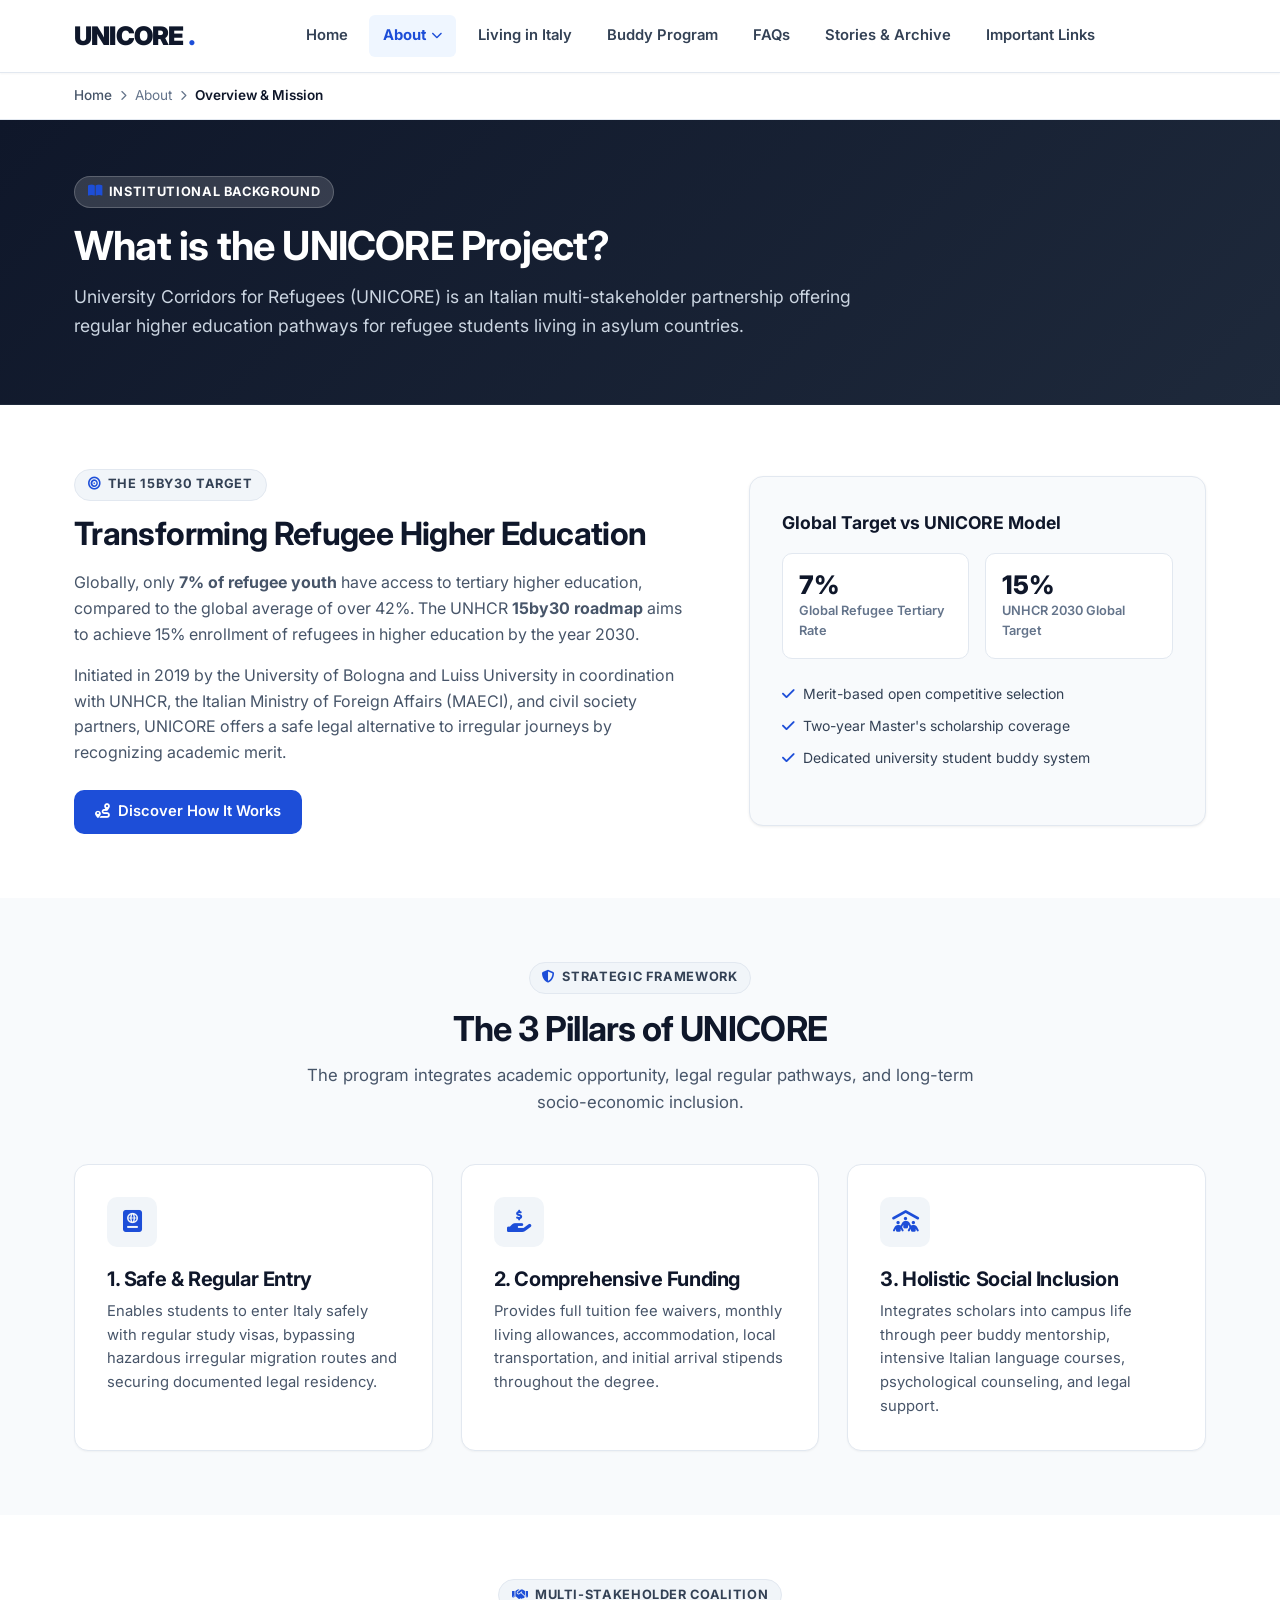
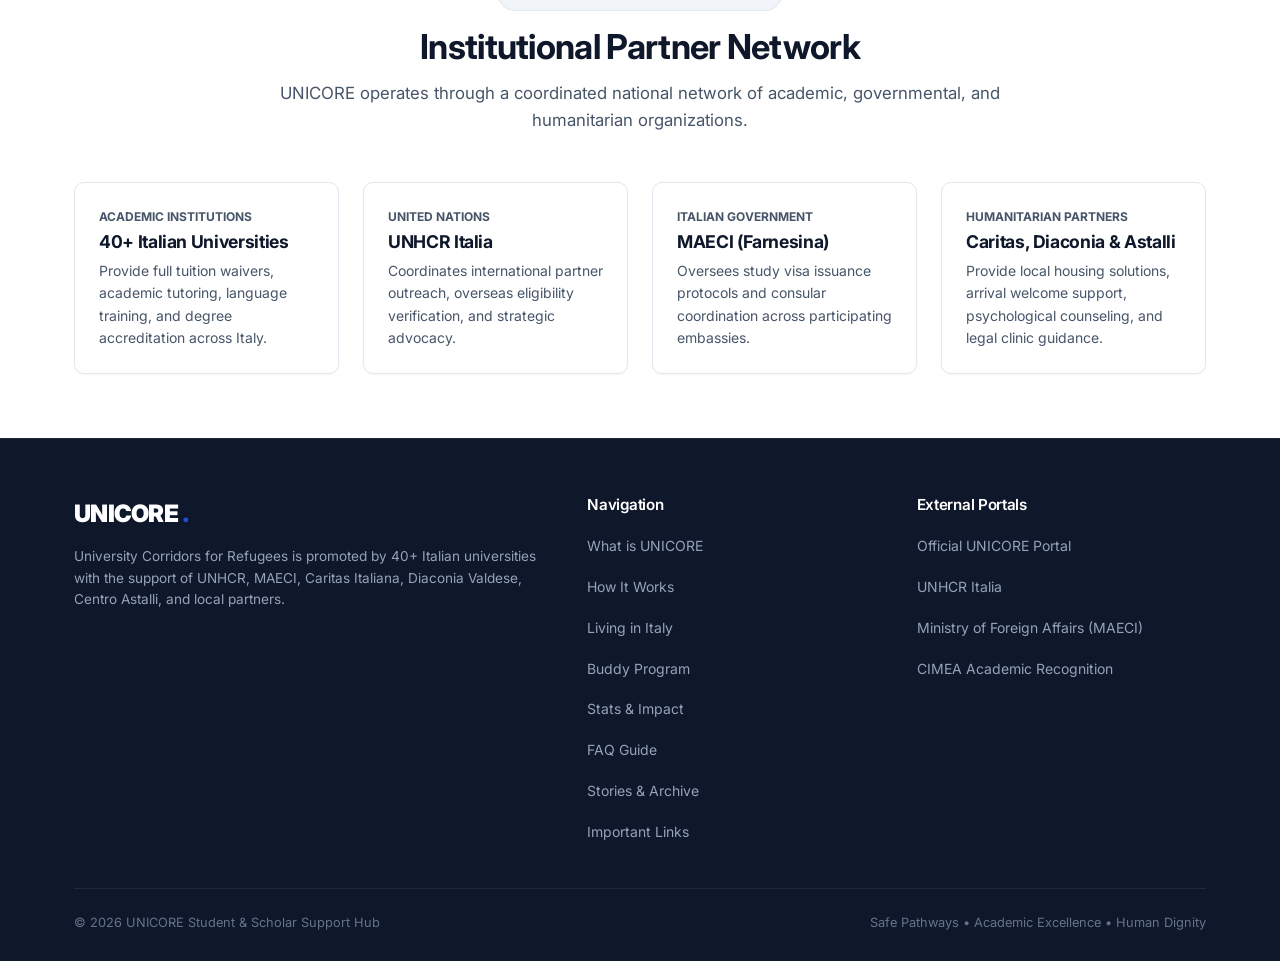
==== about.html @ e959a992 "Created dedicated Living in Italy guide (Kit Giallo steps, Permesso, Carta d'Identita, Italian words" ====
<!DOCTYPE html>
<html lang="en">
<head>
  <meta charset="UTF-8">
  <meta name="viewport" content="width=device-width, initial-scale=1.0">
  <title>What is UNICORE? | Mission, Pillars & Partner Matrix</title>
  
  <!-- Fonts & Icons -->
  <link rel="preconnect" href="https://fonts.googleapis.com">
  <link rel="preconnect" href="https://fonts.gstatic.com" crossorigin>
  <link href="https://fonts.googleapis.com/css2?family=Inter:wght@400;500;600;700;800;900&display=swap" rel="stylesheet">
  <link rel="stylesheet" href="https://cdnjs.cloudflare.com/ajax/libs/font-awesome/6.5.1/css/all.min.css">
  
  <link rel="stylesheet" href="css/styles.css">
</head>
<body>

  <!-- Navbar -->
  <header class="navbar">
    <div class="container">
      <a href="index.html" class="brand" aria-label="UNICORE">
        UNICORE<span class="brand-dot">.</span>
      </a>

      <nav class="nav-menu" id="navMenu" aria-label="Primary Navigation">
        <a href="index.html" class="nav-link">Home</a>
        
        <!-- About Dropdown -->
        <div class="nav-item nav-dropdown">
          <a href="about.html" class="nav-link dropdown-trigger active">
            About <i class="fa-solid fa-chevron-down" style="font-size: 0.7rem;"></i>
          </a>
          <div class="dropdown-menu">
            <a href="about.html" class="dropdown-link active"><i class="fa-solid fa-info-circle"></i> Overview & Mission</a>
            <a href="how-it-works.html" class="dropdown-link"><i class="fa-solid fa-route"></i> How It Works & Academics</a>
            <a href="progress-stats.html" class="dropdown-link"><i class="fa-solid fa-chart-simple"></i> Stats & Impact</a>
          </div>
        </div>

        <a href="living-in-italy.html" class="nav-link">Living in Italy</a>
        <a href="buddy-program.html" class="nav-link">Buddy Program</a>
        <a href="faq.html" class="nav-link">FAQs</a>
        <a href="stories-archive.html" class="nav-link">Stories & Archive</a>
        <a href="important-links.html" class="nav-link">Important Links</a>
      </nav>

      <div class="nav-actions">
        <button class="nav-toggle" id="navToggle" aria-label="Toggle navigation menu" aria-expanded="false">
          <i class="fa-solid fa-bars"></i>
        </button>
      </div>
    </div>
  </header>

  <!-- Breadcrumbs -->
  <div class="breadcrumbs-bar">
    <div class="container">
      <div class="breadcrumbs">
        <a href="index.html">Home</a>
        <i class="fa-solid fa-chevron-right" style="font-size: 0.65rem;"></i>
        <span>About</span>
        <i class="fa-solid fa-chevron-right" style="font-size: 0.65rem;"></i>
        <span class="current">Overview & Mission</span>
      </div>
    </div>
  </div>

  <!-- Page Hero -->
  <section class="page-hero">
    <div class="container">
      <div class="page-hero-content">
        <span class="section-badge" style="background: rgba(255,255,255,0.15); color: #fff; border-color: rgba(255,255,255,0.2);">
          <i class="fa-solid fa-book-open"></i> Institutional Background
        </span>
        <h1>What is the UNICORE Project?</h1>
        <p>
          University Corridors for Refugees (UNICORE) is an Italian multi-stakeholder partnership offering regular higher education pathways for refugee students living in asylum countries.
        </p>
      </div>
    </div>
  </section>

  <!-- Section 1: Origin & UNHCR 15by30 -->
  <section class="section bg-white">
    <div class="container">
      <div class="hero-grid">
        <div>
          <span class="section-badge"><i class="fa-solid fa-bullseye"></i> The 15by30 Target</span>
          <h2 style="font-size: 2rem; margin-bottom: 1rem;">Transforming Refugee Higher Education</h2>
          <p style="font-size: 1rem; color: var(--slate-600); margin-bottom: 1rem;">
            Globally, only <strong>7% of refugee youth</strong> have access to tertiary higher education, compared to the global average of over 42%. The UNHCR <strong>15by30 roadmap</strong> aims to achieve 15% enrollment of refugees in higher education by the year 2030.
          </p>
          <p style="font-size: 1rem; color: var(--slate-600); margin-bottom: 1.5rem;">
            Initiated in 2019 by the University of Bologna and Luiss University in coordination with UNHCR, the Italian Ministry of Foreign Affairs (MAECI), and civil society partners, UNICORE offers a safe legal alternative to irregular journeys by recognizing academic merit.
          </p>
          <a href="how-it-works.html" class="btn btn-primary">
            <i class="fa-solid fa-route"></i> Discover How It Works
          </a>
        </div>

        <div class="hero-card">
          <div class="hero-card-title" style="margin-bottom: 1rem;">Global Target vs UNICORE Model</div>
          <div class="quick-stats-grid">
            <div class="quick-stat-item">
              <div class="quick-stat-number">7%</div>
              <div class="quick-stat-label">Global Refugee Tertiary Rate</div>
            </div>
            <div class="quick-stat-item">
              <div class="quick-stat-number">15%</div>
              <div class="quick-stat-label">UNHCR 2030 Global Target</div>
            </div>
          </div>
          <ul class="hero-feature-list">
            <li><i class="fa-solid fa-check"></i> Merit-based open competitive selection</li>
            <li><i class="fa-solid fa-check"></i> Two-year Master's scholarship coverage</li>
            <li><i class="fa-solid fa-check"></i> Dedicated university student buddy system</li>
          </ul>
        </div>
      </div>
    </div>
  </section>

  <!-- Section 2: The Three Core Pillars -->
  <section class="section bg-light">
    <div class="container">
      <div class="section-header">
        <span class="section-badge"><i class="fa-solid fa-shield-halved"></i> Strategic Framework</span>
        <h2>The 3 Pillars of UNICORE</h2>
        <p>
          The program integrates academic opportunity, legal regular pathways, and long-term socio-economic inclusion.
        </p>
      </div>

      <div class="pillars-grid">
        <div class="pillar-card">
          <div class="pillar-icon"><i class="fa-solid fa-passport"></i></div>
          <h3>1. Safe & Regular Entry</h3>
          <p>
            Enables students to enter Italy safely with regular study visas, bypassing hazardous irregular migration routes and securing documented legal residency.
          </p>
        </div>

        <div class="pillar-card">
          <div class="pillar-icon"><i class="fa-solid fa-hand-holding-dollar"></i></div>
          <h3>2. Comprehensive Funding</h3>
          <p>
            Provides full tuition fee waivers, monthly living allowances, accommodation, local transportation, and initial arrival stipends throughout the degree.
          </p>
        </div>

        <div class="pillar-card">
          <div class="pillar-icon"><i class="fa-solid fa-people-roof"></i></div>
          <h3>3. Holistic Social Inclusion</h3>
          <p>
            Integrates scholars into campus life through peer buddy mentorship, intensive Italian language courses, psychological counseling, and legal support.
          </p>
        </div>
      </div>
    </div>
  </section>

  <!-- Section 3: Partners Matrix -->
  <section class="section bg-white">
    <div class="container">
      <div class="section-header">
        <span class="section-badge"><i class="fa-solid fa-handshake"></i> Multi-Stakeholder Coalition</span>
        <h2>Institutional Partner Network</h2>
        <p>
          UNICORE operates through a coordinated national network of academic, governmental, and humanitarian organizations.
        </p>
      </div>

      <div class="partners-matrix">
        <div class="partner-box">
          <div class="partner-badge">Academic Institutions</div>
          <h4>40+ Italian Universities</h4>
          <p>Provide full tuition waivers, academic tutoring, language training, and degree accreditation across Italy.</p>
        </div>

        <div class="partner-box">
          <div class="partner-badge">United Nations</div>
          <h4>UNHCR Italia</h4>
          <p>Coordinates international partner outreach, overseas eligibility verification, and strategic advocacy.</p>
        </div>

        <div class="partner-box">
          <div class="partner-badge">Italian Government</div>
          <h4>MAECI (Farnesina)</h4>
          <p>Oversees study visa issuance protocols and consular coordination across participating embassies.</p>
        </div>

        <div class="partner-box">
          <div class="partner-badge">Humanitarian Partners</div>
          <h4>Caritas, Diaconia & Astalli</h4>
          <p>Provide local housing solutions, arrival welcome support, psychological counseling, and legal clinic guidance.</p>
        </div>
      </div>
    </div>
  </section>

  <!-- Footer -->
  <footer class="footer">
    <div class="container">
      <div class="footer-grid">
        <div class="footer-brand">
          <div class="brand">UNICORE<span class="brand-dot">.</span></div>
          <p>
            University Corridors for Refugees is promoted by 40+ Italian universities with the support of UNHCR, MAECI, Caritas Italiana, Diaconia Valdese, Centro Astalli, and local partners.
          </p>
        </div>

        <div class="footer-col">
          <h4>Navigation</h4>
          <ul class="footer-links">
            <li><a href="about.html">What is UNICORE</a></li>
            <li><a href="how-it-works.html">How It Works</a></li>
            <li><a href="living-in-italy.html">Living in Italy</a></li>
            <li><a href="buddy-program.html">Buddy Program</a></li>
            <li><a href="progress-stats.html">Stats & Impact</a></li>
            <li><a href="faq.html">FAQ Guide</a></li>
            <li><a href="stories-archive.html">Stories & Archive</a></li>
            <li><a href="important-links.html">Important Links</a></li>
          </ul>
        </div>

        <div class="footer-col">
          <h4>External Portals</h4>
          <ul class="footer-links">
            <li><a href="https://universitycorridors.unhcr.it/" target="_blank" rel="noopener noreferrer">Official UNICORE Portal</a></li>
            <li><a href="https://www.unhcr.it/" target="_blank" rel="noopener noreferrer">UNHCR Italia</a></li>
            <li><a href="https://www.esteri.it/" target="_blank" rel="noopener noreferrer">Ministry of Foreign Affairs (MAECI)</a></li>
            <li><a href="https://www.cimea.it/" target="_blank" rel="noopener noreferrer">CIMEA Academic Recognition</a></li>
          </ul>
        </div>
      </div>

      <div class="footer-bottom">
        <div>&copy; 2026 UNICORE Student & Scholar Support Hub</div>
        <div>Safe Pathways &bull; Academic Excellence &bull; Human Dignity</div>
      </div>
    </div>
  </footer>

  <script src="js/app.js"></script>
</body>
</html>
---- css/styles.css ----
/* ==========================================================================
   UNICORE Scholar & Student Support Platform — Design System & Stylesheet
   Executive, Clean, Modern, Neutral & Mobile-Optimized
   ========================================================================== */

:root {
  /* Clean, Neutral & Executive Color Palette */
  --primary: #1d4ed8;            /* Executive Royal Blue (Single Focused Accent) */
  --primary-hover: #1e40af;
  --primary-light: #eff6ff;
  --primary-border: #bfdbfe;
  
  --slate-900: #0f172a;          /* Deep Headline Slate */
  --slate-800: #1e293b;          /* Dark Surface Slate */
  --slate-700: #334155;          /* Primary Body Text */
  --slate-600: #475569;          /* Secondary Text */
  --slate-500: #64748b;          /* Muted Text & Neutral Icons */
  --slate-400: #94a3b8;          /* Light Slate Accents */
  --slate-300: #cbd5e1;          /* Form Borders */
  --slate-200: #e2e8f0;          /* Clean Component Borders */
  --slate-100: #f1f5f9;          /* Neutral Surface Backgrounds */
  --slate-50: #f8fafc;           /* Light Canvas */
  --white: #ffffff;
  
  /* Neutral Functional Tokens */
  --surface-badge: #f1f5f9;
  --surface-badge-border: #e2e8f0;
  --surface-badge-text: #334155;

  /* Layout & Geometry */
  --radius-sm: 6px;
  --radius-md: 10px;
  --radius-lg: 14px;
  --radius-xl: 20px;
  --radius-full: 9999px;
  
  --shadow-xs: 0 1px 2px 0 rgba(0, 0, 0, 0.04);
  --shadow-sm: 0 1px 3px 0 rgba(0, 0, 0, 0.06), 0 1px 2px -1px rgba(0, 0, 0, 0.04);
  --shadow-md: 0 4px 12px -2px rgba(0, 0, 0, 0.06), 0 2px 6px -2px rgba(0, 0, 0, 0.04);
  --shadow-lg: 0 12px 24px -4px rgba(0, 0, 0, 0.08), 0 4px 8px -2px rgba(0, 0, 0, 0.03);
  --shadow-xl: 0 20px 30px -6px rgba(15, 23, 42, 0.1);
  
  --transition: all 0.2s cubic-bezier(0.4, 0, 0.2, 1);
  --font-main: 'Inter', -apple-system, BlinkMacSystemFont, 'Segoe UI', Roboto, Helvetica, Arial, sans-serif;
}

/* Global Reset */
* {
  box-sizing: border-box;
  margin: 0;
  padding: 0;
}

html {
  scroll-behavior: smooth;
  font-size: 16px;
  -webkit-text-size-adjust: 100%;
}

body {
  font-family: var(--font-main);
  color: var(--slate-700);
  background-color: var(--slate-50);
  line-height: 1.6;
  -webkit-font-smoothing: antialiased;
  -moz-osx-font-smoothing: grayscale;
  display: flex;
  flex-direction: column;
  min-height: 100vh;
  overflow-x: hidden;
}

img {
  max-width: 100%;
  height: auto;
  display: block;
}

a {
  color: var(--primary);
  text-decoration: none;
  transition: var(--transition);
}

a:hover {
  color: var(--primary-hover);
}

ul {
  list-style: none;
}

/* Layout Container (Desktop & Mobile Optimized) */
.container {
  max-width: 1180px;
  margin: 0 auto;
  padding: 0 1.5rem;
  width: 100%;
}

/* Typography */
h1, h2, h3, h4, h5, h6 {
  color: var(--slate-900);
  font-weight: 700;
  line-height: 1.25;
  letter-spacing: -0.02em;
}

/* Clean Neutral Section Badges (No Rainbow Clutter) */
.section-badge {
  display: inline-flex;
  align-items: center;
  gap: 0.4rem;
  font-size: 0.8rem;
  font-weight: 700;
  text-transform: uppercase;
  letter-spacing: 0.05em;
  color: var(--slate-700);
  background-color: var(--surface-badge);
  border: 1px solid var(--surface-badge-border);
  padding: 0.3rem 0.8rem;
  border-radius: var(--radius-full);
  margin-bottom: 0.85rem;
}

.section-badge i {
  color: var(--primary);
}

.section-header {
  text-align: center;
  max-width: 720px;
  margin: 0 auto 3rem auto;
}

.section-header h2 {
  font-size: 2.15rem;
  margin-bottom: 0.75rem;
}

.section-header p {
  font-size: 1.05rem;
  color: var(--slate-600);
}

/* Breadcrumbs Bar */
.breadcrumbs-bar {
  background-color: var(--white);
  border-bottom: 1px solid var(--slate-200);
  padding: 0.75rem 0;
  font-size: 0.85rem;
}

.breadcrumbs {
  display: flex;
  align-items: center;
  gap: 0.5rem;
  color: var(--slate-500);
  flex-wrap: wrap;
}

.breadcrumbs a {
  color: var(--slate-600);
  font-weight: 500;
}

.breadcrumbs a:hover {
  color: var(--primary);
}

.breadcrumbs .current {
  color: var(--slate-900);
  font-weight: 600;
}

/* Buttons (Touch-Friendly & Accessible) */
.btn {
  display: inline-flex;
  align-items: center;
  justify-content: center;
  gap: 0.5rem;
  font-size: 0.925rem;
  font-weight: 600;
  padding: 0.65rem 1.25rem;
  min-height: 44px; /* Mobile accessibility standard */
  border-radius: var(--radius-md);
  border: 1px solid transparent;
  cursor: pointer;
  transition: var(--transition);
  text-align: center;
  line-height: 1.4;
  touch-action: manipulation;
}

.btn-primary {
  background-color: var(--primary);
  color: var(--white);
}

.btn-primary:hover {
  background-color: var(--primary-hover);
  color: var(--white);
  box-shadow: var(--shadow-sm);
  transform: translateY(-1px);
}

.btn-secondary {
  background-color: var(--slate-100);
  color: var(--slate-800);
  border-color: var(--slate-300);
}

.btn-secondary:hover {
  background-color: var(--slate-200);
  color: var(--slate-900);
}

.btn-outline {
  border-color: var(--slate-300);
  color: var(--slate-700);
  background: var(--white);
}

.btn-outline:hover {
  border-color: var(--primary);
  color: var(--primary);
  background: var(--primary-light);
}

.btn-sm {
  padding: 0.45rem 0.9rem;
  font-size: 0.85rem;
  min-height: 38px;
}

/* Navbar */
.navbar {
  position: sticky;
  top: 0;
  z-index: 1000;
  background-color: var(--white);
  border-bottom: 1px solid var(--slate-200);
  box-shadow: var(--shadow-xs);
}

.navbar .container {
  display: flex;
  align-items: center;
  justify-content: space-between;
  height: 4.5rem;
}

/* Clean Text Brand */
.brand {
  display: flex;
  align-items: center;
  gap: 0.25rem;
  font-size: 1.6rem;
  font-weight: 900;
  letter-spacing: -0.03em;
  color: var(--slate-900);
  text-decoration: none;
}

.brand-dot {
  color: var(--primary);
}

/* Desktop Navigation Menu */
.nav-menu {
  display: flex;
  align-items: center;
  gap: 0.5rem;
}

.nav-item {
  position: relative;
}

.nav-link {
  display: inline-flex;
  align-items: center;
  gap: 0.35rem;
  color: var(--slate-700);
  font-weight: 600;
  font-size: 0.925rem;
  padding: 0.55rem 0.85rem;
  border-radius: var(--radius-sm);
  transition: var(--transition);
  min-height: 40px;
}

.nav-link:hover {
  color: var(--primary);
  background-color: var(--slate-100);
}

.nav-link.active {
  color: var(--primary);
  background-color: var(--primary-light);
  font-weight: 700;
}

/* Dropdown Menu */
.nav-dropdown {
  position: relative;
}

.dropdown-menu {
  position: absolute;
  top: 100%;
  left: 0;
  width: 220px;
  background-color: var(--white);
  border: 1px solid var(--slate-200);
  border-radius: var(--radius-md);
  box-shadow: var(--shadow-lg);
  padding: 0.5rem;
  display: none;
  flex-direction: column;
  gap: 0.25rem;
  z-index: 1010;
  animation: dropdownFade 0.15s ease-out forwards;
}

@keyframes dropdownFade {
  from { opacity: 0; transform: translateY(6px); }
  to { opacity: 1; transform: translateY(0); }
}

.nav-dropdown:hover .dropdown-menu,
.nav-dropdown:focus-within .dropdown-menu {
  display: flex;
}

.dropdown-link {
  display: flex;
  align-items: center;
  gap: 0.6rem;
  padding: 0.6rem 0.75rem;
  font-size: 0.875rem;
  font-weight: 500;
  color: var(--slate-700);
  border-radius: var(--radius-sm);
  transition: var(--transition);
  min-height: 40px;
}

.dropdown-link i {
  color: var(--slate-400);
  width: 16px;
  font-size: 0.85rem;
}

.dropdown-link:hover {
  background-color: var(--primary-light);
  color: var(--primary);
}

.dropdown-link:hover i {
  color: var(--primary);
}

.dropdown-link.active {
  background-color: var(--primary-light);
  color: var(--primary);
  font-weight: 700;
}

/* Nav Actions & Mobile Toggle */
.nav-actions {
  display: flex;
  align-items: center;
  gap: 0.75rem;
}

.nav-toggle {
  display: none;
  background: none;
  border: 1px solid var(--slate-300);
  border-radius: var(--radius-sm);
  padding: 0.5rem 0.75rem;
  min-width: 44px;
  min-height: 44px;
  font-size: 1.25rem;
  color: var(--slate-800);
  cursor: pointer;
  touch-action: manipulation;
}

.nav-toggle:focus {
  outline: 2px solid var(--primary);
}

/* Page Hero Banner */
.page-hero {
  background: linear-gradient(135deg, #0f172a 0%, #1e293b 100%);
  color: var(--white);
  padding: 3.5rem 0 4rem 0;
  border-bottom: 1px solid var(--slate-800);
}

.page-hero-content {
  max-width: 780px;
}

.page-hero-content h1 {
  font-size: 2.5rem;
  color: var(--white);
  margin-bottom: 0.75rem;
  letter-spacing: -0.02em;
}

.page-hero-content p {
  font-size: 1.1rem;
  color: #cbd5e1;
  line-height: 1.6;
}

/* Home Hero Section */
.home-hero {
  background-color: var(--white);
  padding: 4.5rem 0;
  border-bottom: 1px solid var(--slate-200);
}

.hero-grid {
  display: grid;
  grid-template-columns: 1.15fr 0.85fr;
  gap: 3.5rem;
  align-items: center;
}

.hero-content h1 {
  font-size: 2.75rem;
  color: var(--slate-900);
  line-height: 1.15;
  margin-bottom: 1.25rem;
}

.hero-content h1 span {
  color: var(--primary);
}

.hero-content p {
  font-size: 1.15rem;
  color: var(--slate-600);
  margin-bottom: 2rem;
  max-width: 580px;
}

.hero-cta-group {
  display: flex;
  align-items: center;
  gap: 1rem;
  flex-wrap: wrap;
}

/* Hero Info Card */
.hero-card {
  background-color: var(--slate-50);
  border: 1px solid var(--slate-200);
  border-radius: var(--radius-lg);
  padding: 2rem;
  box-shadow: var(--shadow-sm);
}

.hero-card-header {
  display: flex;
  align-items: center;
  justify-content: space-between;
  margin-bottom: 1.25rem;
  padding-bottom: 1rem;
  border-bottom: 1px solid var(--slate-200);
}

.hero-card-title {
  font-size: 1.1rem;
  font-weight: 700;
  color: var(--slate-900);
}

.quick-stats-grid {
  display: grid;
  grid-template-columns: repeat(2, 1fr);
  gap: 1rem;
  margin-bottom: 1.5rem;
}

.quick-stat-item {
  background-color: var(--white);
  padding: 1rem;
  border-radius: var(--radius-md);
  border: 1px solid var(--slate-200);
}

.quick-stat-number {
  font-size: 1.6rem;
  font-weight: 800;
  color: var(--slate-900);
  line-height: 1.2;
}

.quick-stat-label {
  font-size: 0.8rem;
  color: var(--slate-500);
  font-weight: 600;
}

.hero-feature-list {
  display: flex;
  flex-direction: column;
  gap: 0.6rem;
  font-size: 0.875rem;
  color: var(--slate-700);
  margin-bottom: 1.5rem;
}

.hero-feature-list li {
  display: flex;
  align-items: center;
  gap: 0.5rem;
}

.hero-feature-list i {
  color: var(--primary);
  font-size: 0.9rem;
}

/* Section Layouts */
.section {
  padding: 4rem 0;
}

.bg-white {
  background-color: var(--white);
}

.bg-light {
  background-color: var(--slate-50);
}

/* Portal Hub Gateway Cards (Home) */
.portal-grid {
  display: grid;
  grid-template-columns: repeat(auto-fit, minmax(320px, 1fr));
  gap: 1.5rem;
}

.portal-card {
  background-color: var(--white);
  border: 1px solid var(--slate-200);
  border-radius: var(--radius-lg);
  padding: 2rem;
  box-shadow: var(--shadow-xs);
  display: flex;
  flex-direction: column;
  transition: var(--transition);
}

.portal-card:hover {
  transform: translateY(-3px);
  border-color: var(--primary-border);
  box-shadow: var(--shadow-md);
}

.portal-card-icon {
  width: 46px;
  height: 46px;
  border-radius: var(--radius-md);
  background-color: var(--slate-100);
  color: var(--primary);
  display: flex;
  align-items: center;
  justify-content: center;
  font-size: 1.25rem;
  margin-bottom: 1.25rem;
}

.portal-card h3 {
  font-size: 1.2rem;
  margin-bottom: 0.5rem;
}

.portal-card p {
  font-size: 0.925rem;
  color: var(--slate-600);
  margin-bottom: 1.5rem;
  flex-grow: 1;
}

.portal-card-link {
  font-size: 0.9rem;
  font-weight: 700;
  color: var(--primary);
  display: inline-flex;
  align-items: center;
  gap: 0.4rem;
  margin-top: auto;
}

/* Stats Dashboard */
.stats-dashboard {
  display: grid;
  grid-template-columns: repeat(auto-fit, minmax(240px, 1fr));
  gap: 1.5rem;
  margin-bottom: 3rem;
}

.stat-card-lg {
  background-color: var(--white);
  border: 1px solid var(--slate-200);
  border-radius: var(--radius-lg);
  padding: 2rem;
  text-align: center;
  box-shadow: var(--shadow-xs);
  transition: var(--transition);
}

.stat-card-lg:hover {
  border-color: var(--primary-border);
  box-shadow: var(--shadow-sm);
}

.stat-card-icon {
  font-size: 1.75rem;
  color: var(--slate-700);
  margin-bottom: 0.75rem;
}

.stat-card-number {
  font-size: 2.5rem;
  font-weight: 800;
  color: var(--slate-900);
  line-height: 1;
  margin-bottom: 0.35rem;
}

.stat-card-title {
  font-size: 1rem;
  font-weight: 700;
  color: var(--slate-800);
  margin-bottom: 0.25rem;
}

.stat-card-desc {
  font-size: 0.85rem;
  color: var(--slate-500);
}

/* Clean Milestone Table */
.milestones-table-wrapper {
  background-color: var(--white);
  border-radius: var(--radius-lg);
  border: 1px solid var(--slate-200);
  overflow-x: auto;
  -webkit-overflow-scrolling: touch;
  box-shadow: var(--shadow-xs);
  width: 100%;
}

.milestones-table {
  width: 100%;
  border-collapse: collapse;
  text-align: left;
  font-size: 0.925rem;
  min-width: 620px;
}

.milestones-table th {
  background-color: var(--slate-100);
  color: var(--slate-900);
  font-weight: 700;
  padding: 1rem 1.25rem;
  border-bottom: 1px solid var(--slate-200);
}

.milestones-table td {
  padding: 1rem 1.25rem;
  border-bottom: 1px solid var(--slate-200);
  color: var(--slate-700);
}

.milestones-table tr:last-child td {
  border-bottom: none;
}

.milestones-table tr:hover td {
  background-color: var(--slate-50);
}

.milestones-table .active-edition {
  background-color: var(--slate-100);
  font-weight: 600;
}

/* Pillar Cards (About Page) */
.pillars-grid {
  display: grid;
  grid-template-columns: repeat(auto-fit, minmax(300px, 1fr));
  gap: 1.75rem;
}

.pillar-card {
  background-color: var(--white);
  border-radius: var(--radius-lg);
  border: 1px solid var(--slate-200);
  padding: 2rem;
  box-shadow: var(--shadow-xs);
  transition: var(--transition);
}

.pillar-card:hover {
  transform: translateY(-3px);
  border-color: var(--primary-border);
  box-shadow: var(--shadow-md);
}

.pillar-icon {
  width: 50px;
  height: 50px;
  border-radius: var(--radius-md);
  background-color: var(--slate-100);
  color: var(--primary);
  display: flex;
  align-items: center;
  justify-content: center;
  font-size: 1.35rem;
  margin-bottom: 1.25rem;
}

.pillar-card h3 {
  font-size: 1.25rem;
  margin-bottom: 0.5rem;
}

.pillar-card p {
  font-size: 0.925rem;
  color: var(--slate-600);
}

/* Partners Matrix */
.partners-matrix {
  display: grid;
  grid-template-columns: repeat(auto-fit, minmax(240px, 1fr));
  gap: 1.5rem;
}

.partner-box {
  background-color: var(--white);
  border: 1px solid var(--slate-200);
  border-radius: var(--radius-md);
  padding: 1.5rem;
  box-shadow: var(--shadow-xs);
}

.partner-badge {
  font-size: 0.75rem;
  font-weight: 700;
  text-transform: uppercase;
  color: var(--slate-600);
  margin-bottom: 0.35rem;
}

.partner-box h4 {
  font-size: 1.1rem;
  margin-bottom: 0.4rem;
}

.partner-box p {
  font-size: 0.875rem;
  color: var(--slate-600);
}

/* How It Works Journey Timeline */
.journey-timeline {
  position: relative;
  max-width: 860px;
  margin: 0 auto;
}

.journey-timeline::before {
  content: '';
  position: absolute;
  top: 0;
  bottom: 0;
  left: 28px;
  width: 2px;
  background-color: var(--slate-200);
  z-index: 1;
}

.journey-step {
  position: relative;
  display: flex;
  gap: 1.75rem;
  margin-bottom: 2.5rem;
}

.step-marker {
  width: 56px;
  height: 56px;
  background-color: var(--white);
  border: 3px solid var(--slate-800);
  color: var(--slate-900);
  border-radius: 50%;
  display: flex;
  align-items: center;
  justify-content: center;
  font-weight: 800;
  font-size: 1.25rem;
  z-index: 2;
  flex-shrink: 0;
  box-shadow: var(--shadow-sm);
  transition: var(--transition);
}

.journey-step:hover .step-marker {
  background-color: var(--slate-900);
  color: var(--white);
}

.step-card {
  background-color: var(--white);
  border: 1px solid var(--slate-200);
  border-radius: var(--radius-lg);
  padding: 1.75rem;
  flex: 1;
  box-shadow: var(--shadow-xs);
  transition: var(--transition);
}

.journey-step:hover .step-card {
  border-color: var(--primary-border);
  box-shadow: var(--shadow-md);
}

.step-meta {
  display: flex;
  justify-content: space-between;
  align-items: center;
  margin-bottom: 0.5rem;
}

.step-timeline-tag {
  font-size: 0.75rem;
  font-weight: 700;
  text-transform: uppercase;
  color: var(--slate-700);
  background-color: var(--slate-100);
  border: 1px solid var(--slate-200);
  padding: 0.2rem 0.65rem;
  border-radius: var(--radius-sm);
}

.step-card h3 {
  font-size: 1.25rem;
  margin-bottom: 0.5rem;
}

.step-card p {
  font-size: 0.925rem;
  color: var(--slate-600);
  margin-bottom: 1rem;
}

.step-checklist {
  display: grid;
  grid-template-columns: 1fr 1fr;
  gap: 0.5rem;
  font-size: 0.85rem;
  color: var(--slate-700);
  background-color: var(--slate-50);
  padding: 0.85rem 1rem;
  border-radius: var(--radius-md);
  border: 1px solid var(--slate-200);
}

.step-checklist li {
  display: flex;
  align-items: center;
  gap: 0.4rem;
}

/* FAQ Hub Section */
.faq-search-wrapper {
  max-width: 680px;
  margin: 0 auto 2rem auto;
  position: relative;
}

.faq-search-input {
  width: 100%;
  padding: 0.95rem 1.25rem 0.95rem 3rem;
  font-size: 1rem;
  border: 1px solid var(--slate-300);
  border-radius: var(--radius-full);
  outline: none;
  transition: var(--transition);
  background-color: var(--white);
  box-shadow: var(--shadow-xs);
  min-height: 48px;
}

.faq-search-input:focus {
  border-color: var(--primary);
  box-shadow: 0 0 0 3px rgba(29, 78, 216, 0.12);
}

.faq-search-icon {
  position: absolute;
  left: 1.15rem;
  top: 50%;
  transform: translateY(-50%);
  color: var(--slate-400);
  font-size: 1.1rem;
}

.faq-tabs {
  display: flex;
  justify-content: center;
  flex-wrap: wrap;
  gap: 0.5rem;
  margin-bottom: 2rem;
}

.faq-tab-btn {
  background-color: var(--white);
  color: var(--slate-700);
  border: 1px solid var(--slate-200);
  padding: 0.55rem 1.15rem;
  min-height: 44px;
  border-radius: var(--radius-full);
  font-weight: 600;
  font-size: 0.875rem;
  cursor: pointer;
  transition: var(--transition);
  display: flex;
  align-items: center;
  gap: 0.4rem;
  touch-action: manipulation;
}

.faq-tab-btn:hover {
  background-color: var(--slate-100);
  color: var(--slate-900);
}

.faq-tab-btn.active {
  background-color: var(--slate-900);
  color: var(--white);
  border-color: var(--slate-900);
  box-shadow: var(--shadow-xs);
}

.faq-accordion-list {
  max-width: 860px;
  margin: 0 auto;
  display: flex;
  flex-direction: column;
  gap: 0.85rem;
}

.faq-item {
  background-color: var(--white);
  border: 1px solid var(--slate-200);
  border-radius: var(--radius-md);
  overflow: hidden;
  transition: var(--transition);
}

.faq-item.active {
  border-color: var(--slate-400);
  box-shadow: var(--shadow-xs);
}

.faq-question {
  width: 100%;
  display: flex;
  justify-content: space-between;
  align-items: center;
  padding: 1.15rem 1.5rem;
  min-height: 52px;
  background: none;
  border: none;
  text-align: left;
  font-size: 1rem;
  font-weight: 700;
  color: var(--slate-900);
  cursor: pointer;
  transition: var(--transition);
  touch-action: manipulation;
}

.faq-question:hover {
  color: var(--primary);
}

.faq-icon {
  width: 28px;
  height: 28px;
  background-color: var(--slate-100);
  color: var(--slate-600);
  border-radius: 50%;
  display: flex;
  align-items: center;
  justify-content: center;
  flex-shrink: 0;
  font-size: 0.8rem;
  transition: var(--transition);
}

.faq-item.active .faq-icon {
  background-color: var(--slate-900);
  color: var(--white);
  transform: rotate(180deg);
}

.faq-answer {
  max-height: 0;
  overflow: hidden;
  transition: max-height 0.25s ease-out;
  padding: 0 1.5rem;
  color: var(--slate-600);
  font-size: 0.925rem;
  line-height: 1.6;
}

.faq-item.active .faq-answer {
  padding: 0 1.5rem 1.25rem 1.5rem;
}

/* Neutral Clean Support Directory Cards */
.support-filter-bar {
  display: flex;
  justify-content: center;
  flex-wrap: wrap;
  gap: 0.5rem;
  margin-bottom: 2.5rem;
}

.support-filter-btn {
  background-color: var(--white);
  color: var(--slate-700);
  border: 1px solid var(--slate-200);
  padding: 0.55rem 1.15rem;
  min-height: 44px;
  border-radius: var(--radius-full);
  font-weight: 600;
  font-size: 0.875rem;
  cursor: pointer;
  transition: var(--transition);
  display: flex;
  align-items: center;
  gap: 0.4rem;
  touch-action: manipulation;
}

.support-filter-btn:hover {
  background-color: var(--slate-100);
  color: var(--slate-900);
}

.support-filter-btn.active {
  background-color: var(--slate-900);
  color: var(--white);
  border-color: var(--slate-900);
}

.support-grid {
  display: grid;
  grid-template-columns: repeat(auto-fit, minmax(320px, 1fr));
  gap: 1.75rem;
}

.support-card {
  background-color: var(--white);
  border: 1px solid var(--slate-200);
  border-radius: var(--radius-lg);
  padding: 1.75rem;
  box-shadow: var(--shadow-xs);
  display: flex;
  flex-direction: column;
  transition: var(--transition);
}

.support-card:hover {
  transform: translateY(-3px);
  border-color: var(--primary-border);
  box-shadow: var(--shadow-md);
}

.support-card-header {
  display: flex;
  align-items: center;
  justify-content: space-between;
  margin-bottom: 1rem;
}

.support-icon-wrap {
  width: 44px;
  height: 44px;
  border-radius: var(--radius-md);
  background-color: var(--slate-100);
  color: var(--slate-800);
  display: flex;
  align-items: center;
  justify-content: center;
  font-size: 1.25rem;
}

.support-tag {
  font-size: 0.75rem;
  font-weight: 700;
  text-transform: uppercase;
  color: var(--slate-600);
  background-color: var(--slate-100);
  border: 1px solid var(--slate-200);
  padding: 0.2rem 0.55rem;
  border-radius: var(--radius-sm);
}

.support-card h3 {
  font-size: 1.2rem;
  margin-bottom: 0.5rem;
}

.support-card p {
  font-size: 0.9rem;
  color: var(--slate-600);
  margin-bottom: 1.25rem;
  flex-grow: 1;
}

.support-services-list {
  margin-bottom: 1.25rem;
  display: flex;
  flex-direction: column;
  gap: 0.35rem;
  font-size: 0.85rem;
  color: var(--slate-700);
}

.support-services-list li {
  display: flex;
  align-items: center;
  gap: 0.4rem;
}

.support-services-list i {
  color: var(--primary);
  font-size: 0.8rem;
}

.support-contacts {
  padding-top: 1rem;
  border-top: 1px solid var(--slate-100);
  font-size: 0.85rem;
  display: flex;
  flex-direction: column;
  gap: 0.4rem;
  color: var(--slate-600);
}

.support-contacts a {
  color: var(--slate-800);
  font-weight: 600;
}

.support-contacts a:hover {
  color: var(--primary);
}

/* Video Preview Cards */
.video-preview-grid {
  display: grid;
  grid-template-columns: repeat(auto-fit, minmax(320px, 1fr));
  gap: 1.75rem;
}

.video-card {
  background-color: var(--white);
  border: 1px solid var(--slate-200);
  border-radius: var(--radius-lg);
  overflow: hidden;
  box-shadow: var(--shadow-xs);
  display: flex;
  flex-direction: column;
  transition: var(--transition);
}

.video-card:hover {
  transform: translateY(-3px);
  box-shadow: var(--shadow-md);
  border-color: var(--primary-border);
}

.video-thumb-container {
  position: relative;
  width: 100%;
  padding-top: 56.25%; /* 16:9 Aspect Ratio */
  background-color: #0f172a;
  overflow: hidden;
  display: block;
}

.video-thumb-img {
  position: absolute;
  top: 0;
  left: 0;
  width: 100%;
  height: 100%;
  object-fit: cover;
  transition: transform 0.3s ease;
}

.video-play-btn {
  position: absolute;
  top: 50%;
  left: 50%;
  transform: translate(-50%, -50%);
  width: 52px;
  height: 52px;
  border-radius: 50%;
  background: rgba(15, 23, 42, 0.85);
  color: var(--white);
  border: 2px solid rgba(255, 255, 255, 0.4);
  display: flex;
  align-items: center;
  justify-content: center;
  font-size: 1.15rem;
  box-shadow: 0 4px 15px rgba(0, 0, 0, 0.35);
  transition: transform 0.2s ease, background 0.2s ease;
  z-index: 2;
}

.video-thumb-container:hover .video-play-btn {
  transform: translate(-50%, -50%) scale(1.12);
  background: var(--slate-900);
  border-color: var(--white);
}

.video-thumb-container:hover .video-thumb-img {
  transform: scale(1.05);
}

.video-duration-badge {
  position: absolute;
  bottom: 10px;
  right: 10px;
  background: rgba(15, 23, 42, 0.85);
  color: var(--white);
  font-size: 0.75rem;
  font-weight: 700;
  padding: 0.2rem 0.5rem;
  border-radius: var(--radius-sm);
  z-index: 2;
}

.video-card-body {
  padding: 1.5rem;
  display: flex;
  flex-direction: column;
  flex-grow: 1;
}

.video-card-body h3 {
  font-size: 1.15rem;
  color: var(--slate-900);
  margin-bottom: 0.5rem;
}

.video-card-body p {
  font-size: 0.9rem;
  color: var(--slate-600);
  margin-bottom: 1.25rem;
  flex-grow: 1;
}

/* Media & Press Cards */
.media-press-grid {
  display: grid;
  grid-template-columns: repeat(auto-fit, minmax(320px, 1fr));
  gap: 1.75rem;
}

.media-press-card {
  background-color: var(--white);
  border: 1px solid var(--slate-200);
  border-radius: var(--radius-lg);
  padding: 1.75rem;
  box-shadow: var(--shadow-xs);
  display: flex;
  flex-direction: column;
  transition: var(--transition);
}

.media-press-card:hover {
  transform: translateY(-3px);
  box-shadow: var(--shadow-md);
  border-color: var(--primary-border);
}

.media-source-header {
  display: flex;
  align-items: center;
  justify-content: space-between;
  margin-bottom: 0.85rem;
  padding-bottom: 0.65rem;
  border-bottom: 1px solid var(--slate-100);
}

.media-outlet-tag {
  display: inline-flex;
  align-items: center;
  gap: 0.35rem;
  font-size: 0.75rem;
  font-weight: 700;
  color: var(--slate-800);
  background-color: var(--slate-100);
  border: 1px solid var(--slate-200);
  padding: 0.2rem 0.55rem;
  border-radius: var(--radius-sm);
  text-transform: uppercase;
}

.media-lang-badge {
  font-size: 0.75rem;
  font-weight: 600;
  color: var(--slate-600);
  background-color: var(--slate-100);
  border: 1px solid var(--slate-200);
  padding: 0.15rem 0.45rem;
  border-radius: var(--radius-full);
}

.media-press-card h3 {
  font-size: 1.15rem;
  color: var(--slate-900);
  margin-bottom: 0.5rem;
}

.media-press-card p {
  font-size: 0.9rem;
  color: var(--slate-600);
  margin-bottom: 1rem;
  flex-grow: 1;
}

.media-highlights-box {
  background-color: var(--slate-50);
  border-left: 3px solid var(--slate-700);
  padding: 0.75rem 0.85rem;
  border-radius: 0 var(--radius-md) var(--radius-md) 0;
  font-size: 0.825rem;
  color: var(--slate-700);
  margin-bottom: 1rem;
}

.media-highlights-box ul {
  display: flex;
  flex-direction: column;
  gap: 0.25rem;
  margin-top: 0.35rem;
}

.media-highlights-box li {
  display: flex;
  align-items: flex-start;
  gap: 0.35rem;
}

/* Important Links & Resources Cards */
.links-grid {
  display: grid;
  grid-template-columns: repeat(auto-fit, minmax(340px, 1fr));
  gap: 1.75rem;
}

.link-card {
  background-color: var(--white);
  border: 1px solid var(--slate-200);
  border-radius: var(--radius-lg);
  padding: 1.75rem;
  box-shadow: var(--shadow-xs);
  display: flex;
  flex-direction: column;
  transition: var(--transition);
}

.link-card:hover {
  transform: translateY(-3px);
  border-color: var(--primary-border);
  box-shadow: var(--shadow-md);
}

.link-card-header {
  display: flex;
  align-items: center;
  justify-content: space-between;
  margin-bottom: 1rem;
}

.link-icon-wrap {
  width: 44px;
  height: 44px;
  border-radius: var(--radius-md);
  background-color: var(--slate-100);
  color: var(--slate-800);
  display: flex;
  align-items: center;
  justify-content: center;
  font-size: 1.25rem;
}

.link-badge {
  font-size: 0.75rem;
  font-weight: 700;
  text-transform: uppercase;
  color: var(--slate-700);
  background-color: var(--slate-100);
  border: 1px solid var(--slate-200);
  padding: 0.2rem 0.55rem;
  border-radius: var(--radius-sm);
}

.link-card h3 {
  font-size: 1.2rem;
  margin-bottom: 0.5rem;
  color: var(--slate-900);
}

.link-card p {
  font-size: 0.9rem;
  color: var(--slate-600);
  margin-bottom: 1.25rem;
  flex-grow: 1;
}

.link-features-list {
  margin-bottom: 1.25rem;
  display: flex;
  flex-direction: column;
  gap: 0.35rem;
  font-size: 0.85rem;
  color: var(--slate-700);
}

.link-features-list li {
  display: flex;
  align-items: flex-start;
  gap: 0.4rem;
}

.link-features-list i {
  color: var(--primary);
  font-size: 0.8rem;
  margin-top: 0.2rem;
}

.link-contacts {
  padding-top: 1rem;
  border-top: 1px solid var(--slate-100);
  font-size: 0.85rem;
  display: flex;
  flex-direction: column;
  gap: 0.4rem;
  color: var(--slate-600);
  margin-bottom: 1.25rem;
}

.link-contacts a {
  color: var(--slate-800);
  font-weight: 600;
}

.link-contacts a:hover {
  color: var(--primary);
}

/* Interactive Checklist Tool Styles */
.interactive-tool-card {
  background-color: var(--white);
  border: 1px solid var(--slate-200);
  border-radius: var(--radius-lg);
  padding: 2rem;
  box-shadow: var(--shadow-sm);
  margin-bottom: 2.5rem;
}

.tool-header {
  display: flex;
  justify-content: space-between;
  align-items: center;
  flex-wrap: wrap;
  gap: 1rem;
  margin-bottom: 1.5rem;
  padding-bottom: 1rem;
  border-bottom: 1px solid var(--slate-100);
}

.tool-header h3 {
  font-size: 1.3rem;
  color: var(--slate-900);
  display: flex;
  align-items: center;
  gap: 0.5rem;
}

.progress-container {
  width: 100%;
  margin-bottom: 1.5rem;
}

.progress-label-wrap {
  display: flex;
  justify-content: space-between;
  font-size: 0.85rem;
  font-weight: 700;
  color: var(--slate-700);
  margin-bottom: 0.5rem;
}

.progress-track {
  width: 100%;
  height: 10px;
  background-color: var(--slate-100);
  border-radius: var(--radius-full);
  overflow: hidden;
  border: 1px solid var(--slate-200);
}

.progress-fill {
  height: 100%;
  background: var(--primary);
  width: 0%;
  transition: width 0.3s ease;
}

.checklist-items-grid {
  display: grid;
  grid-template-columns: repeat(auto-fit, minmax(300px, 1fr));
  gap: 1rem;
}

.checklist-item {
  display: flex;
  align-items: flex-start;
  gap: 0.85rem;
  padding: 1rem;
  background-color: var(--slate-50);
  border: 1px solid var(--slate-200);
  border-radius: var(--radius-md);
  cursor: pointer;
  transition: var(--transition);
  user-select: none;
}

.checklist-item:hover {
  background-color: var(--white);
  border-color: var(--primary-border);
}

.checklist-item.checked {
  background-color: #f0fdf4;
  border-color: #bbf7d0;
}

.checklist-checkbox {
  width: 20px;
  height: 20px;
  border-radius: 4px;
  margin-top: 2px;
  flex-shrink: 0;
  accent-color: var(--primary);
  cursor: pointer;
}

.checklist-text h5 {
  font-size: 0.95rem;
  color: var(--slate-900);
  margin-bottom: 0.25rem;
}

.checklist-text p {
  font-size: 0.8rem;
  color: var(--slate-600);
  margin: 0;
}

/* Italian Academic Survival Guide & Glossary Cards */
.survival-grid {
  display: grid;
  grid-template-columns: repeat(auto-fit, minmax(320px, 1fr));
  gap: 1.5rem;
  margin-bottom: 2.5rem;
}

.survival-card {
  background-color: var(--white);
  border: 1px solid var(--slate-200);
  border-radius: var(--radius-lg);
  padding: 1.75rem;
  display: flex;
  flex-direction: column;
}

.survival-card-header {
  display: flex;
  align-items: center;
  gap: 0.75rem;
  margin-bottom: 1rem;
}

.survival-card-icon {
  width: 42px;
  height: 42px;
  border-radius: var(--radius-md);
  background-color: var(--slate-100);
  color: var(--slate-800);
  display: flex;
  align-items: center;
  justify-content: center;
  font-size: 1.2rem;
}

.glossary-grid {
  display: grid;
  grid-template-columns: repeat(auto-fit, minmax(260px, 1fr));
  gap: 1.25rem;
}

.glossary-card {
  background-color: var(--white);
  border: 1px solid var(--slate-200);
  border-radius: var(--radius-md);
  padding: 1.25rem;
  transition: var(--transition);
}

.glossary-card:hover {
  border-color: var(--primary-border);
  box-shadow: var(--shadow-sm);
}

.glossary-term {
  font-size: 1.1rem;
  font-weight: 700;
  color: var(--slate-900);
  margin-bottom: 0.25rem;
  display: flex;
  align-items: center;
  justify-content: space-between;
}

.glossary-category-badge {
  font-size: 0.7rem;
  font-weight: 700;
  color: var(--slate-600);
  background-color: var(--slate-100);
  padding: 0.15rem 0.4rem;
  border-radius: var(--radius-sm);
}

.glossary-meaning {
  font-size: 0.85rem;
  color: var(--slate-600);
  line-height: 1.5;
}

/* Digital Archive Styles */
.archive-timeline-list {
  display: flex;
  flex-direction: column;
  gap: 1rem;
}

.archive-item-card {
  background-color: var(--white);
  border: 1px solid var(--slate-200);
  border-radius: var(--radius-md);
  padding: 1.25rem 1.5rem;
  display: flex;
  align-items: center;
  justify-content: space-between;
  gap: 1.5rem;
  transition: var(--transition);
}

.archive-item-card:hover {
  border-color: var(--primary-border);
  box-shadow: var(--shadow-sm);
  transform: translateX(3px);
}

.archive-date-col {
  min-width: 110px;
  font-size: 0.85rem;
  font-weight: 700;
  color: var(--slate-500);
  display: flex;
  flex-direction: column;
  gap: 0.25rem;
}

.archive-edition-tag {
  display: inline-block;
  font-size: 0.75rem;
  font-weight: 700;
  color: var(--slate-700);
  background-color: var(--slate-100);
  border: 1px solid var(--slate-200);
  padding: 0.15rem 0.45rem;
  border-radius: var(--radius-sm);
  width: fit-content;
}

.archive-content-col {
  flex: 1;
}

.archive-content-col h4 {
  font-size: 1.05rem;
  color: var(--slate-900);
  margin-bottom: 0.25rem;
}

.archive-content-col p {
  font-size: 0.85rem;
  color: var(--slate-600);
}

.archive-action-col {
  flex-shrink: 0;
}

/* Social & LinkedIn Stream Cards */
.social-feed-grid {
  display: grid;
  grid-template-columns: repeat(auto-fit, minmax(300px, 1fr));
  gap: 1.5rem;
}

.social-post-card {
  background-color: var(--white);
  border: 1px solid var(--slate-200);
  border-radius: var(--radius-lg);
  padding: 1.5rem;
  box-shadow: var(--shadow-xs);
  display: flex;
  flex-direction: column;
  transition: var(--transition);
}

.social-post-card:hover {
  transform: translateY(-3px);
  box-shadow: var(--shadow-md);
  border-color: var(--primary-border);
}

.social-card-header {
  display: flex;
  align-items: center;
  justify-content: space-between;
  margin-bottom: 1rem;
  padding-bottom: 0.65rem;
  border-bottom: 1px solid var(--slate-100);
}

.social-author-meta {
  display: flex;
  align-items: center;
  gap: 0.65rem;
}

.author-avatar {
  width: 38px;
  height: 38px;
  border-radius: 50%;
  background: var(--slate-800);
  color: var(--white);
  display: flex;
  align-items: center;
  justify-content: center;
  font-weight: 700;
  font-size: 0.9rem;
  flex-shrink: 0;
}

.author-name-tag {
  font-size: 0.9rem;
  font-weight: 700;
  color: var(--slate-900);
  line-height: 1.2;
}

.author-role-tag {
  font-size: 0.75rem;
  color: var(--slate-500);
}

.social-network-badge {
  font-size: 1.15rem;
  color: var(--slate-600);
}

.social-post-text {
  font-size: 0.9rem;
  color: var(--slate-700);
  line-height: 1.55;
  margin-bottom: 1rem;
  flex-grow: 1;
}

.social-hashtags {
  display: flex;
  flex-wrap: wrap;
  gap: 0.35rem;
  margin-bottom: 1rem;
}

.hashtag {
  font-size: 0.75rem;
  color: var(--slate-600);
  background-color: var(--slate-100);
  border: 1px solid var(--slate-200);
  padding: 0.15rem 0.45rem;
  border-radius: var(--radius-sm);
  font-weight: 600;
}

/* Official Reference Callout Box */
.official-reference-box {
  background-color: var(--slate-100);
  border: 1px solid var(--slate-200);
  border-radius: var(--radius-md);
  padding: 1.5rem;
  display: flex;
  align-items: center;
  justify-content: space-between;
  gap: 1.5rem;
  flex-wrap: wrap;
  margin: 3rem 0 1rem 0;
}

.official-reference-text h4 {
  font-size: 1rem;
  margin-bottom: 0.25rem;
}

.official-reference-text p {
  font-size: 0.875rem;
  color: var(--slate-600);
}

/* Footer */
.footer {
  background-color: var(--slate-900);
  color: var(--slate-400);
  padding: 3.5rem 0 1.75rem 0;
  font-size: 0.875rem;
  margin-top: auto;
  border-top: 1px solid var(--slate-800);
}

.footer-grid {
  display: grid;
  grid-template-columns: 1.8fr 1.1fr 1.1fr;
  gap: 2.5rem;
  margin-bottom: 2.5rem;
}

.footer-brand .brand {
  color: var(--white);
  font-size: 1.5rem;
  margin-bottom: 0.75rem;
}

.footer-brand p {
  font-size: 0.85rem;
  line-height: 1.6;
  color: var(--slate-400);
}

.footer-col h4 {
  color: var(--white);
  font-size: 0.95rem;
  margin-bottom: 1rem;
  font-weight: 600;
}

.footer-links {
  display: flex;
  flex-direction: column;
  gap: 0.55rem;
}

.footer-links a {
  color: var(--slate-400);
  transition: var(--transition);
  min-height: 32px;
  display: inline-flex;
  align-items: center;
}

.footer-links a:hover {
  color: var(--white);
}

.footer-bottom {
  border-top: 1px solid var(--slate-800);
  padding-top: 1.5rem;
  display: flex;
  justify-content: space-between;
  align-items: center;
  flex-wrap: wrap;
  gap: 1rem;
  font-size: 0.8rem;
  color: var(--slate-500);
}

/* ==========================================================================
   ADVANCED MOBILE & RESPONSIVE DESIGN (All Screen Sizes)
   ========================================================================== */

@media (max-width: 1024px) {
  .hero-grid {
    grid-template-columns: 1fr;
    gap: 2.5rem;
  }
  .footer-grid {
    grid-template-columns: 1fr 1fr;
    gap: 2rem;
  }
}

@media (max-width: 820px) {
  /* Mobile Navigation Drawer */
  .navbar .container {
    height: 4rem;
  }
  
  .nav-menu {
    display: none;
    position: absolute;
    top: 4rem;
    left: 0;
    width: 100%;
    background-color: var(--white);
    flex-direction: column;
    padding: 1rem 1.25rem;
    box-shadow: var(--shadow-xl);
    border-bottom: 2px solid var(--slate-200);
    z-index: 1050;
    max-height: calc(100vh - 4rem);
    overflow-y: auto;
    -webkit-overflow-scrolling: touch;
  }
  
  .nav-menu.open {
    display: flex;
  }
  
  .nav-link {
    width: 100%;
    padding: 0.75rem 1rem;
    border-bottom: 1px solid var(--slate-100);
    border-radius: var(--radius-sm);
    justify-content: space-between;
    font-size: 1rem;
    min-height: 48px;
  }
  
  .nav-toggle {
    display: flex;
    align-items: center;
    justify-content: center;
  }
  
  .nav-dropdown {
    width: 100%;
  }

  .dropdown-menu {
    position: static;
    box-shadow: none;
    border: 1px solid var(--slate-200);
    background-color: var(--slate-50);
    border-radius: var(--radius-md);
    margin: 0.25rem 0 0.5rem 0;
    padding: 0.5rem;
    width: 100%;
    display: none;
  }

  .nav-dropdown.mobile-open .dropdown-menu {
    display: flex;
  }
  
  .dropdown-link {
    padding: 0.75rem 1rem;
    font-size: 0.95rem;
    min-height: 44px;
  }

  /* Typography on Tablets/Mobiles */
  .home-hero h1 {
    font-size: 2.25rem;
  }
  
  .page-hero h1 {
    font-size: 2rem;
  }

  .section-header h2 {
    font-size: 1.85rem;
  }

  /* Journey Timeline on Mobile */
  .journey-timeline::before {
    left: 20px;
  }
  
  .step-marker {
    width: 42px;
    height: 42px;
    font-size: 1.05rem;
  }
  
  .journey-step {
    gap: 1rem;
  }
  
  .step-card {
    padding: 1.25rem;
  }
  
  .step-checklist {
    grid-template-columns: 1fr;
  }

  /* Filter Bars on Mobile */
  .faq-tabs, .filter-bar {
    justify-content: flex-start;
    flex-wrap: nowrap;
    overflow-x: auto;
    -webkit-overflow-scrolling: touch;
    padding-bottom: 0.5rem;
    margin-bottom: 1.5rem;
    gap: 0.4rem;
  }

  .faq-tab-btn, .filter-btn {
    white-space: nowrap;
    flex-shrink: 0;
  }
}

@media (max-width: 640px) {
  .container {
    padding: 0 1rem;
  }

  .section {
    padding: 2.75rem 0;
  }

  .home-hero {
    padding: 2.5rem 0;
  }

  .page-hero {
    padding: 2.25rem 0 2.75rem 0;
  }

  .home-hero h1 {
    font-size: 1.85rem;
  }

  .page-hero h1 {
    font-size: 1.75rem;
  }

  .section-header {
    margin-bottom: 2rem;
  }

  .section-header h2 {
    font-size: 1.6rem;
  }

  .quick-stats-grid {
    grid-template-columns: 1fr 1fr;
    gap: 0.75rem;
  }

  .quick-stat-number {
    font-size: 1.35rem;
  }

  .portal-grid,
  .stats-dashboard,
  .pillars-grid,
  .partners-matrix,
  .video-preview-grid,
  .media-press-grid,
  .social-feed-grid,
  .links-grid {
    grid-template-columns: 1fr;
    gap: 1.25rem;
  }

  .portal-card,
  .pillar-card,
  .link-card,
  .media-press-card,
  .social-post-card,
  .video-card-body {
    padding: 1.25rem;
  }

  .stat-card-lg {
    padding: 1.5rem 1rem;
  }

  .stat-card-number {
    font-size: 2rem;
  }

  /* Stack Archive Items Vertically on Small Mobile */
  .archive-item-card {
    flex-direction: column;
    align-items: flex-start;
    gap: 0.85rem;
    padding: 1.15rem;
  }

  .archive-action-col {
    width: 100%;
  }

  .archive-action-col .btn {
    width: 100%;
  }

  .official-reference-box {
    flex-direction: column;
    align-items: flex-start;
    padding: 1.25rem;
    gap: 1rem;
  }

  .official-reference-box .btn {
    width: 100%;
  }

  .hero-cta-group .btn {
    width: 100%;
  }

  .footer-grid {
    grid-template-columns: 1fr;
    gap: 1.75rem;
  }

  .footer-bottom {
    flex-direction: column;
    text-align: center;
    gap: 0.75rem;
  }
}
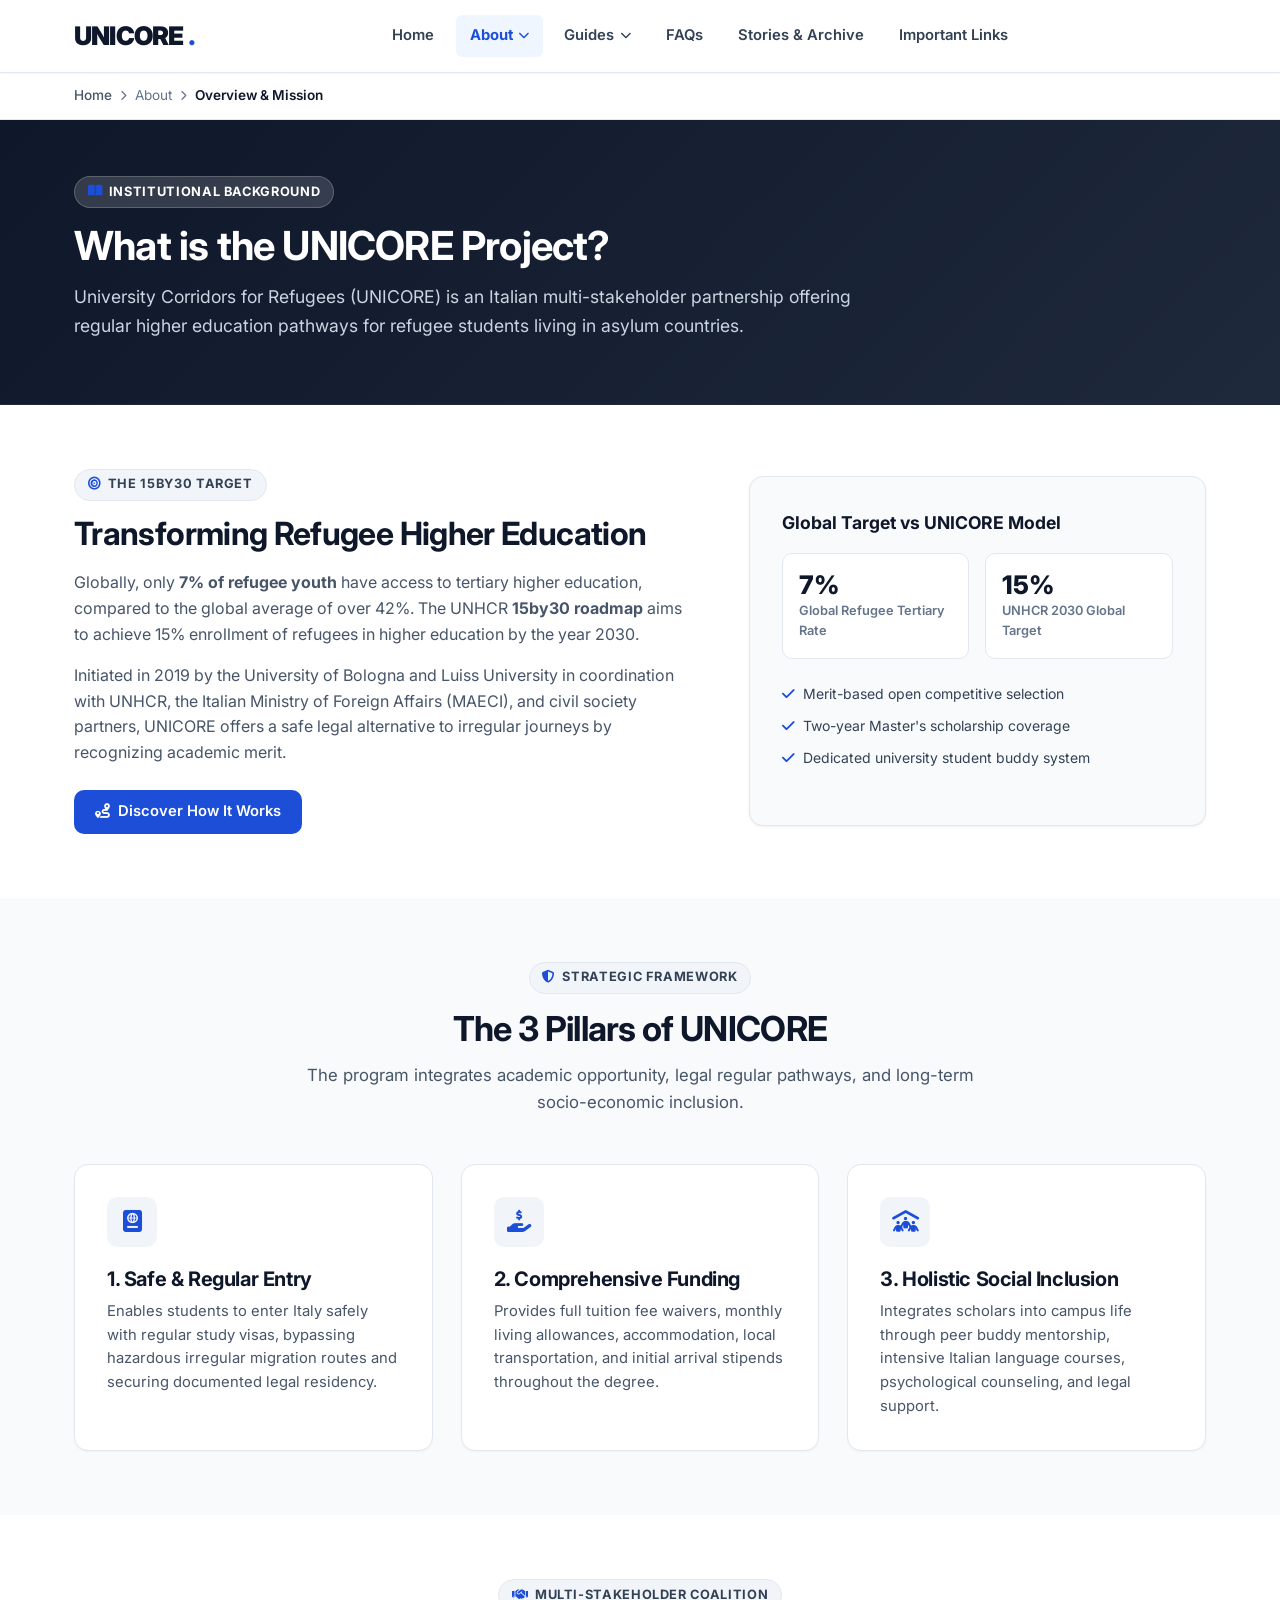
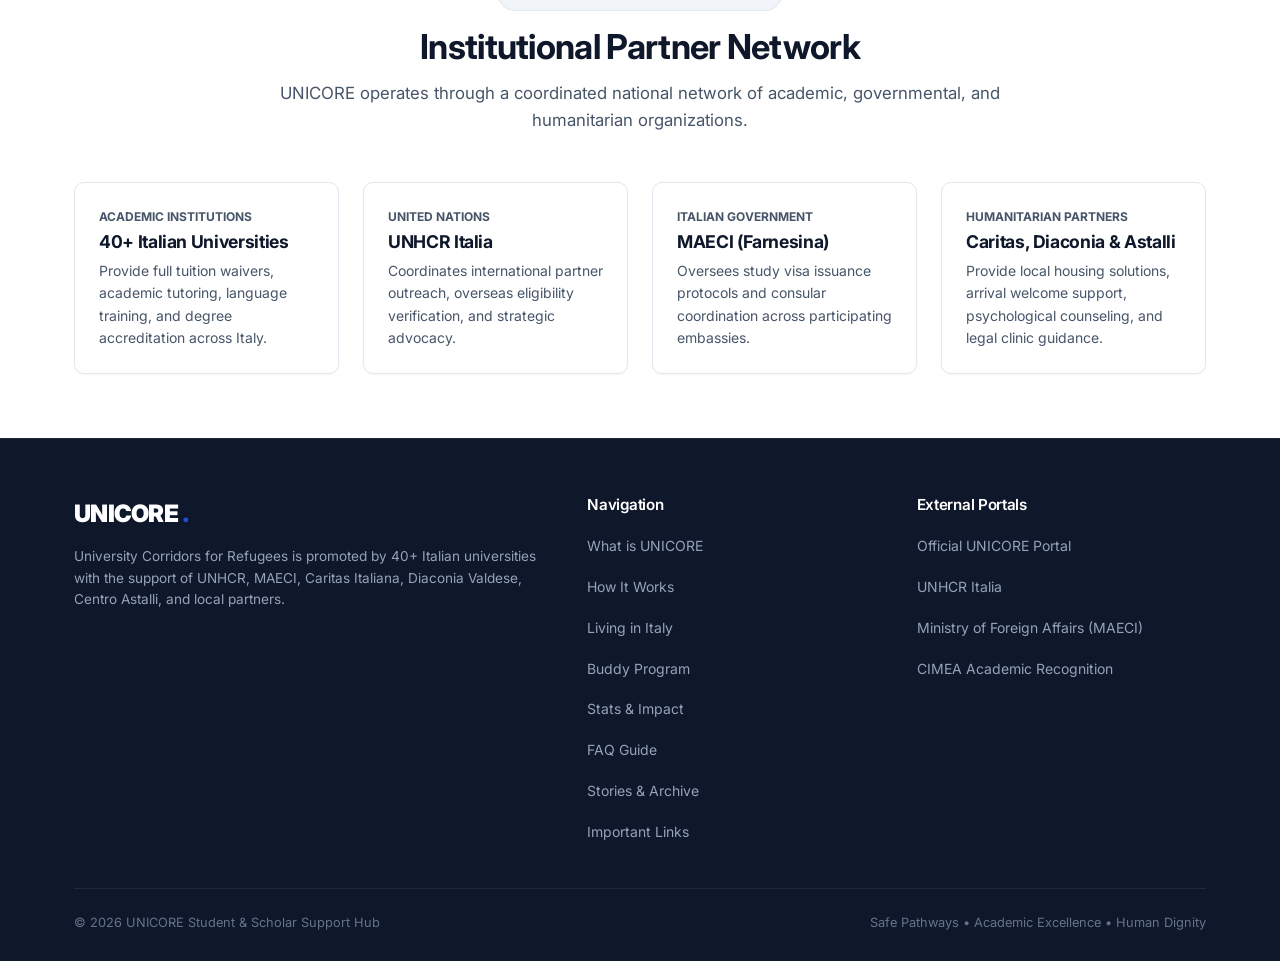
==== commit d210ee72: "Optimized navigation menu with Guides dropdown submenu and added Pratichiamo Legge Modulo 1 box-by-b" ====
--- a/about.html
+++ b/about.html
@@ -37,8 +37,17 @@
           </div>
         </div>
 
-        <a href="living-in-italy.html" class="nav-link">Living in Italy</a>
-        <a href="buddy-program.html" class="nav-link">Buddy Program</a>
+        <!-- Guides Dropdown -->
+        <div class="nav-item nav-dropdown">
+          <a href="living-in-italy.html" class="nav-link dropdown-trigger">
+            Guides <i class="fa-solid fa-chevron-down" style="font-size: 0.7rem;"></i>
+          </a>
+          <div class="dropdown-menu">
+            <a href="living-in-italy.html" class="dropdown-link"><i class="fa-solid fa-passport"></i> Living in Italy & Documents</a>
+            <a href="buddy-program.html" class="dropdown-link"><i class="fa-solid fa-people-arrows"></i> Buddy Mentorship Program</a>
+          </div>
+        </div>
+
         <a href="faq.html" class="nav-link">FAQs</a>
         <a href="stories-archive.html" class="nav-link">Stories & Archive</a>
         <a href="important-links.html" class="nav-link">Important Links</a>
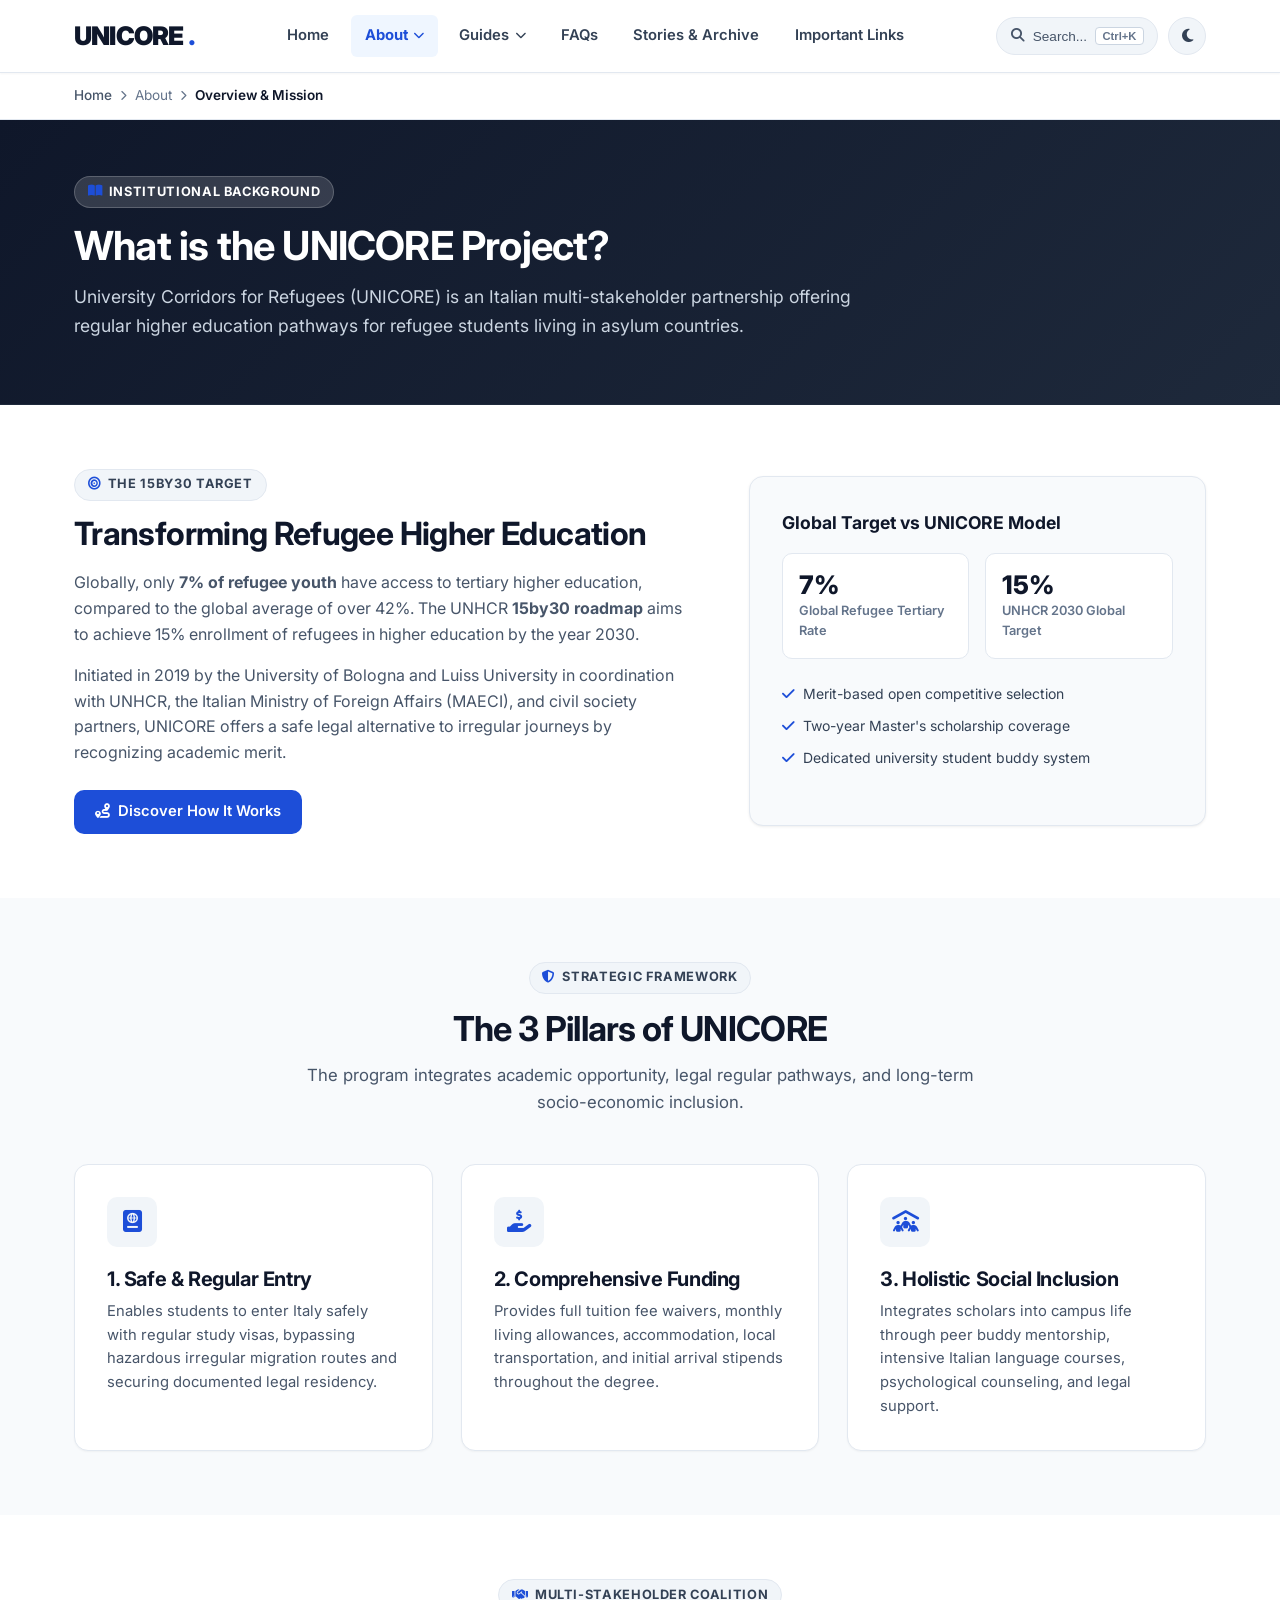
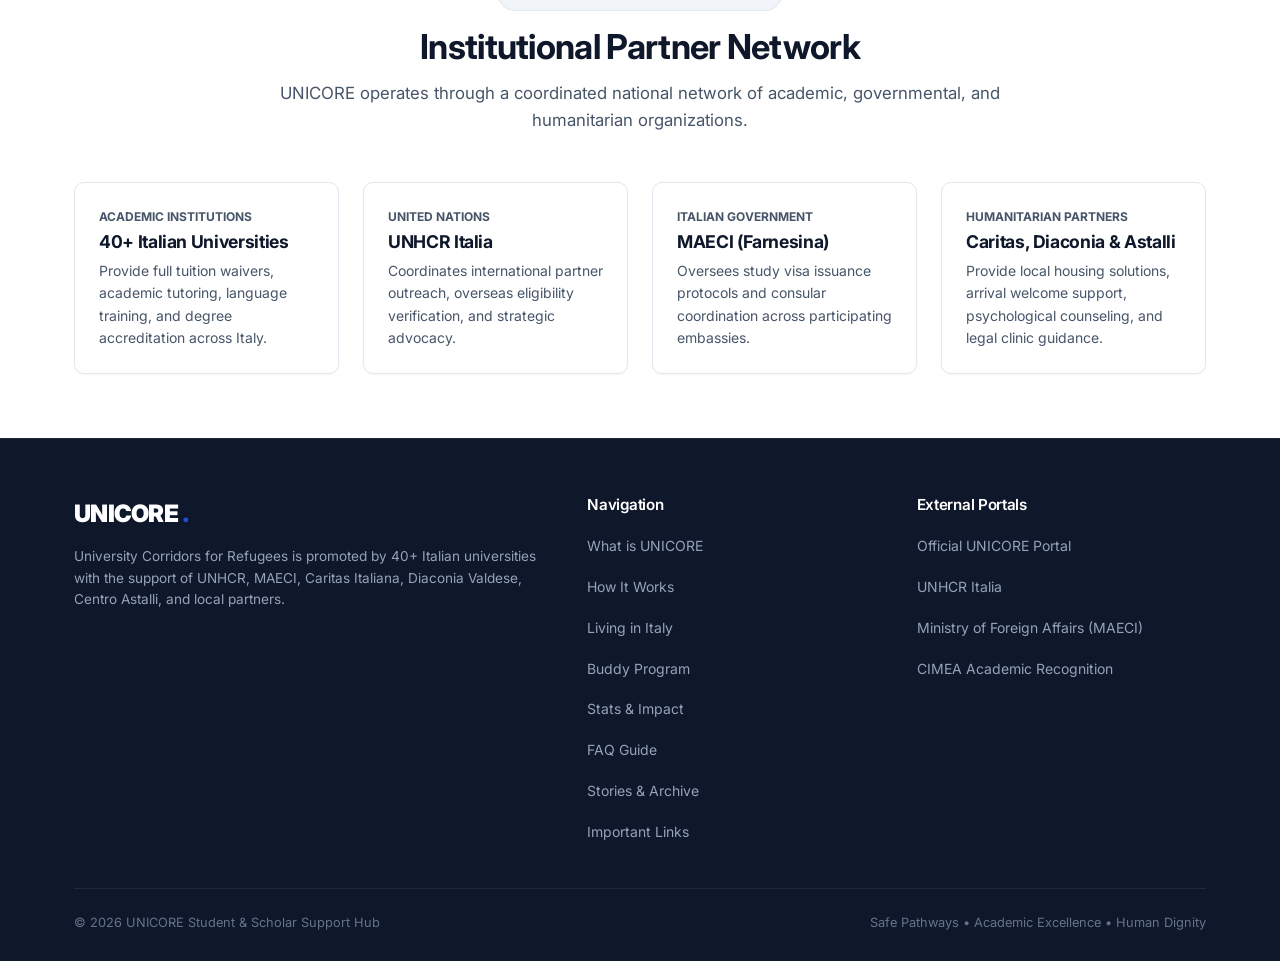
==== commit 1b237496: "Implemented High-Contrast / Dark Mode theme switcher and Universal Ctrl+K Global Instant Search acro" ====
--- a/about.html
+++ b/about.html
@@ -53,7 +53,17 @@
         <a href="important-links.html" class="nav-link">Important Links</a>
       </nav>
 
-      <div class="nav-actions">
+            <div class="nav-actions">
+        <button class="search-trigger-btn" aria-label="Open global search">
+          <i class="fa-solid fa-magnifying-glass"></i>
+          <span>Search...</span>
+          <span class="search-kbd-shortcut">Ctrl+K</span>
+        </button>
+
+        <button class="theme-toggle-btn" aria-label="Switch between light and dark mode">
+          <i class="fa-solid fa-moon"></i>
+        </button>
+
         <button class="nav-toggle" id="navToggle" aria-label="Toggle navigation menu" aria-expanded="false">
           <i class="fa-solid fa-bars"></i>
         </button>
@@ -250,6 +260,27 @@
     </div>
   </footer>
 
+    <!-- Universal Global Search Modal -->
+  <div class="search-modal-backdrop" id="globalSearchModal" role="dialog" aria-modal="true" aria-label="Search site resources">
+    <div class="search-modal-card">
+      <div class="search-modal-header">
+        <i class="fa-solid fa-magnifying-glass"></i>
+        <input type="text" id="globalSearchInput" class="search-modal-input" placeholder="Search guides, Permesso, CFU, universities, FAQs..." autocomplete="off">
+        <button class="search-modal-close-btn" aria-label="Close search">ESC</button>
+      </div>
+      <div class="search-results-list" id="globalSearchResults">
+        <!-- Live dynamic search items will be populated here -->
+      </div>
+      <div class="search-modal-footer">
+        <span>Press <kbd>ESC</kbd> to close</span>
+        <div class="search-footer-shortcuts">
+          <span>Navigate <kbd>&uarr;</kbd> <kbd>&darr;</kbd></span>
+          <span>Select <kbd>&crarr;</kbd></span>
+        </div>
+      </div>
+    </div>
+  </div>
+
   <script src="js/app.js"></script>
 </body>
 </html>
--- a/css/styles.css
+++ b/css/styles.css
@@ -44,6 +44,36 @@
   --font-main: 'Inter', -apple-system, BlinkMacSystemFont, 'Segoe UI', Roboto, Helvetica, Arial, sans-serif;
 }
 
+/* High-Contrast / Dark Mode Theme Variables */
+[data-theme="dark"] {
+  --primary: #38bdf8;            /* Sky Blue Accent */
+  --primary-hover: #7dd3fc;
+  --primary-light: #082f49;
+  --primary-border: #0284c7;
+  
+  --slate-900: #f8fafc;          /* Pure Light for Headings */
+  --slate-800: #f1f5f9;          /* High contrast text */
+  --slate-700: #e2e8f0;          /* Main body text */
+  --slate-600: #cbd5e1;          /* Secondary text */
+  --slate-500: #94a3b8;          /* Muted labels & icons */
+  --slate-400: #64748b;
+  --slate-300: #475569;          /* Form inputs & borders */
+  --slate-200: #334155;          /* Card borders */
+  --slate-100: #1e293b;          /* Secondary surface */
+  --slate-50: #0b1120;           /* Main dark canvas */
+  --white: #131d33;              /* Base card backgrounds */
+  
+  --surface-badge: #1e293b;
+  --surface-badge-border: #334155;
+  --surface-badge-text: #e2e8f0;
+
+  --shadow-xs: 0 1px 2px 0 rgba(0, 0, 0, 0.4);
+  --shadow-sm: 0 1px 3px 0 rgba(0, 0, 0, 0.5);
+  --shadow-md: 0 4px 12px -2px rgba(0, 0, 0, 0.6);
+  --shadow-lg: 0 12px 24px -4px rgba(0, 0, 0, 0.7);
+  --shadow-xl: 0 20px 30px -6px rgba(0, 0, 0, 0.8);
+}
+
 /* Global Reset */
 * {
   box-sizing: border-box;
@@ -367,11 +397,64 @@
   font-weight: 700;
 }
 
-/* Nav Actions & Mobile Toggle */
+/* Nav Actions & Quick Controls */
 .nav-actions {
   display: flex;
   align-items: center;
-  gap: 0.75rem;
+  gap: 0.6rem;
+}
+
+.search-trigger-btn {
+  display: inline-flex;
+  align-items: center;
+  gap: 0.5rem;
+  background-color: var(--slate-100);
+  border: 1px solid var(--slate-200);
+  border-radius: var(--radius-full);
+  padding: 0.4rem 0.85rem;
+  font-size: 0.85rem;
+  font-weight: 500;
+  color: var(--slate-600);
+  cursor: pointer;
+  transition: var(--transition);
+  min-height: 38px;
+}
+
+.search-trigger-btn:hover {
+  background-color: var(--slate-200);
+  color: var(--slate-900);
+  border-color: var(--primary-border);
+}
+
+.search-kbd-shortcut {
+  font-size: 0.7rem;
+  font-weight: 700;
+  background-color: var(--white);
+  border: 1px solid var(--slate-300);
+  padding: 0.15rem 0.4rem;
+  border-radius: 4px;
+  color: var(--slate-500);
+}
+
+.theme-toggle-btn {
+  background: var(--slate-100);
+  border: 1px solid var(--slate-200);
+  border-radius: var(--radius-full);
+  width: 38px;
+  height: 38px;
+  display: inline-flex;
+  align-items: center;
+  justify-content: center;
+  color: var(--slate-700);
+  cursor: pointer;
+  transition: var(--transition);
+  font-size: 0.95rem;
+}
+
+.theme-toggle-btn:hover {
+  background-color: var(--slate-200);
+  color: var(--primary);
+  border-color: var(--primary-border);
 }
 
 .nav-toggle {
@@ -392,6 +475,187 @@
   outline: 2px solid var(--primary);
 }
 
+/* Global Search Modal */
+.search-modal-backdrop {
+  position: fixed;
+  top: 0;
+  left: 0;
+  width: 100vw;
+  height: 100vh;
+  background-color: rgba(15, 23, 42, 0.65);
+  backdrop-filter: blur(6px);
+  -webkit-backdrop-filter: blur(6px);
+  z-index: 2000;
+  display: none;
+  align-items: flex-start;
+  justify-content: center;
+  padding: 4rem 1.5rem 2rem 1.5rem;
+  animation: fadeIn 0.2s ease-out;
+}
+
+.search-modal-backdrop.open {
+  display: flex;
+}
+
+.search-modal-card {
+  background-color: var(--white);
+  border: 1px solid var(--slate-200);
+  border-radius: var(--radius-xl);
+  box-shadow: var(--shadow-xl);
+  width: 100%;
+  max-width: 640px;
+  overflow: hidden;
+  display: flex;
+  flex-direction: column;
+  max-height: 80vh;
+  animation: modalSlide 0.2s cubic-bezier(0.16, 1, 0.3, 1);
+}
+
+@keyframes modalSlide {
+  from { opacity: 0; transform: translateY(-16px) scale(0.98); }
+  to { opacity: 1; transform: translateY(0) scale(1); }
+}
+
+.search-modal-header {
+  display: flex;
+  align-items: center;
+  gap: 0.85rem;
+  padding: 1.15rem 1.5rem;
+  border-bottom: 1px solid var(--slate-200);
+  background-color: var(--white);
+}
+
+.search-modal-header i {
+  color: var(--slate-400);
+  font-size: 1.15rem;
+}
+
+.search-modal-input {
+  flex: 1;
+  border: none;
+  background: transparent;
+  font-family: inherit;
+  font-size: 1.1rem;
+  font-weight: 500;
+  color: var(--slate-900);
+  outline: none;
+}
+
+.search-modal-input::placeholder {
+  color: var(--slate-400);
+}
+
+.search-modal-close-btn {
+  background: var(--slate-100);
+  border: 1px solid var(--slate-200);
+  border-radius: var(--radius-sm);
+  padding: 0.25rem 0.55rem;
+  font-size: 0.75rem;
+  font-weight: 700;
+  color: var(--slate-500);
+  cursor: pointer;
+}
+
+.search-modal-close-btn:hover {
+  background-color: var(--slate-200);
+  color: var(--slate-800);
+}
+
+.search-results-list {
+  overflow-y: auto;
+  padding: 0.75rem;
+  display: flex;
+  flex-direction: column;
+  gap: 0.35rem;
+}
+
+.search-result-item {
+  display: flex;
+  align-items: center;
+  justify-content: space-between;
+  gap: 1rem;
+  padding: 0.85rem 1rem;
+  border-radius: var(--radius-md);
+  text-decoration: none;
+  transition: var(--transition);
+  border: 1px solid transparent;
+}
+
+.search-result-item:hover,
+.search-result-item.selected {
+  background-color: var(--primary-light);
+  border-color: var(--primary-border);
+}
+
+.search-result-item:hover .search-result-title,
+.search-result-item.selected .search-result-title {
+  color: var(--primary);
+}
+
+.search-result-info {
+  display: flex;
+  flex-direction: column;
+  gap: 0.2rem;
+}
+
+.search-result-title {
+  font-size: 0.95rem;
+  font-weight: 700;
+  color: var(--slate-900);
+  display: flex;
+  align-items: center;
+  gap: 0.5rem;
+}
+
+.search-result-desc {
+  font-size: 0.8rem;
+  color: var(--slate-600);
+}
+
+.search-result-tag {
+  font-size: 0.7rem;
+  font-weight: 700;
+  text-transform: uppercase;
+  background-color: var(--slate-100);
+  border: 1px solid var(--slate-200);
+  color: var(--slate-600);
+  padding: 0.15rem 0.45rem;
+  border-radius: 4px;
+}
+
+.search-modal-footer {
+  padding: 0.75rem 1.25rem;
+  background-color: var(--slate-50);
+  border-top: 1px solid var(--slate-200);
+  display: flex;
+  align-items: center;
+  justify-content: space-between;
+  font-size: 0.75rem;
+  color: var(--slate-500);
+}
+
+.search-footer-shortcuts {
+  display: flex;
+  gap: 0.85rem;
+}
+
+.search-footer-shortcuts kbd {
+  background: var(--white);
+  border: 1px solid var(--slate-300);
+  border-radius: 3px;
+  padding: 0.1rem 0.35rem;
+  font-family: inherit;
+  font-size: 0.7rem;
+  color: var(--slate-600);
+}
+
+.search-empty-state {
+  padding: 2.5rem 1.5rem;
+  text-align: center;
+  color: var(--slate-500);
+  font-size: 0.9rem;
+}
+
 /* Page Hero Banner */
 .page-hero {
   background: linear-gradient(135deg, #0f172a 0%, #1e293b 100%);
@@ -1641,6 +1905,158 @@
 .glossary-card:hover {
   border-color: var(--primary-border);
   box-shadow: var(--shadow-sm);
+}
+
+/* Official University PDF Guide Reference Card */
+.pdf-ref-banner {
+  background: linear-gradient(135deg, #0f172a 0%, #1e293b 100%);
+  color: var(--white);
+  border-radius: var(--radius-lg);
+  padding: 1.75rem 2rem;
+  display: flex;
+  align-items: center;
+  justify-content: space-between;
+  gap: 1.5rem;
+  margin-bottom: 2rem;
+  box-shadow: var(--shadow-md);
+  border: 1px solid rgba(255, 255, 255, 0.1);
+  flex-wrap: wrap;
+}
+
+.pdf-ref-info {
+  display: flex;
+  align-items: center;
+  gap: 1.25rem;
+}
+
+.pdf-icon-badge {
+  width: 52px;
+  height: 52px;
+  border-radius: var(--radius-md);
+  background-color: #ef4444;
+  color: #ffffff;
+  display: flex;
+  align-items: center;
+  justify-content: center;
+  font-size: 1.6rem;
+  flex-shrink: 0;
+}
+
+.pdf-ref-text h4 {
+  font-size: 1.2rem;
+  color: #ffffff;
+  margin-bottom: 0.35rem;
+}
+
+.pdf-ref-text p {
+  font-size: 0.875rem;
+  color: #cbd5e1;
+  margin: 0;
+  line-height: 1.4;
+}
+
+.pdf-ref-actions {
+  display: flex;
+  gap: 0.75rem;
+  flex-shrink: 0;
+}
+
+/* Form Page Tabs & Simulator */
+.form-tab-nav {
+  display: flex;
+  gap: 0.5rem;
+  margin-bottom: 1.5rem;
+  border-bottom: 2px solid var(--slate-200);
+  padding-bottom: 0.5rem;
+  overflow-x: auto;
+}
+
+.form-tab-btn {
+  padding: 0.6rem 1.2rem;
+  font-size: 0.9rem;
+  font-weight: 700;
+  color: var(--slate-600);
+  background: var(--slate-100);
+  border: 1px solid var(--slate-200);
+  border-radius: var(--radius-md);
+  cursor: pointer;
+  transition: var(--transition);
+  display: inline-flex;
+  align-items: center;
+  gap: 0.5rem;
+  white-space: nowrap;
+}
+
+.form-tab-btn:hover {
+  color: var(--slate-900);
+  background: var(--slate-200);
+}
+
+.form-tab-btn.active {
+  color: #ffffff;
+  background: var(--slate-900);
+  border-color: var(--slate-900);
+}
+
+.form-tab-pane {
+  display: none;
+  animation: fadeIn 0.25s ease-in-out;
+}
+
+.form-tab-pane.active {
+  display: block;
+}
+
+.field-callout-grid {
+  display: grid;
+  grid-template-columns: repeat(auto-fit, minmax(300px, 1fr));
+  gap: 1.25rem;
+}
+
+.field-callout-card {
+  background: var(--white);
+  border: 1px solid var(--slate-200);
+  border-left: 4px solid var(--primary);
+  border-radius: var(--radius-md);
+  padding: 1.25rem;
+  transition: var(--transition);
+}
+
+.field-callout-card:hover {
+  box-shadow: var(--shadow-sm);
+  border-color: var(--primary-border);
+  border-left-color: var(--primary);
+}
+
+.field-label-tag {
+  font-size: 0.75rem;
+  font-weight: 800;
+  text-transform: uppercase;
+  color: var(--slate-500);
+  letter-spacing: 0.05em;
+  margin-bottom: 0.35rem;
+  display: block;
+}
+
+.field-title {
+  font-size: 1rem;
+  font-weight: 700;
+  color: var(--slate-900);
+  margin-bottom: 0.5rem;
+  display: flex;
+  align-items: center;
+  justify-content: space-between;
+}
+
+.code-chip {
+  font-family: monospace;
+  font-size: 0.8rem;
+  font-weight: 700;
+  background: var(--slate-100);
+  color: var(--slate-800);
+  padding: 0.15rem 0.45rem;
+  border-radius: 4px;
+  border: 1px solid var(--slate-200);
 }
 
 .glossary-term {
@@ -2105,7 +2521,11 @@
   .video-preview-grid,
   .media-press-grid,
   .social-feed-grid,
-  .links-grid {
+  .links-grid,
+  .survival-grid,
+  .glossary-grid,
+  .field-callout-grid,
+  .checklist-items-grid {
     grid-template-columns: 1fr;
     gap: 1.25rem;
   }
@@ -2115,8 +2535,28 @@
   .link-card,
   .media-press-card,
   .social-post-card,
-  .video-card-body {
+  .video-card-body,
+  .survival-card,
+  .glossary-card,
+  .field-callout-card,
+  .interactive-tool-card {
     padding: 1.25rem;
+  }
+
+  .pdf-ref-banner {
+    flex-direction: column;
+    align-items: flex-start;
+    padding: 1.25rem;
+    gap: 1rem;
+  }
+
+  .pdf-ref-actions {
+    width: 100%;
+    flex-direction: column;
+  }
+
+  .pdf-ref-actions .btn {
+    width: 100%;
   }
 
   .stat-card-lg {
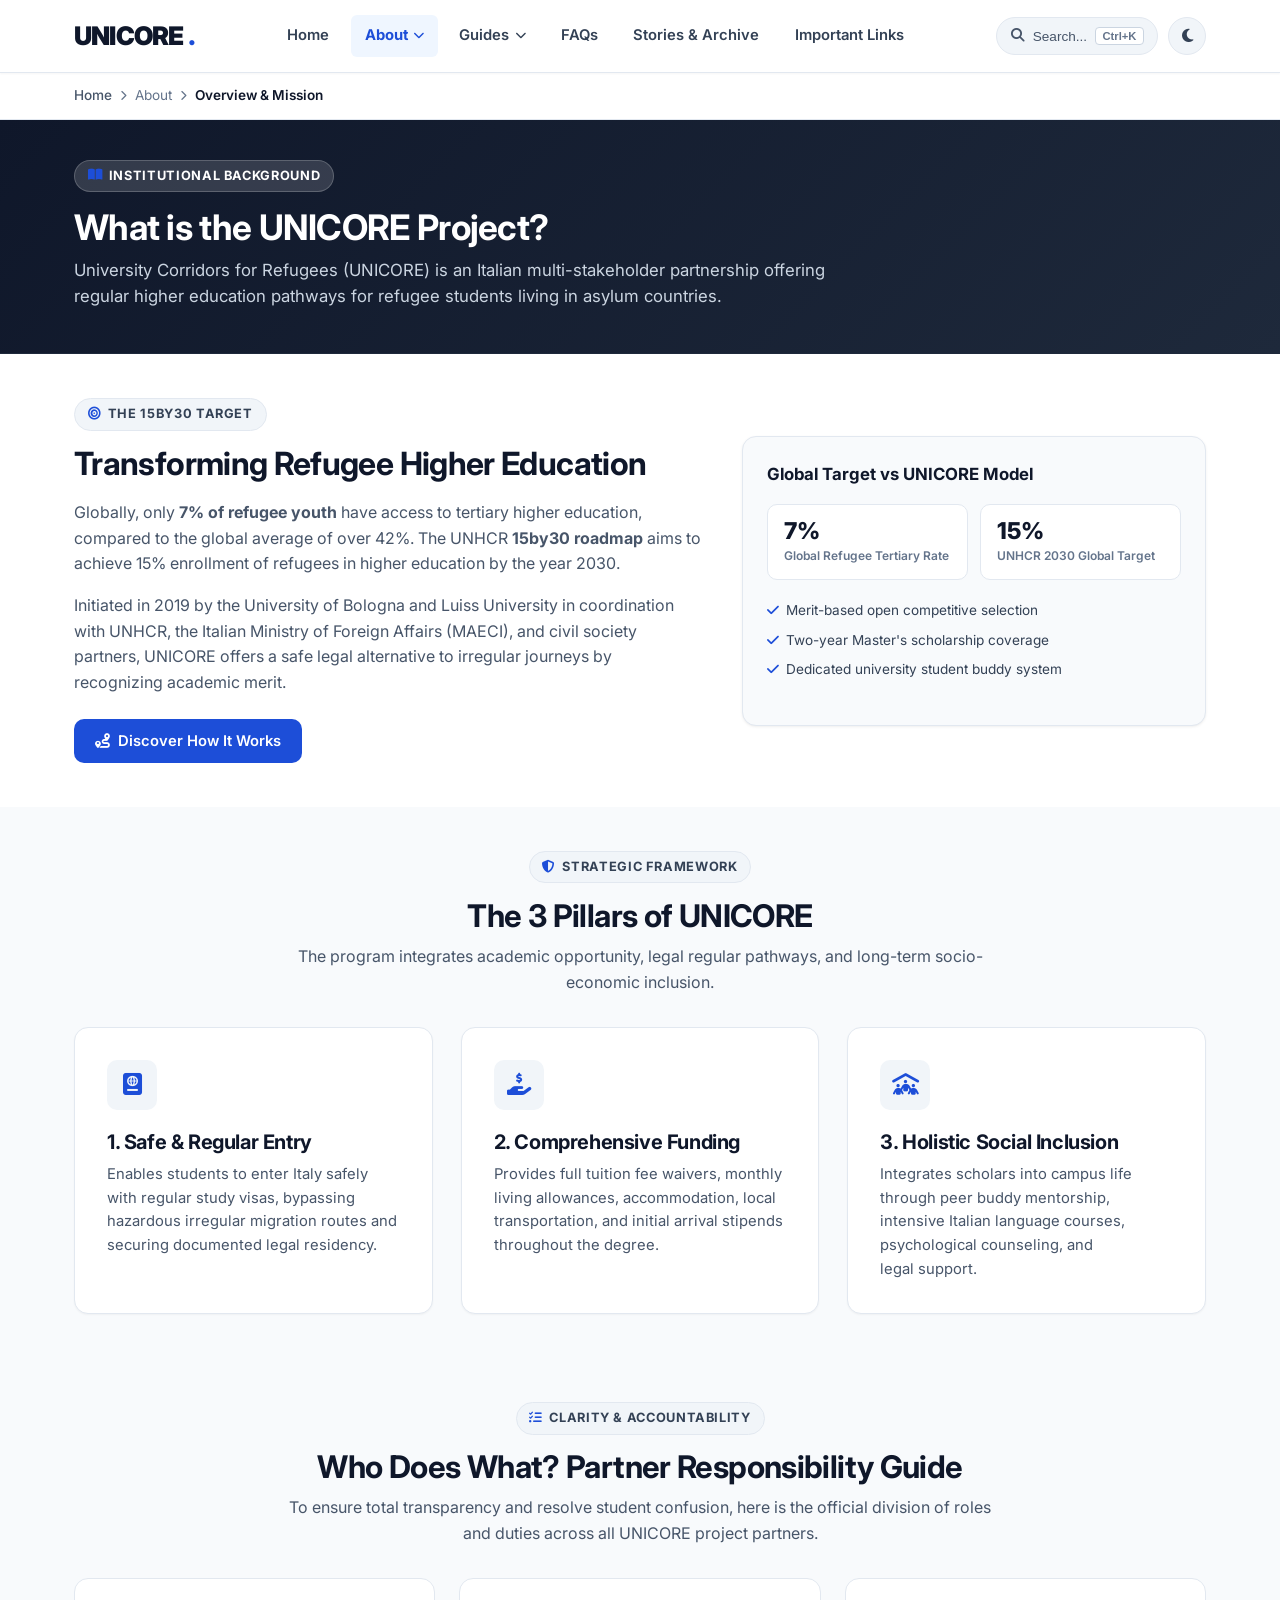
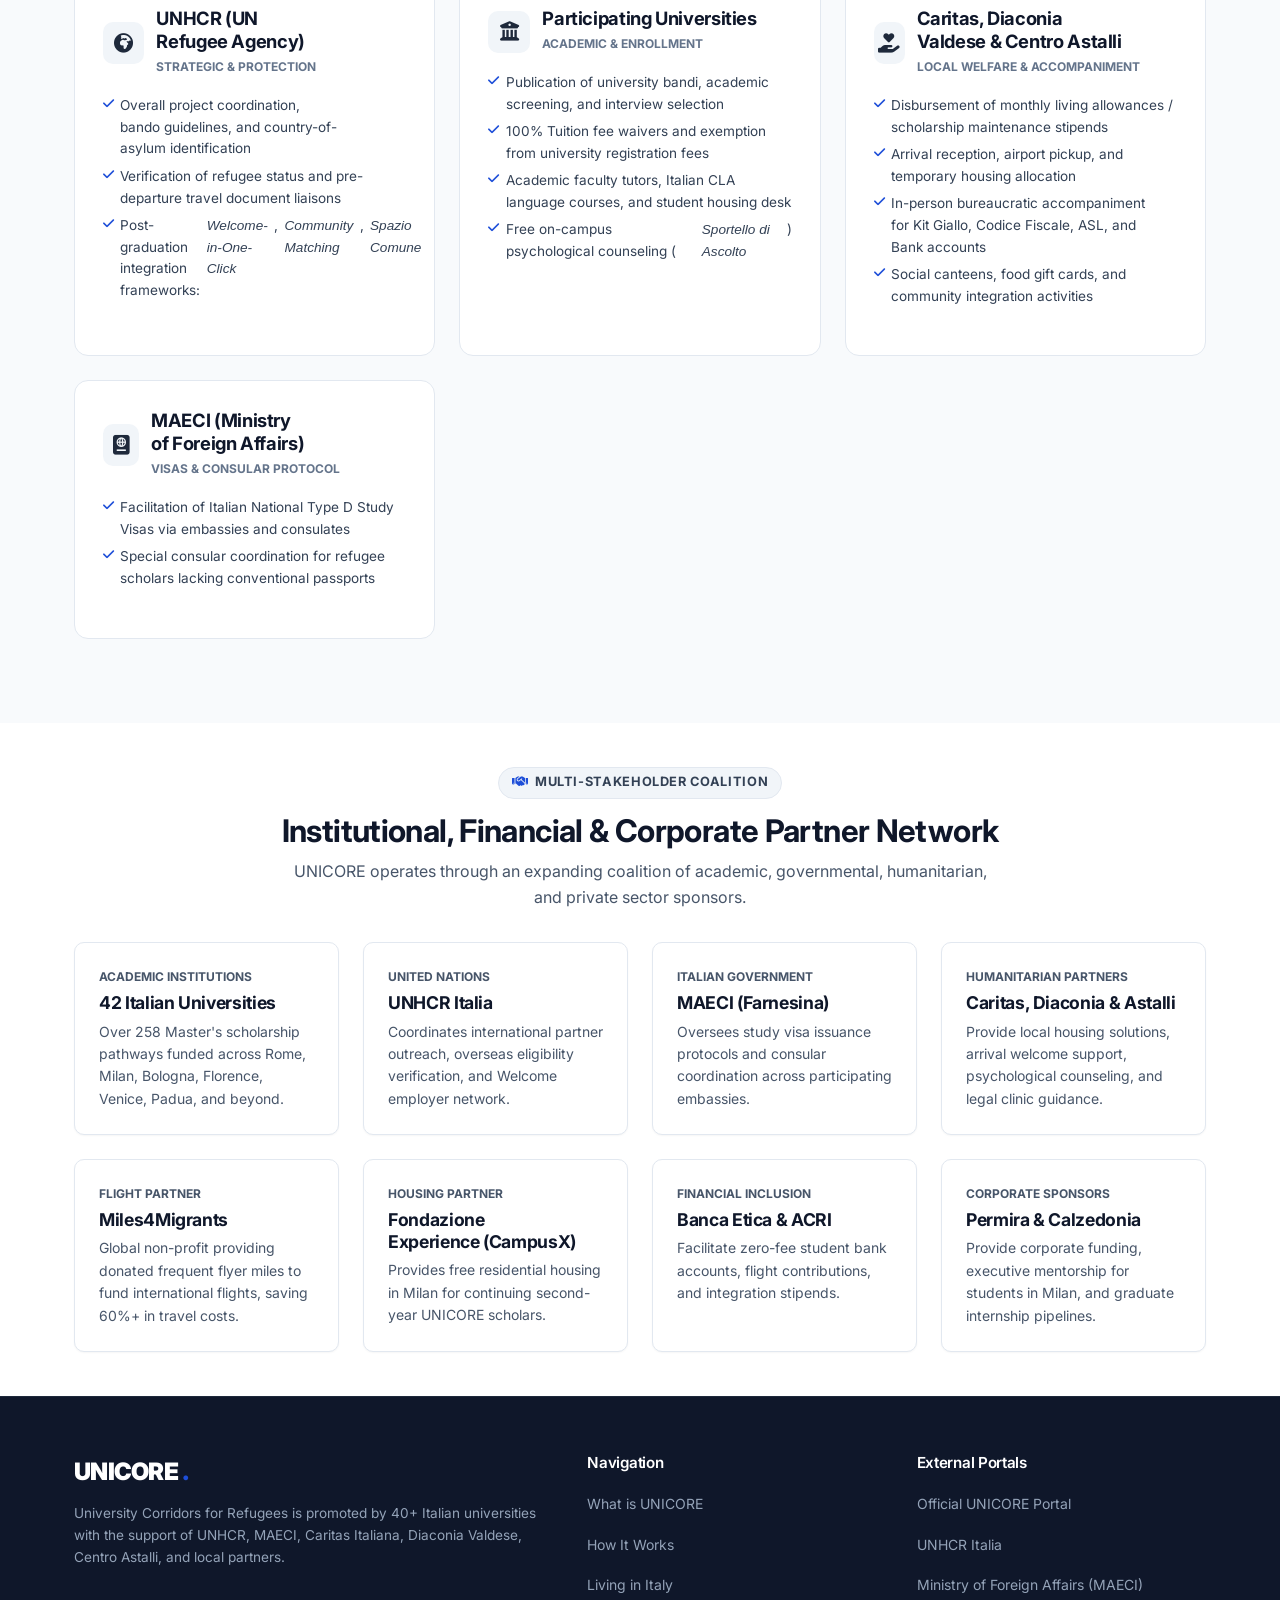
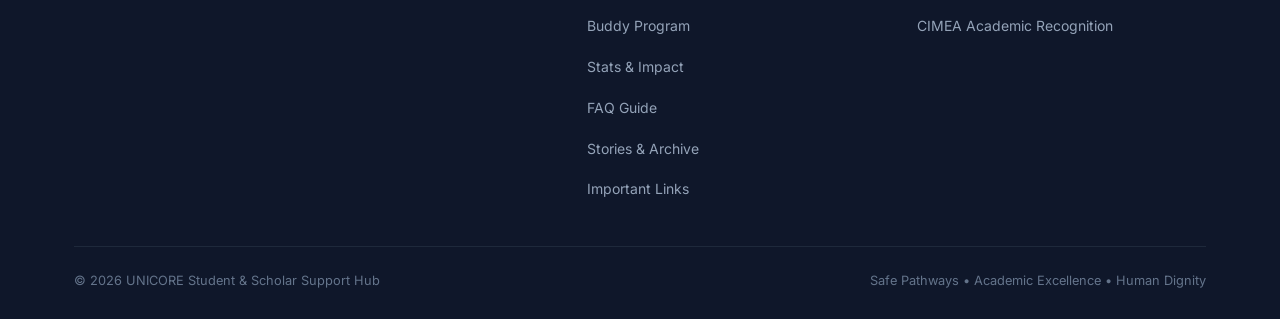
==== commit dc1072e4: "feat: implement survey data improvements, student stories, and UX optimizations - Added financial su" ====
--- a/about.html
+++ b/about.html
@@ -178,28 +178,108 @@
     </div>
   </section>
 
-  <!-- Section 3: Partners Matrix -->
+  <!-- Section 3: Partner Accountability & Responsibility Matrix ("Who Does What?") -->
+  <section class="section bg-light" id="responsibilities">
+    <div class="container">
+      <div class="section-header">
+        <span class="section-badge"><i class="fa-solid fa-list-check"></i> Clarity & Accountability</span>
+        <h2>Who Does What? Partner Responsibility Guide</h2>
+        <p>
+          To ensure total transparency and resolve student confusion, here is the official division of roles and duties across all UNICORE project partners.
+        </p>
+      </div>
+
+      <div class="survival-grid">
+        <!-- UNHCR -->
+        <div class="survival-card">
+          <div class="survival-card-header">
+            <div class="survival-card-icon"><i class="fa-solid fa-earth-africa"></i></div>
+            <div>
+              <h4 style="margin: 0; font-size: 1.15rem;">UNHCR (UN Refugee Agency)</h4>
+              <span style="font-size: 0.75rem; color: var(--slate-500); font-weight: 700;">STRATEGIC & PROTECTION</span>
+            </div>
+          </div>
+          <ul class="link-features-list">
+            <li><i class="fa-solid fa-check"></i> Overall project coordination, bando guidelines, and country-of-asylum identification</li>
+            <li><i class="fa-solid fa-check"></i> Verification of refugee status and pre-departure travel document liaisons</li>
+            <li><i class="fa-solid fa-check"></i> Post-graduation integration frameworks: <em>Welcome-in-One-Click</em>, <em>Community Matching</em>, <em>Spazio Comune</em></li>
+          </ul>
+        </div>
+
+        <!-- Universities -->
+        <div class="survival-card">
+          <div class="survival-card-header">
+            <div class="survival-card-icon"><i class="fa-solid fa-building-columns"></i></div>
+            <div>
+              <h4 style="margin: 0; font-size: 1.15rem;">Participating Universities</h4>
+              <span style="font-size: 0.75rem; color: var(--slate-500); font-weight: 700;">ACADEMIC & ENROLLMENT</span>
+            </div>
+          </div>
+          <ul class="link-features-list">
+            <li><i class="fa-solid fa-check"></i> Publication of university bandi, academic screening, and interview selection</li>
+            <li><i class="fa-solid fa-check"></i> 100% Tuition fee waivers and exemption from university registration fees</li>
+            <li><i class="fa-solid fa-check"></i> Academic faculty tutors, Italian CLA language courses, and student housing desk</li>
+            <li><i class="fa-solid fa-check"></i> Free on-campus psychological counseling (<em>Sportello di Ascolto</em>)</li>
+          </ul>
+        </div>
+
+        <!-- Humanitarian Partners -->
+        <div class="survival-card">
+          <div class="survival-card-header">
+            <div class="survival-card-icon"><i class="fa-solid fa-hand-holding-heart"></i></div>
+            <div>
+              <h4 style="margin: 0; font-size: 1.15rem;">Caritas, Diaconia Valdese & Centro Astalli</h4>
+              <span style="font-size: 0.75rem; color: var(--slate-500); font-weight: 700;">LOCAL WELFARE & ACCOMPANIMENT</span>
+            </div>
+          </div>
+          <ul class="link-features-list">
+            <li><i class="fa-solid fa-check"></i> Disbursement of monthly living allowances / scholarship maintenance stipends</li>
+            <li><i class="fa-solid fa-check"></i> Arrival reception, airport pickup, and temporary housing allocation</li>
+            <li><i class="fa-solid fa-check"></i> In-person bureaucratic accompaniment for Kit Giallo, Codice Fiscale, ASL, and Bank accounts</li>
+            <li><i class="fa-solid fa-check"></i> Social canteens, food gift cards, and community integration activities</li>
+          </ul>
+        </div>
+
+        <!-- MAECI & Consulates -->
+        <div class="survival-card">
+          <div class="survival-card-header">
+            <div class="survival-card-icon"><i class="fa-solid fa-passport"></i></div>
+            <div>
+              <h4 style="margin: 0; font-size: 1.15rem;">MAECI (Ministry of Foreign Affairs)</h4>
+              <span style="font-size: 0.75rem; color: var(--slate-500); font-weight: 700;">VISAS & CONSULAR PROTOCOL</span>
+            </div>
+          </div>
+          <ul class="link-features-list">
+            <li><i class="fa-solid fa-check"></i> Facilitation of Italian National Type D Study Visas via embassies and consulates</li>
+            <li><i class="fa-solid fa-check"></i> Special consular coordination for refugee scholars lacking conventional passports</li>
+          </ul>
+        </div>
+      </div>
+    </div>
+  </section>
+
+  <!-- Section 4: Partners Matrix -->
   <section class="section bg-white">
     <div class="container">
       <div class="section-header">
         <span class="section-badge"><i class="fa-solid fa-handshake"></i> Multi-Stakeholder Coalition</span>
-        <h2>Institutional Partner Network</h2>
+        <h2>Institutional, Financial & Corporate Partner Network</h2>
         <p>
-          UNICORE operates through a coordinated national network of academic, governmental, and humanitarian organizations.
+          UNICORE operates through an expanding coalition of academic, governmental, humanitarian, and private sector sponsors.
         </p>
       </div>
 
       <div class="partners-matrix">
         <div class="partner-box">
           <div class="partner-badge">Academic Institutions</div>
-          <h4>40+ Italian Universities</h4>
-          <p>Provide full tuition waivers, academic tutoring, language training, and degree accreditation across Italy.</p>
+          <h4>42 Italian Universities</h4>
+          <p>Over 258 Master's scholarship pathways funded across Rome, Milan, Bologna, Florence, Venice, Padua, and beyond.</p>
         </div>
 
         <div class="partner-box">
           <div class="partner-badge">United Nations</div>
           <h4>UNHCR Italia</h4>
-          <p>Coordinates international partner outreach, overseas eligibility verification, and strategic advocacy.</p>
+          <p>Coordinates international partner outreach, overseas eligibility verification, and Welcome employer network.</p>
         </div>
 
         <div class="partner-box">
@@ -212,6 +292,30 @@
           <div class="partner-badge">Humanitarian Partners</div>
           <h4>Caritas, Diaconia & Astalli</h4>
           <p>Provide local housing solutions, arrival welcome support, psychological counseling, and legal clinic guidance.</p>
+        </div>
+
+        <div class="partner-box">
+          <div class="partner-badge">Flight Partner</div>
+          <h4>Miles4Migrants</h4>
+          <p>Global non-profit providing donated frequent flyer miles to fund international flights, saving 60%+ in travel costs.</p>
+        </div>
+
+        <div class="partner-box">
+          <div class="partner-badge">Housing Partner</div>
+          <h4>Fondazione Experience (CampusX)</h4>
+          <p>Provides free residential housing in Milan for continuing second-year UNICORE scholars.</p>
+        </div>
+
+        <div class="partner-box">
+          <div class="partner-badge">Financial Inclusion</div>
+          <h4>Banca Etica & ACRI</h4>
+          <p>Facilitate zero-fee student bank accounts, flight contributions, and integration stipends.</p>
+        </div>
+
+        <div class="partner-box">
+          <div class="partner-badge">Corporate Sponsors</div>
+          <h4>Permira & Calzedonia</h4>
+          <p>Provide corporate funding, executive mentorship for students in Milan, and graduate internship pipelines.</p>
         </div>
       </div>
     </div>
--- a/css/styles.css
+++ b/css/styles.css
@@ -160,16 +160,16 @@
 .section-header {
   text-align: center;
   max-width: 720px;
-  margin: 0 auto 3rem auto;
+  margin: 0 auto 2rem auto;
 }
 
 .section-header h2 {
-  font-size: 2.15rem;
-  margin-bottom: 0.75rem;
+  font-size: 1.95rem;
+  margin-bottom: 0.5rem;
 }
 
 .section-header p {
-  font-size: 1.05rem;
+  font-size: 1rem;
   color: var(--slate-600);
 }
 
@@ -660,7 +660,7 @@
 .page-hero {
   background: linear-gradient(135deg, #0f172a 0%, #1e293b 100%);
   color: var(--white);
-  padding: 3.5rem 0 4rem 0;
+  padding: 2.5rem 0 2.75rem 0;
   border-bottom: 1px solid var(--slate-800);
 }
 
@@ -669,37 +669,37 @@
 }
 
 .page-hero-content h1 {
-  font-size: 2.5rem;
+  font-size: 2.2rem;
   color: var(--white);
-  margin-bottom: 0.75rem;
+  margin-bottom: 0.5rem;
   letter-spacing: -0.02em;
 }
 
 .page-hero-content p {
-  font-size: 1.1rem;
+  font-size: 1.05rem;
   color: #cbd5e1;
-  line-height: 1.6;
+  line-height: 1.55;
 }
 
 /* Home Hero Section */
 .home-hero {
   background-color: var(--white);
-  padding: 4.5rem 0;
+  padding: 3rem 0;
   border-bottom: 1px solid var(--slate-200);
 }
 
 .hero-grid {
   display: grid;
   grid-template-columns: 1.15fr 0.85fr;
-  gap: 3.5rem;
+  gap: 2.5rem;
   align-items: center;
 }
 
 .hero-content h1 {
-  font-size: 2.75rem;
+  font-size: 2.5rem;
   color: var(--slate-900);
   line-height: 1.15;
-  margin-bottom: 1.25rem;
+  margin-bottom: 1rem;
 }
 
 .hero-content h1 span {
@@ -707,16 +707,16 @@
 }
 
 .hero-content p {
-  font-size: 1.15rem;
+  font-size: 1.05rem;
   color: var(--slate-600);
-  margin-bottom: 2rem;
+  margin-bottom: 1.5rem;
   max-width: 580px;
 }
 
 .hero-cta-group {
   display: flex;
   align-items: center;
-  gap: 1rem;
+  gap: 0.85rem;
   flex-wrap: wrap;
 }
 
@@ -725,7 +725,7 @@
   background-color: var(--slate-50);
   border: 1px solid var(--slate-200);
   border-radius: var(--radius-lg);
-  padding: 2rem;
+  padding: 1.5rem;
   box-shadow: var(--shadow-sm);
 }
 
@@ -733,13 +733,13 @@
   display: flex;
   align-items: center;
   justify-content: space-between;
-  margin-bottom: 1.25rem;
-  padding-bottom: 1rem;
+  margin-bottom: 1rem;
+  padding-bottom: 0.75rem;
   border-bottom: 1px solid var(--slate-200);
 }
 
 .hero-card-title {
-  font-size: 1.1rem;
+  font-size: 1.05rem;
   font-weight: 700;
   color: var(--slate-900);
 }
@@ -747,26 +747,26 @@
 .quick-stats-grid {
   display: grid;
   grid-template-columns: repeat(2, 1fr);
-  gap: 1rem;
-  margin-bottom: 1.5rem;
+  gap: 0.75rem;
+  margin-bottom: 1.25rem;
 }
 
 .quick-stat-item {
   background-color: var(--white);
-  padding: 1rem;
+  padding: 0.85rem 1rem;
   border-radius: var(--radius-md);
   border: 1px solid var(--slate-200);
 }
 
 .quick-stat-number {
-  font-size: 1.6rem;
+  font-size: 1.45rem;
   font-weight: 800;
   color: var(--slate-900);
   line-height: 1.2;
 }
 
 .quick-stat-label {
-  font-size: 0.8rem;
+  font-size: 0.75rem;
   color: var(--slate-500);
   font-weight: 600;
 }
@@ -774,26 +774,26 @@
 .hero-feature-list {
   display: flex;
   flex-direction: column;
-  gap: 0.6rem;
-  font-size: 0.875rem;
+  gap: 0.5rem;
+  font-size: 0.85rem;
   color: var(--slate-700);
-  margin-bottom: 1.5rem;
+  margin-bottom: 1.25rem;
 }
 
 .hero-feature-list li {
   display: flex;
   align-items: center;
-  gap: 0.5rem;
+  gap: 0.45rem;
 }
 
 .hero-feature-list i {
   color: var(--primary);
-  font-size: 0.9rem;
+  font-size: 0.85rem;
 }
 
 /* Section Layouts */
 .section {
-  padding: 4rem 0;
+  padding: 2.75rem 0;
 }
 
 .bg-white {
@@ -807,15 +807,15 @@
 /* Portal Hub Gateway Cards (Home) */
 .portal-grid {
   display: grid;
-  grid-template-columns: repeat(auto-fit, minmax(320px, 1fr));
-  gap: 1.5rem;
+  grid-template-columns: repeat(auto-fit, minmax(300px, 1fr));
+  gap: 1.25rem;
 }
 
 .portal-card {
   background-color: var(--white);
   border: 1px solid var(--slate-200);
   border-radius: var(--radius-lg);
-  padding: 2rem;
+  padding: 1.5rem;
   box-shadow: var(--shadow-xs);
   display: flex;
   flex-direction: column;
@@ -829,28 +829,29 @@
 }
 
 .portal-card-icon {
-  width: 46px;
-  height: 46px;
+  width: 42px;
+  height: 42px;
   border-radius: var(--radius-md);
   background-color: var(--slate-100);
   color: var(--primary);
   display: flex;
   align-items: center;
   justify-content: center;
-  font-size: 1.25rem;
+  font-size: 1.15rem;
+  margin-bottom: 1rem;
+}
+
+.portal-card h3 {
+  font-size: 1.15rem;
+  margin-bottom: 0.4rem;
+}
+
+.portal-card p {
+  font-size: 0.9rem;
+  color: var(--slate-600);
   margin-bottom: 1.25rem;
-}
-
-.portal-card h3 {
-  font-size: 1.2rem;
-  margin-bottom: 0.5rem;
-}
-
-.portal-card p {
-  font-size: 0.925rem;
-  color: var(--slate-600);
-  margin-bottom: 1.5rem;
   flex-grow: 1;
+  line-height: 1.5;
 }
 
 .portal-card-link {
@@ -1794,10 +1795,840 @@
   border: 1px solid var(--slate-200);
 }
 
-.progress-fill {
+/* Quick Jump Subnav */
+.quick-jump-nav {
+  display: flex;
+  gap: 0.5rem;
+  flex-wrap: wrap;
+  align-items: center;
+  justify-content: space-between;
+  background-color: var(--white);
+  border: 1px solid var(--slate-200);
+  border-radius: var(--radius-lg);
+  padding: 0.75rem 1.25rem;
+  margin-bottom: 2rem;
+  box-shadow: var(--shadow-xs);
+}
+
+.quick-jump-links {
+  display: flex;
+  gap: 0.4rem;
+  flex-wrap: wrap;
+}
+
+.quick-jump-pill {
+  font-size: 0.85rem;
+  font-weight: 600;
+  color: var(--slate-700);
+  background-color: var(--slate-100);
+  border: 1px solid var(--slate-200);
+  padding: 0.35rem 0.75rem;
+  border-radius: var(--radius-full);
+  transition: var(--transition);
+  display: inline-flex;
+  align-items: center;
+  gap: 0.4rem;
+  text-decoration: none;
+}
+
+/* Tractable Description Accordion with Plus/Minus (+ / -) */
+.doc-accordion-list {
+  display: flex;
+  flex-direction: column;
+  gap: 1.25rem;
+  margin-bottom: 2.5rem;
+}
+
+.doc-accordion-item {
+  background-color: var(--white);
+  border: 1px solid var(--slate-200);
+  border-radius: var(--radius-lg);
+  overflow: hidden;
+  box-shadow: var(--shadow-xs);
+  transition: var(--transition);
+}
+
+.doc-accordion-item:hover {
+  border-color: var(--primary-border);
+  box-shadow: var(--shadow-sm);
+}
+
+.doc-accordion-item.active {
+  border-color: var(--primary);
+  box-shadow: var(--shadow-md);
+}
+
+.doc-accordion-header {
+  width: 100%;
+  display: flex;
+  justify-content: space-between;
+  align-items: center;
+  padding: 1.25rem 1.75rem;
+  background: none;
+  border: none;
+  text-align: left;
+  cursor: pointer;
+  touch-action: manipulation;
+  gap: 1rem;
+}
+
+.doc-header-left {
+  display: flex;
+  align-items: center;
+  gap: 1rem;
+}
+
+.doc-header-icon {
+  width: 44px;
+  height: 44px;
+  border-radius: var(--radius-md);
+  background-color: var(--slate-100);
+  color: var(--slate-800);
+  display: flex;
+  align-items: center;
+  justify-content: center;
+  font-size: 1.25rem;
+  flex-shrink: 0;
+}
+
+.doc-accordion-item.active .doc-header-icon {
+  background-color: var(--primary);
+  color: #ffffff;
+}
+
+.doc-header-titles h3 {
+  font-size: 1.2rem;
+  color: var(--slate-900);
+  margin-bottom: 0.15rem;
+}
+
+.doc-header-subtitle {
+  font-size: 0.8rem;
+  color: var(--slate-500);
+  font-weight: 600;
+  text-transform: uppercase;
+  letter-spacing: 0.04em;
+}
+
+.doc-toggle-btn {
+  width: 32px;
+  height: 32px;
+  border-radius: 50%;
+  background-color: var(--slate-100);
+  color: var(--slate-700);
+  display: flex;
+  align-items: center;
+  justify-content: center;
+  font-size: 1rem;
+  font-weight: 800;
+  flex-shrink: 0;
+  transition: var(--transition);
+}
+
+.doc-accordion-item.active .doc-toggle-btn {
+  background-color: var(--slate-900);
+  color: #ffffff;
+}
+
+.doc-accordion-header {
+  width: 100%;
+  display: flex;
+  justify-content: space-between;
+  align-items: center;
+  padding: 1rem 1.35rem;
+  background: none;
+  border: none;
+  text-align: left;
+  cursor: pointer;
+  touch-action: manipulation;
+  gap: 0.85rem;
+}
+
+.doc-header-left {
+  display: flex;
+  align-items: center;
+  gap: 0.85rem;
+}
+
+.doc-header-icon {
+  width: 38px;
+  height: 38px;
+  border-radius: var(--radius-md);
+  background-color: var(--slate-100);
+  color: var(--slate-800);
+  display: flex;
+  align-items: center;
+  justify-content: center;
+  font-size: 1.15rem;
+  flex-shrink: 0;
+}
+
+.doc-accordion-item.active .doc-header-icon {
+  background-color: var(--primary);
+  color: #ffffff;
+}
+
+.doc-header-titles h3 {
+  font-size: 1.1rem;
+  color: var(--slate-900);
+  margin-bottom: 0.15rem;
+}
+
+.doc-header-subtitle {
+  font-size: 0.75rem;
+  color: var(--slate-500);
+  font-weight: 600;
+  text-transform: uppercase;
+  letter-spacing: 0.04em;
+}
+
+.doc-toggle-btn {
+  width: 28px;
+  height: 28px;
+  border-radius: 50%;
+  background-color: var(--slate-100);
+  color: var(--slate-700);
+  display: flex;
+  align-items: center;
+  justify-content: center;
+  font-size: 0.85rem;
+  font-weight: 800;
+  flex-shrink: 0;
+  transition: var(--transition);
+}
+
+.doc-accordion-item.active .doc-toggle-btn {
+  background-color: var(--slate-900);
+  color: #ffffff;
+}
+
+.doc-accordion-body {
+  max-height: 0;
+  overflow: hidden;
+  transition: max-height 0.3s ease-out;
+  padding: 0 1.35rem;
+  background-color: var(--slate-50);
+  border-top: 1px solid transparent;
+}
+
+.doc-accordion-item.active .doc-accordion-body {
+  border-top-color: var(--slate-200);
+  padding: 1.25rem 1.35rem 1.35rem 1.35rem;
+}
+
+/* Futuristic Horizontal Adjustable Boxes Template */
+.doc-futuristic-stack {
+  display: flex;
+  flex-direction: column;
+  gap: 1.15rem;
+}
+
+/* Row 1: Dual Horizontal Overview Cards */
+.doc-dual-row {
+  display: grid;
+  grid-template-columns: 1fr 1fr;
+  gap: 1.15rem;
+}
+
+.doc-horizontal-card {
+  background: var(--white);
+  border: 1px solid var(--slate-200);
+  border-radius: var(--radius-lg);
+  padding: 1.35rem 1.5rem;
+  position: relative;
+  overflow: hidden;
+  transition: var(--transition);
+  box-shadow: var(--shadow-xs);
+  display: flex;
+  flex-direction: column;
+  justify-content: flex-start;
+}
+
+.doc-horizontal-card::before {
+  content: '';
+  position: absolute;
+  top: 0;
+  left: 0;
+  width: 4px;
   height: 100%;
-  background: var(--primary);
-  width: 0%;
+  background: linear-gradient(180deg, var(--primary) 0%, #38bdf8 100%);
+  border-radius: 4px 0 0 4px;
+}
+
+.doc-horizontal-card.accent-purple::before {
+  background: linear-gradient(180deg, #8b5cf6 0%, #d946ef 100%);
+}
+
+.doc-horizontal-card.accent-amber::before {
+  background: linear-gradient(180deg, #f59e0b 0%, #ef4444 100%);
+}
+
+.doc-horizontal-card.accent-emerald::before {
+  background: linear-gradient(180deg, #10b981 0%, #06b6d4 100%);
+}
+
+.doc-horizontal-card:hover {
+  transform: translateY(-2px);
+  border-color: var(--primary-border);
+  box-shadow: var(--shadow-md);
+}
+
+.doc-card-header-tag {
+  display: inline-flex;
+  align-items: center;
+  gap: 0.45rem;
+  font-size: 0.75rem;
+  font-weight: 800;
+  text-transform: uppercase;
+  letter-spacing: 0.05em;
+  color: var(--primary);
+  background: var(--primary-light);
+  border: 1px solid var(--primary-border);
+  padding: 0.25rem 0.65rem;
+  border-radius: var(--radius-full);
+  margin-bottom: 0.65rem;
+  width: fit-content;
+}
+
+.doc-horizontal-card h5 {
+  font-size: 1.05rem;
+  font-weight: 800;
+  color: var(--slate-900);
+  margin-bottom: 0.45rem;
+  display: flex;
+  align-items: center;
+  gap: 0.5rem;
+}
+
+.doc-horizontal-card p {
+  font-size: 0.885rem;
+  color: var(--slate-600);
+  line-height: 1.6;
+  margin: 0;
+}
+
+/* Row 2: Full-Width Horizontal Feature Grid for "What the Student Must Know" */
+.doc-must-know-panel {
+  background: var(--white);
+  border: 1px solid var(--slate-200);
+  border-radius: var(--radius-lg);
+  padding: 1.35rem 1.5rem;
+  box-shadow: var(--shadow-xs);
+  position: relative;
+  overflow: hidden;
+}
+
+.doc-must-know-panel::before {
+  content: '';
+  position: absolute;
+  top: 0;
+  left: 0;
+  width: 4px;
+  height: 100%;
+  background: linear-gradient(180deg, #0284c7 0%, #38bdf8 100%);
+}
+
+.doc-must-know-header {
+  display: flex;
+  align-items: center;
+  justify-content: space-between;
+  margin-bottom: 1rem;
+  flex-wrap: wrap;
+  gap: 0.5rem;
+}
+
+.doc-must-know-header h5 {
+  font-size: 1.05rem;
+  font-weight: 800;
+  color: var(--slate-900);
+  margin: 0;
+  display: flex;
+  align-items: center;
+  gap: 0.5rem;
+}
+
+.must-know-chips-grid {
+  display: grid;
+  grid-template-columns: repeat(auto-fit, minmax(240px, 1fr));
+  gap: 0.85rem;
+}
+
+.must-know-item {
+  background: var(--slate-50);
+  border: 1px solid var(--slate-200);
+  border-radius: var(--radius-md);
+  padding: 0.85rem 1rem;
+  display: flex;
+  flex-direction: column;
+  gap: 0.35rem;
+  transition: var(--transition);
+}
+
+.must-know-item:hover {
+  background: var(--white);
+  border-color: var(--primary-border);
+  box-shadow: var(--shadow-xs);
+  transform: translateY(-1px);
+}
+
+.must-know-tag {
+  font-size: 0.75rem;
+  font-weight: 800;
+  text-transform: uppercase;
+  letter-spacing: 0.04em;
+  color: var(--primary);
+  display: flex;
+  align-items: center;
+  gap: 0.35rem;
+}
+
+.must-know-item p {
+  font-size: 0.825rem;
+  color: var(--slate-600);
+  line-height: 1.5;
+  margin: 0;
+}
+
+/* Row 3: Futuristic HUD Bar for Costs & Application Office */
+.doc-hud-bar {
+  background: var(--white);
+  border: 1px solid var(--slate-200);
+  border-radius: var(--radius-lg);
+  padding: 1rem 1.35rem;
+  display: flex;
+  align-items: center;
+  justify-content: space-between;
+  flex-wrap: wrap;
+  gap: 1rem;
+  box-shadow: var(--shadow-xs);
+}
+
+.doc-hud-items {
+  display: flex;
+  align-items: center;
+  gap: 1.5rem;
+  flex-wrap: wrap;
+}
+
+.doc-hud-chip {
+  display: flex;
+  align-items: center;
+  gap: 0.65rem;
+}
+
+.hud-chip-icon {
+  width: 34px;
+  height: 34px;
+  border-radius: var(--radius-sm);
+  background: var(--slate-100);
+  color: var(--primary);
+  display: flex;
+  align-items: center;
+  justify-content: center;
+  font-size: 0.95rem;
+  flex-shrink: 0;
+}
+
+.hud-chip-meta {
+  display: flex;
+  flex-direction: column;
+}
+
+.hud-chip-label {
+  font-size: 0.7rem;
+  font-weight: 700;
+  text-transform: uppercase;
+  color: var(--slate-500);
+  letter-spacing: 0.04em;
+}
+
+.hud-chip-value {
+  font-size: 0.875rem;
+  font-weight: 700;
+  color: var(--slate-900);
+}
+
+/* Step-by-Step Guide & Embedded PDF Preview Styles */
+.step-instructions-container {
+  display: flex;
+  flex-direction: column;
+  gap: 1rem;
+  margin-bottom: 1.5rem;
+}
+
+.step-instruction-box {
+  background-color: var(--white);
+  border: 1px solid var(--slate-200);
+  border-radius: var(--radius-md);
+  padding: 1.25rem;
+  display: flex;
+  gap: 1rem;
+  align-items: flex-start;
+  transition: var(--transition);
+}
+
+.step-instruction-box:hover {
+  border-color: var(--primary-border);
+  box-shadow: var(--shadow-xs);
+}
+
+.step-number-badge {
+  width: 32px;
+  height: 32px;
+  border-radius: 50%;
+  background-color: var(--slate-900);
+  color: #ffffff;
+  font-weight: 800;
+  font-size: 0.95rem;
+  display: flex;
+  align-items: center;
+  justify-content: center;
+  flex-shrink: 0;
+}
+
+.step-instruction-content {
+  flex: 1;
+}
+
+.step-instruction-content h4 {
+  font-size: 1.05rem;
+  color: var(--slate-900);
+  margin-bottom: 0.4rem;
+  display: flex;
+  align-items: center;
+  gap: 0.45rem;
+  flex-wrap: wrap;
+}
+
+.step-instruction-content p {
+  font-size: 0.875rem;
+  color: var(--slate-600);
+  line-height: 1.55;
+  margin-bottom: 0.6rem;
+}
+
+.step-instruction-content ul {
+  display: flex;
+  flex-direction: column;
+  gap: 0.35rem;
+  font-size: 0.85rem;
+  color: var(--slate-700);
+}
+
+.step-instruction-content li {
+  display: flex;
+  align-items: flex-start;
+  gap: 0.4rem;
+}
+
+.step-instruction-content li i {
+  color: var(--primary);
+  margin-top: 0.2rem;
+  font-size: 0.75rem;
+}
+
+.pdf-preview-container {
+  background-color: var(--white);
+  border: 1px solid var(--slate-200);
+  border-radius: var(--radius-lg);
+  padding: 1.25rem;
+  margin-top: 1.25rem;
+  box-shadow: var(--shadow-xs);
+}
+
+.pdf-preview-header {
+  display: flex;
+  justify-content: space-between;
+  align-items: center;
+  flex-wrap: wrap;
+  gap: 0.85rem;
+  margin-bottom: 0.85rem;
+  padding-bottom: 0.75rem;
+  border-bottom: 1px solid var(--slate-200);
+}
+
+.pdf-preview-header h4 {
+  font-size: 1.05rem;
+  color: var(--slate-900);
+  display: flex;
+  align-items: center;
+  gap: 0.5rem;
+  margin: 0;
+}
+
+.pdf-viewer-frame {
+  width: 100%;
+  height: 520px;
+  border: 1px solid var(--slate-300);
+  border-radius: var(--radius-md);
+  background-color: var(--slate-100);
+}
+
+/* Organization Cards & Logos within Accordions */
+.org-grid {
+  display: grid;
+  grid-template-columns: repeat(auto-fit, minmax(320px, 1fr));
+  gap: 1.5rem;
+}
+
+.org-card {
+  background-color: var(--white);
+  border: 1px solid var(--slate-200);
+  border-radius: var(--radius-lg);
+  padding: 1.75rem;
+  box-shadow: var(--shadow-xs);
+  display: flex;
+  flex-direction: column;
+  justify-content: space-between;
+  transition: var(--transition);
+}
+
+.org-card:hover {
+  transform: translateY(-3px);
+  border-color: var(--primary-border);
+  box-shadow: var(--shadow-md);
+}
+
+.org-card-header {
+  display: flex;
+  align-items: center;
+  justify-content: space-between;
+  margin-bottom: 1.25rem;
+  gap: 1rem;
+}
+
+.org-logo-wrap {
+  display: flex;
+  align-items: center;
+  gap: 0.85rem;
+}
+
+.org-logo-avatar {
+  width: 48px;
+  height: 48px;
+  border-radius: var(--radius-md);
+  display: flex;
+  align-items: center;
+  justify-content: center;
+  font-size: 1.35rem;
+  font-weight: 800;
+  flex-shrink: 0;
+  box-shadow: var(--shadow-xs);
+}
+
+/* Specific Institutional Logo Palettes */
+.logo-unhcr { background-color: #0072bc; color: #ffffff; }
+.logo-caritas { background-color: #e11d48; color: #ffffff; }
+.logo-astalli { background-color: #b45309; color: #ffffff; }
+.logo-diaconia { background-color: #0284c7; color: #ffffff; }
+.logo-arci { background-color: #dc2626; color: #ffffff; }
+.logo-samifo { background-color: #0d9488; color: #ffffff; }
+.logo-cimea { background-color: #1e3a8a; color: #ffffff; }
+.logo-esn { background-color: #7c3aed; color: #ffffff; }
+.logo-cpia { background-color: #059669; color: #ffffff; }
+.logo-jumamap { background-color: #ea580c; color: #ffffff; }
+.logo-jobiri { background-color: #2563eb; color: #ffffff; }
+.logo-emergency { background-color: #ef4444; color: #ffffff; }
+
+.org-logo-meta h4 {
+  font-size: 1.05rem;
+  color: var(--slate-900);
+  margin-bottom: 0.15rem;
+  line-height: 1.25;
+}
+
+.org-logo-meta span {
+  font-size: 0.75rem;
+  color: var(--slate-500);
+  font-weight: 600;
+  text-transform: uppercase;
+}
+
+.org-card-body {
+  flex-grow: 1;
+  display: flex;
+  flex-direction: column;
+}
+
+.org-desc {
+  font-size: 0.875rem;
+  color: var(--slate-600);
+  line-height: 1.55;
+  margin-bottom: 1.25rem;
+}
+
+.org-services-list {
+  display: flex;
+  flex-direction: column;
+  gap: 0.4rem;
+  font-size: 0.85rem;
+  color: var(--slate-700);
+  margin-bottom: 1.25rem;
+}
+
+.org-services-list li {
+  display: flex;
+  align-items: flex-start;
+  gap: 0.45rem;
+}
+
+.org-services-list li i {
+  color: var(--primary);
+  margin-top: 0.2rem;
+  font-size: 0.8rem;
+}
+
+.org-contact-box {
+  background-color: var(--slate-50);
+  border: 1px solid var(--slate-200);
+  border-radius: var(--radius-md);
+  padding: 0.85rem 1rem;
+  margin-bottom: 1.25rem;
+  font-size: 0.825rem;
+  display: flex;
+  flex-direction: column;
+  gap: 0.35rem;
+  color: var(--slate-600);
+}
+
+.org-contact-box strong {
+  color: var(--slate-900);
+}
+
+.org-contact-box a {
+  color: var(--primary);
+  font-weight: 600;
+}
+
+.org-card-footer {
+  margin-top: auto;
+}
+.phrases-grid {
+  display: grid;
+  grid-template-columns: repeat(auto-fit, minmax(320px, 1fr));
+  gap: 1.25rem;
+  margin-bottom: 2rem;
+}
+
+.phrase-card {
+  background-color: var(--white);
+  border: 1px solid var(--slate-200);
+  border-radius: var(--radius-md);
+  padding: 1.25rem;
+  display: flex;
+  flex-direction: column;
+  justify-content: space-between;
+  transition: var(--transition);
+}
+
+.phrase-card:hover {
+  border-color: var(--primary-border);
+  box-shadow: var(--shadow-sm);
+}
+
+.phrase-italian {
+  font-size: 1.05rem;
+  font-weight: 700;
+  color: var(--slate-900);
+  margin-bottom: 0.35rem;
+  line-height: 1.4;
+}
+
+.phrase-phonetic {
+  font-size: 0.8rem;
+  font-style: italic;
+  color: var(--slate-500);
+  margin-bottom: 0.5rem;
+}
+
+.phrase-english {
+  font-size: 0.85rem;
+  color: var(--slate-600);
+  margin-bottom: 1rem;
+}
+
+.phrase-actions {
+  display: flex;
+  justify-content: space-between;
+  align-items: center;
+  border-top: 1px solid var(--slate-100);
+  padding-top: 0.75rem;
+}
+
+.copy-phrase-btn {
+  background: var(--slate-100);
+  border: 1px solid var(--slate-200);
+  color: var(--slate-700);
+  border-radius: var(--radius-sm);
+  padding: 0.3rem 0.65rem;
+  font-size: 0.8rem;
+  font-weight: 600;
+  cursor: pointer;
+  display: inline-flex;
+  align-items: center;
+  gap: 0.35rem;
+  transition: var(--transition);
+}
+
+.copy-phrase-btn:hover {
+  background-color: var(--primary-light);
+  color: var(--primary);
+  border-color: var(--primary-border);
+}
+
+.copy-phrase-btn.copied {
+  background-color: #dcfce7;
+  color: #15803d;
+  border-color: #86efac;
+}
+
+/* Warnings & Trap Cards */
+.warning-box {
+  background-color: #fffbeb;
+  border: 1px solid #fef3c7;
+  border-left: 4px solid #f59e0b;
+  border-radius: var(--radius-md);
+  padding: 1.25rem;
+  margin-bottom: 1.5rem;
+}
+
+.warning-box h4 {
+  color: #92400e;
+  font-size: 1rem;
+  margin-bottom: 0.35rem;
+  display: flex;
+  align-items: center;
+  gap: 0.5rem;
+}
+
+.warning-box p {
+  color: #78350f;
+  font-size: 0.875rem;
+  margin: 0;
+  line-height: 1.5;
+}
+
+/* Print Stylesheet for Offline Pocket Guide */
+@media print {
+  .navbar, .footer, .breadcrumbs-bar, .search-trigger-btn, .theme-toggle-btn, .quick-jump-nav, .pdf-ref-actions, .copy-phrase-btn {
+    display: none !important;
+  }
+  body {
+    background: #fff !important;
+    color: #000 !important;
+    font-size: 12pt !important;
+  }
+  .container {
+    max-width: 100% !important;
+    padding: 0 !important;
+  }
+  .interactive-tool-card, .survival-card, .phrase-card, .field-callout-card {
+    border: 1px solid #ccc !important;
+    box-shadow: none !important;
+    page-break-inside: avoid;
+    margin-bottom: 1rem !important;
+  }
+}
   transition: width 0.3s ease;
 }
 
@@ -2474,44 +3305,48 @@
 
 @media (max-width: 640px) {
   .container {
-    padding: 0 1rem;
+    padding: 0 0.85rem;
   }
 
   .section {
-    padding: 2.75rem 0;
+    padding: 2rem 0;
   }
 
   .home-hero {
-    padding: 2.5rem 0;
+    padding: 2rem 0;
   }
 
   .page-hero {
-    padding: 2.25rem 0 2.75rem 0;
+    padding: 1.75rem 0 2rem 0;
   }
 
   .home-hero h1 {
-    font-size: 1.85rem;
+    font-size: 1.75rem;
   }
 
   .page-hero h1 {
-    font-size: 1.75rem;
+    font-size: 1.6rem;
+  }
+
+  .page-hero p {
+    font-size: 0.95rem;
   }
 
   .section-header {
-    margin-bottom: 2rem;
+    margin-bottom: 1.5rem;
   }
 
   .section-header h2 {
-    font-size: 1.6rem;
+    font-size: 1.5rem;
   }
 
   .quick-stats-grid {
     grid-template-columns: 1fr 1fr;
-    gap: 0.75rem;
+    gap: 0.5rem;
   }
 
   .quick-stat-number {
-    font-size: 1.35rem;
+    font-size: 1.25rem;
   }
 
   .portal-grid,
@@ -2525,9 +3360,11 @@
   .survival-grid,
   .glossary-grid,
   .field-callout-grid,
-  .checklist-items-grid {
+  .checklist-items-grid,
+  .org-grid,
+  .phrases-grid {
     grid-template-columns: 1fr;
-    gap: 1.25rem;
+    gap: 1rem;
   }
 
   .portal-card,
@@ -2539,15 +3376,68 @@
   .survival-card,
   .glossary-card,
   .field-callout-card,
-  .interactive-tool-card {
-    padding: 1.25rem;
+  .interactive-tool-card,
+  .org-card,
+  .phrase-card {
+    padding: 1rem;
+  }
+
+  .doc-accordion-header {
+    padding: 0.85rem 1rem;
+    gap: 0.5rem;
+  }
+
+  .doc-accordion-item.active .doc-accordion-body {
+    padding: 1rem;
+  }
+
+  .doc-dual-row {
+    grid-template-columns: 1fr;
+    gap: 0.85rem;
+  }
+
+  .must-know-chips-grid {
+    grid-template-columns: 1fr;
+    gap: 0.65rem;
+  }
+
+  .doc-hud-bar {
+    flex-direction: column;
+    align-items: flex-start;
+    padding: 1rem;
+    gap: 0.75rem;
+  }
+
+  .doc-hud-items {
+    flex-direction: column;
+    align-items: flex-start;
+    gap: 0.6rem;
+    width: 100%;
+  }
+
+  .doc-horizontal-card,
+  .doc-must-know-panel {
+    padding: 1.15rem;
+  }
+
+  .step-instruction-box {
+    padding: 1rem;
+    gap: 0.75rem;
+  }
+
+  .pdf-viewer-frame {
+    height: 380px;
+  }
+
+  .pdf-preview-container {
+    padding: 1rem;
   }
 
   .pdf-ref-banner {
     flex-direction: column;
     align-items: flex-start;
-    padding: 1.25rem;
-    gap: 1rem;
+    padding: 1rem;
+    gap: 0.75rem;
   }
 
   .pdf-ref-actions {
@@ -2560,19 +3450,19 @@
   }
 
   .stat-card-lg {
-    padding: 1.5rem 1rem;
+    padding: 1.25rem 0.85rem;
   }
 
   .stat-card-number {
-    font-size: 2rem;
+    font-size: 1.75rem;
   }
 
   /* Stack Archive Items Vertically on Small Mobile */
   .archive-item-card {
     flex-direction: column;
     align-items: flex-start;
-    gap: 0.85rem;
-    padding: 1.15rem;
+    gap: 0.75rem;
+    padding: 1rem;
   }
 
   .archive-action-col {
@@ -2586,8 +3476,8 @@
   .official-reference-box {
     flex-direction: column;
     align-items: flex-start;
-    padding: 1.25rem;
-    gap: 1rem;
+    padding: 1rem;
+    gap: 0.75rem;
   }
 
   .official-reference-box .btn {
@@ -2600,12 +3490,166 @@
 
   .footer-grid {
     grid-template-columns: 1fr;
-    gap: 1.75rem;
+    gap: 1.5rem;
   }
 
   .footer-bottom {
     flex-direction: column;
     text-align: center;
-    gap: 0.75rem;
-  }
-}
+    gap: 0.6rem;
+  }
+}
+
+/* ==========================================================================
+   Spotlight Stories Showcase & Advanced Media UX Design System
+   ========================================================================== */
+.spotlight-story-card {
+  grid-column: 1 / -1;
+  background: var(--white);
+  border: 1px solid var(--slate-200);
+  border-radius: var(--radius-lg);
+  overflow: hidden;
+  box-shadow: 0 4px 20px -2px rgba(15, 23, 42, 0.08);
+  margin-bottom: 2rem;
+  transition: transform 0.25s ease, box-shadow 0.25s ease, border-color 0.25s ease;
+}
+
+.spotlight-story-card:hover {
+  transform: translateY(-3px);
+  box-shadow: 0 12px 30px -4px rgba(15, 23, 42, 0.12);
+  border-color: var(--primary-border);
+}
+
+.spotlight-story-grid {
+  display: grid;
+  grid-template-columns: minmax(320px, 45%) 1fr;
+  gap: 0;
+  align-items: stretch;
+}
+
+@media (max-width: 900px) {
+  .spotlight-story-grid {
+    grid-template-columns: 1fr;
+  }
+}
+
+.spotlight-media-gallery {
+  display: grid;
+  grid-template-columns: 1fr 1fr;
+  gap: 6px;
+  background: #0f172a;
+  padding: 6px;
+  min-height: 280px;
+}
+
+.spotlight-media-single {
+  display: block;
+  background: #0f172a;
+  padding: 6px;
+  min-height: 280px;
+}
+
+.spotlight-media-quad {
+  display: grid;
+  grid-template-columns: 1fr 1fr;
+  gap: 6px;
+  background: #0f172a;
+  padding: 6px;
+  min-height: 280px;
+}
+
+.spotlight-media-link {
+  display: block;
+  position: relative;
+  overflow: hidden;
+  border-radius: var(--radius-sm);
+  height: 100%;
+  min-height: 135px;
+}
+
+.spotlight-media-link img {
+  width: 100%;
+  height: 100%;
+  object-fit: cover;
+  transition: transform 0.35s cubic-bezier(0.4, 0, 0.2, 1);
+}
+
+.spotlight-media-link:hover img {
+  transform: scale(1.05);
+}
+
+.spotlight-content-body {
+  padding: 1.85rem;
+  display: flex;
+  flex-direction: column;
+  justify-content: space-between;
+  text-align: left;
+}
+
+.spotlight-quote {
+  border-left: 3px solid var(--primary);
+  background: var(--slate-50);
+  border-radius: 0 var(--radius-sm) var(--radius-sm) 0;
+  padding: 0.85rem 1.15rem;
+  margin: 0.85rem 0 1rem 0;
+  font-size: 0.9rem;
+  color: var(--slate-700);
+  font-style: italic;
+  line-height: 1.65;
+  text-wrap: pretty;
+}
+
+[data-theme="dark"] .spotlight-quote {
+  background: rgba(15, 23, 42, 0.6);
+  border-left-color: var(--primary);
+  color: var(--slate-300);
+}
+
+.spotlight-footer-actions {
+  display: flex;
+  gap: 0.75rem;
+  flex-wrap: wrap;
+  align-items: center;
+  border-top: 1px solid var(--slate-100);
+  padding-top: 1.15rem;
+  margin-top: 0.5rem;
+}
+
+[data-theme="dark"] .spotlight-footer-actions {
+  border-top-color: var(--slate-200);
+}
+
+/* ==========================================================================
+   Global Typography Alignment & UX Ergonomics
+   ========================================================================== */
+h1, h2, h3, h4, h5, h6 {
+  text-wrap: balance;
+  overflow-wrap: break-word;
+}
+
+p, li, blockquote {
+  text-wrap: pretty;
+  overflow-wrap: break-word;
+}
+
+/* Smooth Interactive Focus Rings */
+a:focus-visible, button:focus-visible, input:focus-visible {
+  outline: 2px solid var(--primary);
+  outline-offset: 2px;
+}
+
+/* Enhanced Mobile Table Swiping */
+.milestones-table-wrapper {
+  overflow-x: auto;
+  -webkit-overflow-scrolling: touch;
+  border-radius: var(--radius-md);
+  box-shadow: 0 1px 3px rgba(0,0,0,0.05);
+}
+
+.milestones-table th,
+.milestones-table td {
+  text-align: left;
+  vertical-align: top;
+  line-height: 1.55;
+}
+
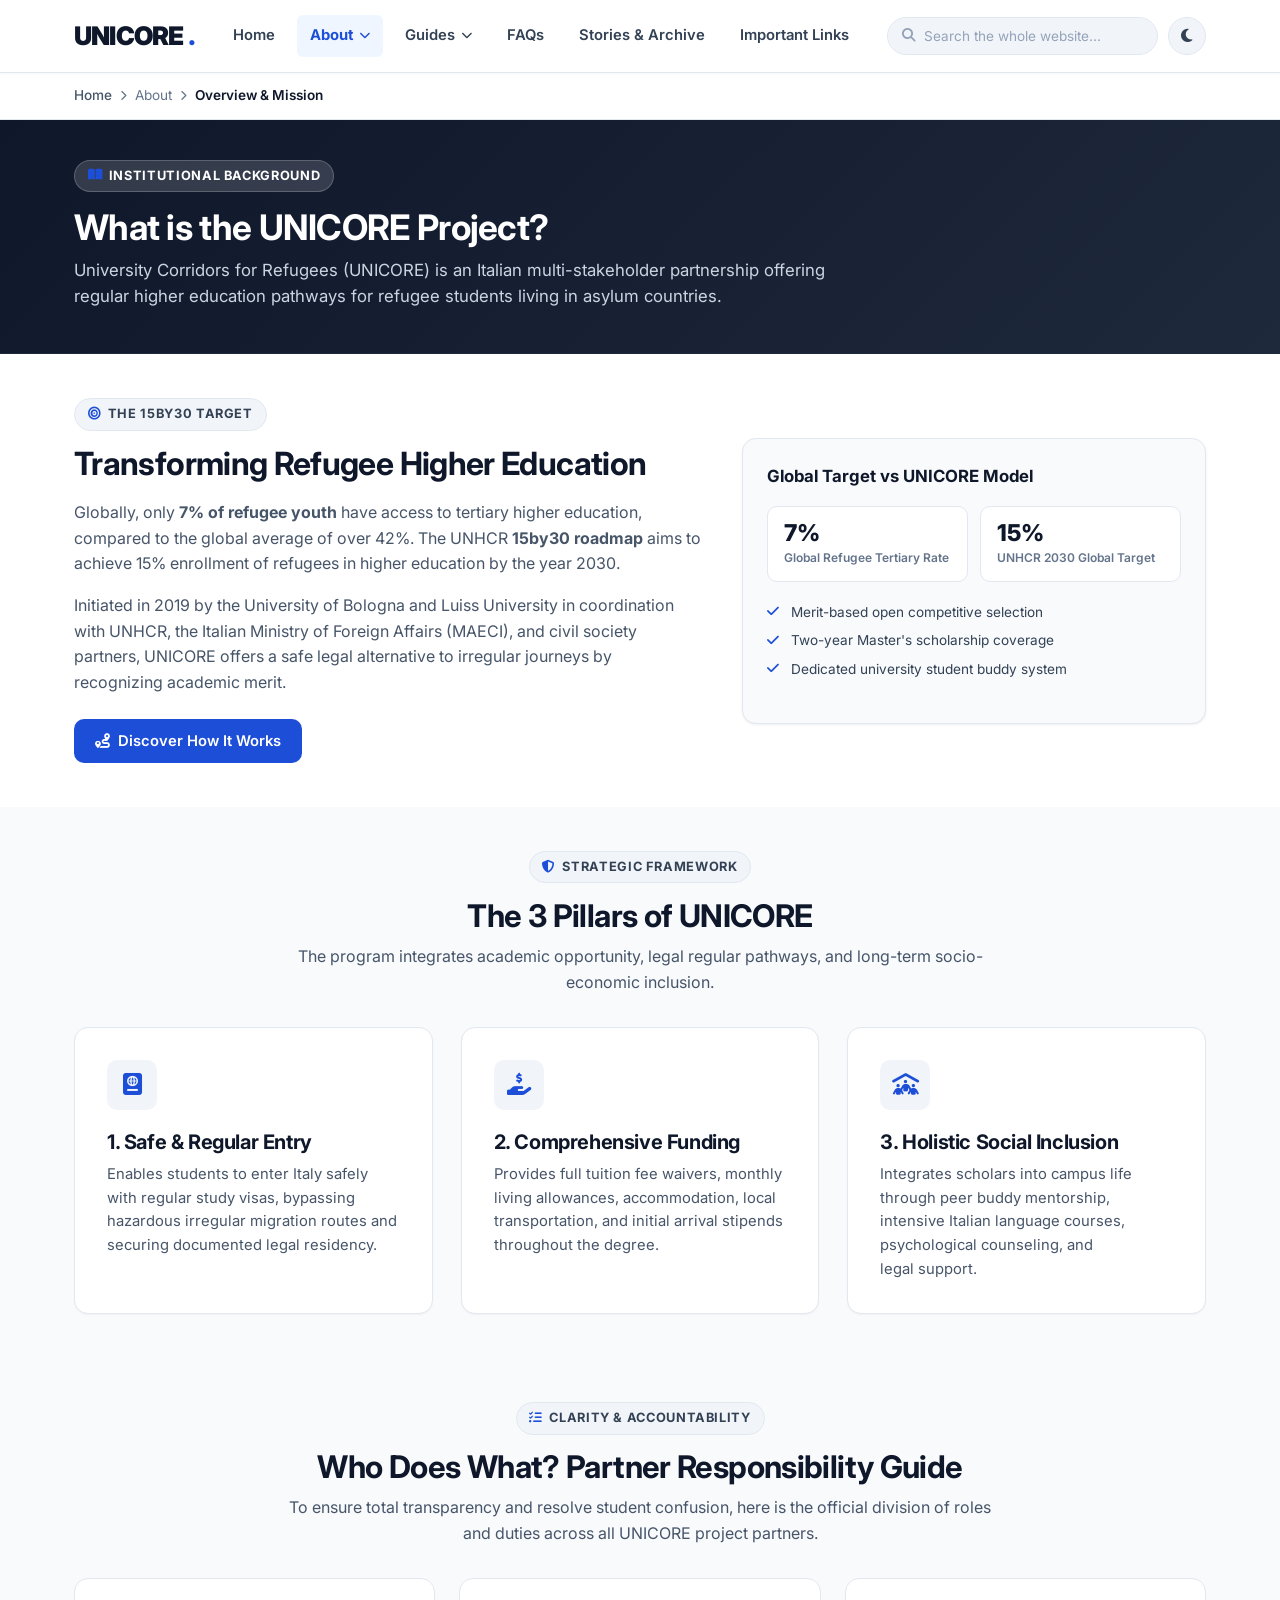
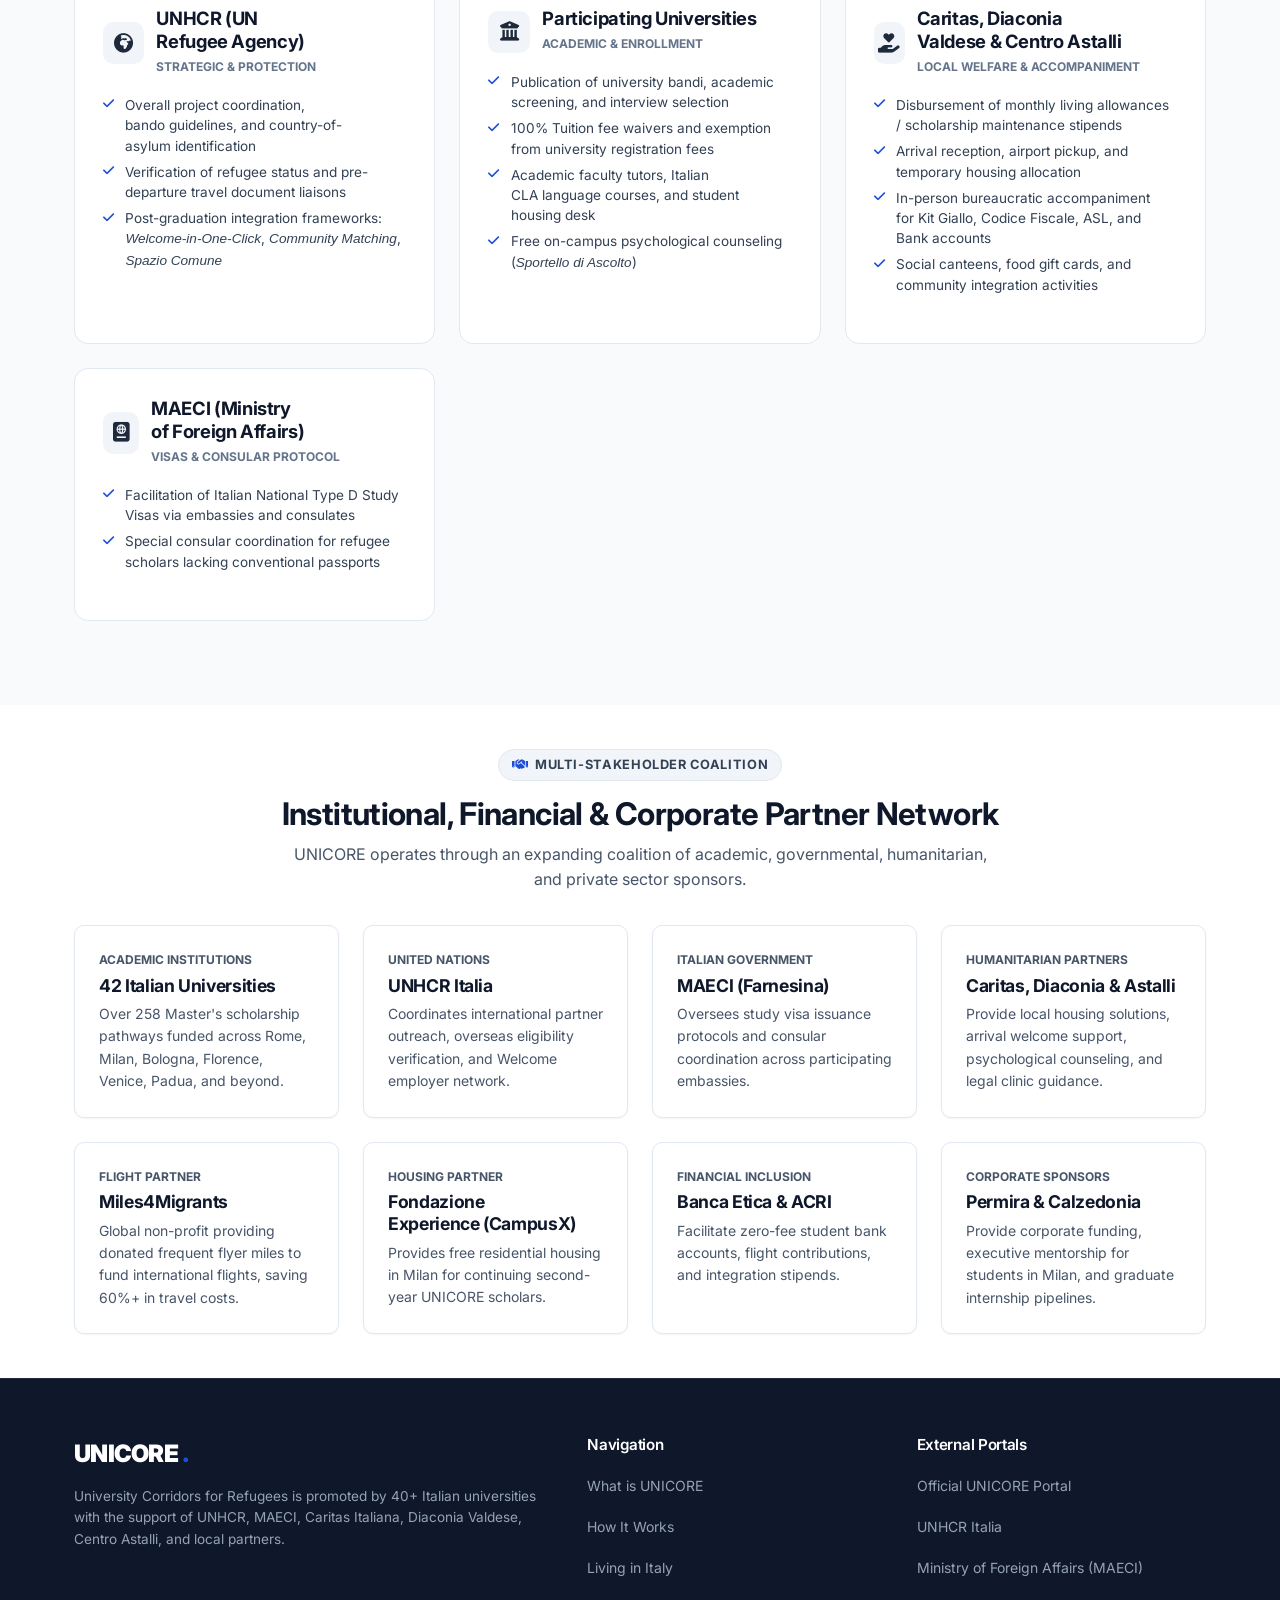
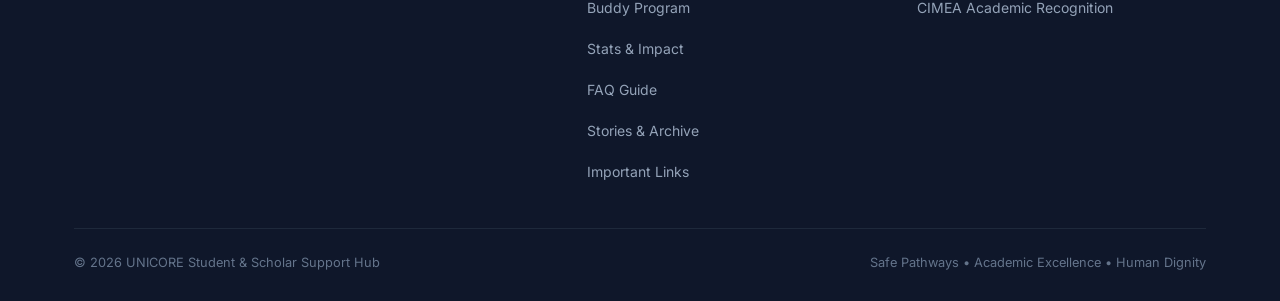
==== commit 87be293b: "feat(search): replace shortcut modal with direct live universal search bar indexing entire website" ====
--- a/about.html
+++ b/about.html
@@ -54,11 +54,16 @@
       </nav>
 
             <div class="nav-actions">
-        <button class="search-trigger-btn" aria-label="Open global search">
-          <i class="fa-solid fa-magnifying-glass"></i>
-          <span>Search...</span>
-          <span class="search-kbd-shortcut">Ctrl+K</span>
-        </button>
+        <div class="nav-search-wrapper" id="navSearchWrapper">
+          <div class="nav-search-box">
+            <i class="fa-solid fa-magnifying-glass nav-search-icon"></i>
+            <input type="text" id="siteSearchInput" class="nav-search-input" placeholder="Search the whole website..." autocomplete="off" aria-label="Search the whole website">
+            <button type="button" id="clearSearchBtn" class="search-clear-btn" aria-label="Clear search" style="display: none;">
+              <i class="fa-solid fa-xmark"></i>
+            </button>
+          </div>
+          <div class="search-dropdown-panel" id="siteSearchResults" style="display: none;"></div>
+        </div>
 
         <button class="theme-toggle-btn" aria-label="Switch between light and dark mode">
           <i class="fa-solid fa-moon"></i>
@@ -364,25 +369,7 @@
     </div>
   </footer>
 
-    <!-- Universal Global Search Modal -->
-  <div class="search-modal-backdrop" id="globalSearchModal" role="dialog" aria-modal="true" aria-label="Search site resources">
-    <div class="search-modal-card">
-      <div class="search-modal-header">
-        <i class="fa-solid fa-magnifying-glass"></i>
-        <input type="text" id="globalSearchInput" class="search-modal-input" placeholder="Search guides, Permesso, CFU, universities, FAQs..." autocomplete="off">
-        <button class="search-modal-close-btn" aria-label="Close search">ESC</button>
-      </div>
-      <div class="search-results-list" id="globalSearchResults">
-        <!-- Live dynamic search items will be populated here -->
-      </div>
-      <div class="search-modal-footer">
-        <span>Press <kbd>ESC</kbd> to close</span>
-        <div class="search-footer-shortcuts">
-          <span>Navigate <kbd>&uarr;</kbd> <kbd>&darr;</kbd></span>
-          <span>Select <kbd>&crarr;</kbd></span>
-        </div>
-      </div>
-    </div>
+    
   </div>
 
   <script src="js/app.js"></script>
--- a/css/styles.css
+++ b/css/styles.css
@@ -402,38 +402,239 @@
   display: flex;
   align-items: center;
   gap: 0.6rem;
-}
-
-.search-trigger-btn {
-  display: inline-flex;
+}/* Direct Live Universal Search Bar */
+.nav-search-wrapper {
+  position: relative;
+  display: flex;
+  align-items: center;
+}
+
+.nav-search-box {
+  display: flex;
   align-items: center;
   gap: 0.5rem;
   background-color: var(--slate-100);
   border: 1px solid var(--slate-200);
   border-radius: var(--radius-full);
-  padding: 0.4rem 0.85rem;
+  padding: 0.35rem 0.85rem;
+  transition: all 0.25s cubic-bezier(0.4, 0, 0.2, 1);
+  min-height: 38px;
+}
+
+.nav-search-box:focus-within,
+.nav-search-box:hover {
+  background-color: var(--white);
+  border-color: var(--primary);
+  box-shadow: 0 4px 14px rgba(29, 78, 216, 0.12);
+}
+
+.nav-search-icon {
+  color: var(--slate-400);
+  font-size: 0.85rem;
+  flex-shrink: 0;
+  transition: var(--transition);
+}
+
+.nav-search-box:focus-within .nav-search-icon {
+  color: var(--primary);
+}
+
+.nav-search-input {
+  border: none;
+  background: transparent;
+  outline: none;
+  font-family: inherit;
   font-size: 0.85rem;
   font-weight: 500;
+  color: var(--slate-900);
+  width: 220px;
+  transition: width 0.3s cubic-bezier(0.4, 0, 0.2, 1);
+}
+
+.nav-search-input:focus {
+  width: 300px;
+}
+
+.nav-search-input::placeholder {
+  color: var(--slate-400);
+  font-weight: 400;
+}
+
+.search-clear-btn {
+  background: none;
+  border: none;
+  color: var(--slate-400);
+  cursor: pointer;
+  padding: 0 0.2rem;
+  font-size: 0.85rem;
+  display: flex;
+  align-items: center;
+  justify-content: center;
+  transition: var(--transition);
+}
+
+.search-clear-btn:hover {
+  color: var(--slate-700);
+}
+
+/* Live Dropdown Panel */
+.search-dropdown-panel {
+  position: absolute;
+  top: calc(100% + 8px);
+  right: 0;
+  width: min(520px, 94vw);
+  max-height: 480px;
+  overflow-y: auto;
+  background-color: var(--white);
+  border: 1px solid var(--slate-200);
+  border-radius: var(--radius-lg);
+  box-shadow: 0 16px 36px -4px rgba(15, 23, 42, 0.16), 0 6px 12px -2px rgba(15, 23, 42, 0.08);
+  z-index: 2500;
+  animation: dropdownSlide 0.2s cubic-bezier(0.16, 1, 0.3, 1);
+}
+
+@keyframes dropdownSlide {
+  from { opacity: 0; transform: translateY(-8px); }
+  to { opacity: 1; transform: translateY(0); }
+}
+
+.search-dropdown-header {
+  display: flex;
+  align-items: center;
+  justify-content: space-between;
+  padding: 0.75rem 1rem;
+  background-color: var(--slate-50);
+  border-bottom: 1px solid var(--slate-200);
+  font-size: 0.75rem;
+  font-weight: 700;
+  text-transform: uppercase;
+  letter-spacing: 0.05em;
+  color: var(--slate-500);
+}
+
+.search-dropdown-list {
+  padding: 0.4rem;
+}
+
+.search-dropdown-item {
+  display: flex;
+  align-items: flex-start;
+  gap: 0.85rem;
+  padding: 0.75rem 0.9rem;
+  border-radius: var(--radius-md);
+  text-decoration: none;
+  color: inherit;
+  transition: var(--transition);
+}
+
+.search-dropdown-item:hover,
+.search-dropdown-item.active {
+  background-color: var(--slate-100);
+}
+
+.search-item-icon {
+  width: 2rem;
+  height: 2rem;
+  background-color: var(--primary-light);
+  color: var(--primary);
+  border-radius: var(--radius-sm);
+  display: flex;
+  align-items: center;
+  justify-content: center;
+  font-size: 0.9rem;
+  flex-shrink: 0;
+  margin-top: 0.15rem;
+}
+
+.search-item-content {
+  flex: 1;
+  min-width: 0;
+}
+
+.search-item-top {
+  display: flex;
+  align-items: center;
+  justify-content: space-between;
+  gap: 0.5rem;
+  margin-bottom: 0.2rem;
+}
+
+.search-item-title {
+  font-size: 0.875rem;
+  font-weight: 700;
+  color: var(--slate-900);
+  line-height: 1.35;
+}
+
+.search-item-tag {
+  font-size: 0.65rem;
+  font-weight: 700;
+  text-transform: uppercase;
+  letter-spacing: 0.04em;
+  padding: 0.15rem 0.45rem;
+  background-color: var(--slate-200);
+  color: var(--slate-700);
+  border-radius: 4px;
+  white-space: nowrap;
+}
+
+.search-item-desc {
+  font-size: 0.775rem;
   color: var(--slate-600);
-  cursor: pointer;
-  transition: var(--transition);
-  min-height: 38px;
-}
-
-.search-trigger-btn:hover {
-  background-color: var(--slate-200);
-  color: var(--slate-900);
-  border-color: var(--primary-border);
-}
-
-.search-kbd-shortcut {
-  font-size: 0.7rem;
+  line-height: 1.45;
+  display: -webkit-box;
+  -webkit-line-clamp: 2;
+  -webkit-box-orient: vertical;
+  overflow: hidden;
+}
+
+.search-highlight {
+  background-color: #fef08a;
+  color: #854d0e;
+  padding: 0.05rem 0.2rem;
+  border-radius: 2px;
   font-weight: 700;
-  background-color: var(--white);
-  border: 1px solid var(--slate-300);
-  padding: 0.15rem 0.4rem;
-  border-radius: 4px;
+}
+
+[data-theme="dark"] .search-highlight {
+  background-color: #854d0e;
+  color: #fef08a;
+}
+
+.search-empty-state {
+  padding: 2rem 1.5rem;
+  text-align: center;
   color: var(--slate-500);
+}
+
+.search-empty-state i {
+  font-size: 2rem;
+  color: var(--slate-400);
+  margin-bottom: 0.75rem;
+}
+
+.search-empty-state p {
+  font-size: 0.875rem;
+}
+
+@media (max-width: 820px) {
+  .nav-search-wrapper {
+    position: static;
+  }
+  .nav-search-input {
+    width: 140px;
+  }
+  .nav-search-input:focus {
+    width: 180px;
+  }
+  .search-dropdown-panel {
+    position: fixed;
+    top: 68px;
+    left: 1rem;
+    right: 1rem;
+    width: calc(100vw - 2rem);
+    max-height: 75vh;
+  }
 }
 
 .theme-toggle-btn {
@@ -475,187 +676,6 @@
   outline: 2px solid var(--primary);
 }
 
-/* Global Search Modal */
-.search-modal-backdrop {
-  position: fixed;
-  top: 0;
-  left: 0;
-  width: 100vw;
-  height: 100vh;
-  background-color: rgba(15, 23, 42, 0.65);
-  backdrop-filter: blur(6px);
-  -webkit-backdrop-filter: blur(6px);
-  z-index: 2000;
-  display: none;
-  align-items: flex-start;
-  justify-content: center;
-  padding: 4rem 1.5rem 2rem 1.5rem;
-  animation: fadeIn 0.2s ease-out;
-}
-
-.search-modal-backdrop.open {
-  display: flex;
-}
-
-.search-modal-card {
-  background-color: var(--white);
-  border: 1px solid var(--slate-200);
-  border-radius: var(--radius-xl);
-  box-shadow: var(--shadow-xl);
-  width: 100%;
-  max-width: 640px;
-  overflow: hidden;
-  display: flex;
-  flex-direction: column;
-  max-height: 80vh;
-  animation: modalSlide 0.2s cubic-bezier(0.16, 1, 0.3, 1);
-}
-
-@keyframes modalSlide {
-  from { opacity: 0; transform: translateY(-16px) scale(0.98); }
-  to { opacity: 1; transform: translateY(0) scale(1); }
-}
-
-.search-modal-header {
-  display: flex;
-  align-items: center;
-  gap: 0.85rem;
-  padding: 1.15rem 1.5rem;
-  border-bottom: 1px solid var(--slate-200);
-  background-color: var(--white);
-}
-
-.search-modal-header i {
-  color: var(--slate-400);
-  font-size: 1.15rem;
-}
-
-.search-modal-input {
-  flex: 1;
-  border: none;
-  background: transparent;
-  font-family: inherit;
-  font-size: 1.1rem;
-  font-weight: 500;
-  color: var(--slate-900);
-  outline: none;
-}
-
-.search-modal-input::placeholder {
-  color: var(--slate-400);
-}
-
-.search-modal-close-btn {
-  background: var(--slate-100);
-  border: 1px solid var(--slate-200);
-  border-radius: var(--radius-sm);
-  padding: 0.25rem 0.55rem;
-  font-size: 0.75rem;
-  font-weight: 700;
-  color: var(--slate-500);
-  cursor: pointer;
-}
-
-.search-modal-close-btn:hover {
-  background-color: var(--slate-200);
-  color: var(--slate-800);
-}
-
-.search-results-list {
-  overflow-y: auto;
-  padding: 0.75rem;
-  display: flex;
-  flex-direction: column;
-  gap: 0.35rem;
-}
-
-.search-result-item {
-  display: flex;
-  align-items: center;
-  justify-content: space-between;
-  gap: 1rem;
-  padding: 0.85rem 1rem;
-  border-radius: var(--radius-md);
-  text-decoration: none;
-  transition: var(--transition);
-  border: 1px solid transparent;
-}
-
-.search-result-item:hover,
-.search-result-item.selected {
-  background-color: var(--primary-light);
-  border-color: var(--primary-border);
-}
-
-.search-result-item:hover .search-result-title,
-.search-result-item.selected .search-result-title {
-  color: var(--primary);
-}
-
-.search-result-info {
-  display: flex;
-  flex-direction: column;
-  gap: 0.2rem;
-}
-
-.search-result-title {
-  font-size: 0.95rem;
-  font-weight: 700;
-  color: var(--slate-900);
-  display: flex;
-  align-items: center;
-  gap: 0.5rem;
-}
-
-.search-result-desc {
-  font-size: 0.8rem;
-  color: var(--slate-600);
-}
-
-.search-result-tag {
-  font-size: 0.7rem;
-  font-weight: 700;
-  text-transform: uppercase;
-  background-color: var(--slate-100);
-  border: 1px solid var(--slate-200);
-  color: var(--slate-600);
-  padding: 0.15rem 0.45rem;
-  border-radius: 4px;
-}
-
-.search-modal-footer {
-  padding: 0.75rem 1.25rem;
-  background-color: var(--slate-50);
-  border-top: 1px solid var(--slate-200);
-  display: flex;
-  align-items: center;
-  justify-content: space-between;
-  font-size: 0.75rem;
-  color: var(--slate-500);
-}
-
-.search-footer-shortcuts {
-  display: flex;
-  gap: 0.85rem;
-}
-
-.search-footer-shortcuts kbd {
-  background: var(--white);
-  border: 1px solid var(--slate-300);
-  border-radius: 3px;
-  padding: 0.1rem 0.35rem;
-  font-family: inherit;
-  font-size: 0.7rem;
-  color: var(--slate-600);
-}
-
-.search-empty-state {
-  padding: 2.5rem 1.5rem;
-  text-align: center;
-  color: var(--slate-500);
-  font-size: 0.9rem;
-}
-
 /* Page Hero Banner */
 .page-hero {
   background: linear-gradient(135deg, #0f172a 0%, #1e293b 100%);
@@ -781,12 +801,17 @@
 }
 
 .hero-feature-list li {
-  display: flex;
-  align-items: center;
-  gap: 0.45rem;
+  display: block;
+  position: relative;
+  padding-left: 1.5rem;
+  line-height: 1.5;
+  text-wrap: pretty;
 }
 
 .hero-feature-list i {
+  position: absolute;
+  left: 0;
+  top: 0.22rem;
   color: var(--primary);
   font-size: 0.85rem;
 }
@@ -1131,20 +1156,29 @@
 
 .step-checklist {
   display: grid;
-  grid-template-columns: 1fr 1fr;
-  gap: 0.5rem;
-  font-size: 0.85rem;
+  grid-template-columns: repeat(auto-fit, minmax(280px, 1fr));
+  gap: 0.75rem;
+  font-size: 0.875rem;
   color: var(--slate-700);
   background-color: var(--slate-50);
-  padding: 0.85rem 1rem;
+  padding: 0.9rem 1.15rem;
   border-radius: var(--radius-md);
   border: 1px solid var(--slate-200);
 }
 
 .step-checklist li {
-  display: flex;
-  align-items: center;
-  gap: 0.4rem;
+  display: block;
+  position: relative;
+  padding-left: 1.5rem;
+  line-height: 1.5;
+  text-wrap: pretty;
+}
+
+.step-checklist li i {
+  position: absolute;
+  left: 0;
+  top: 0.22rem;
+  font-size: 0.85rem;
 }
 
 /* FAQ Hub Section */
@@ -1407,12 +1441,17 @@
 }
 
 .support-services-list li {
-  display: flex;
-  align-items: center;
-  gap: 0.4rem;
+  display: block;
+  position: relative;
+  padding-left: 1.4rem;
+  line-height: 1.5;
+  text-wrap: pretty;
 }
 
 .support-services-list i {
+  position: absolute;
+  left: 0;
+  top: 0.22rem;
   color: var(--primary);
   font-size: 0.8rem;
 }
@@ -1712,15 +1751,19 @@
 }
 
 .link-features-list li {
-  display: flex;
-  align-items: flex-start;
-  gap: 0.4rem;
+  display: block;
+  position: relative;
+  padding-left: 1.4rem;
+  line-height: 1.5;
+  text-wrap: pretty;
 }
 
 .link-features-list i {
+  position: absolute;
+  left: 0;
+  top: 0.22rem;
   color: var(--primary);
   font-size: 0.8rem;
-  margin-top: 0.2rem;
 }
 
 .link-contacts {
@@ -2316,15 +2359,18 @@
 }
 
 .step-instruction-content li {
-  display: flex;
-  align-items: flex-start;
-  gap: 0.4rem;
+  display: block;
+  position: relative;
+  padding-left: 1.5rem;
+  line-height: 1.55;
+  text-wrap: pretty;
 }
 
 .step-instruction-content li i {
-  color: var(--primary);
-  margin-top: 0.2rem;
-  font-size: 0.75rem;
+  position: absolute;
+  left: 0;
+  top: 0.22rem;
+  font-size: 0.8rem;
 }
 
 .pdf-preview-container {
@@ -2467,14 +2513,18 @@
 }
 
 .org-services-list li {
-  display: flex;
-  align-items: flex-start;
-  gap: 0.45rem;
+  display: block;
+  position: relative;
+  padding-left: 1.4rem;
+  line-height: 1.5;
+  text-wrap: pretty;
 }
 
 .org-services-list li i {
+  position: absolute;
+  left: 0;
+  top: 0.22rem;
   color: var(--primary);
-  margin-top: 0.2rem;
   font-size: 0.8rem;
 }
 
@@ -3522,9 +3572,10 @@
 
 .spotlight-story-grid {
   display: grid;
-  grid-template-columns: minmax(320px, 45%) 1fr;
+  grid-template-columns: minmax(320px, 42%) 1fr;
   gap: 0;
   align-items: stretch;
+  min-height: 100%;
 }
 
 @media (max-width: 900px) {
@@ -3533,28 +3584,42 @@
   }
 }
 
+.spotlight-media-container {
+  display: flex;
+  flex-direction: column;
+  height: 100%;
+  width: 100%;
+  position: relative;
+  background: var(--slate-100);
+  overflow: hidden;
+}
+
 .spotlight-media-gallery {
   display: grid;
   grid-template-columns: 1fr 1fr;
-  gap: 6px;
-  background: #0f172a;
-  padding: 6px;
+  gap: 2px;
+  background: var(--slate-200);
+  height: 100%;
+  width: 100%;
   min-height: 280px;
 }
 
 .spotlight-media-single {
   display: block;
-  background: #0f172a;
-  padding: 6px;
+  height: 100%;
+  width: 100%;
+  background: var(--slate-100);
   min-height: 280px;
 }
 
 .spotlight-media-quad {
   display: grid;
   grid-template-columns: 1fr 1fr;
-  gap: 6px;
-  background: #0f172a;
-  padding: 6px;
+  grid-template-rows: 1fr 1fr;
+  gap: 2px;
+  height: 100%;
+  width: 100%;
+  background: var(--slate-200);
   min-height: 280px;
 }
 
@@ -3562,20 +3627,30 @@
   display: block;
   position: relative;
   overflow: hidden;
-  border-radius: var(--radius-sm);
   height: 100%;
-  min-height: 135px;
+  width: 100%;
 }
 
 .spotlight-media-link img {
   width: 100%;
   height: 100%;
   object-fit: cover;
+  display: block;
   transition: transform 0.35s cubic-bezier(0.4, 0, 0.2, 1);
 }
 
 .spotlight-media-link:hover img {
   transform: scale(1.05);
+}
+
+@media (max-width: 900px) {
+  .spotlight-media-gallery,
+  .spotlight-media-single,
+  .spotlight-media-quad {
+    min-height: 240px;
+    max-height: 320px;
+    height: 260px;
+  }
 }
 
 .spotlight-content-body {
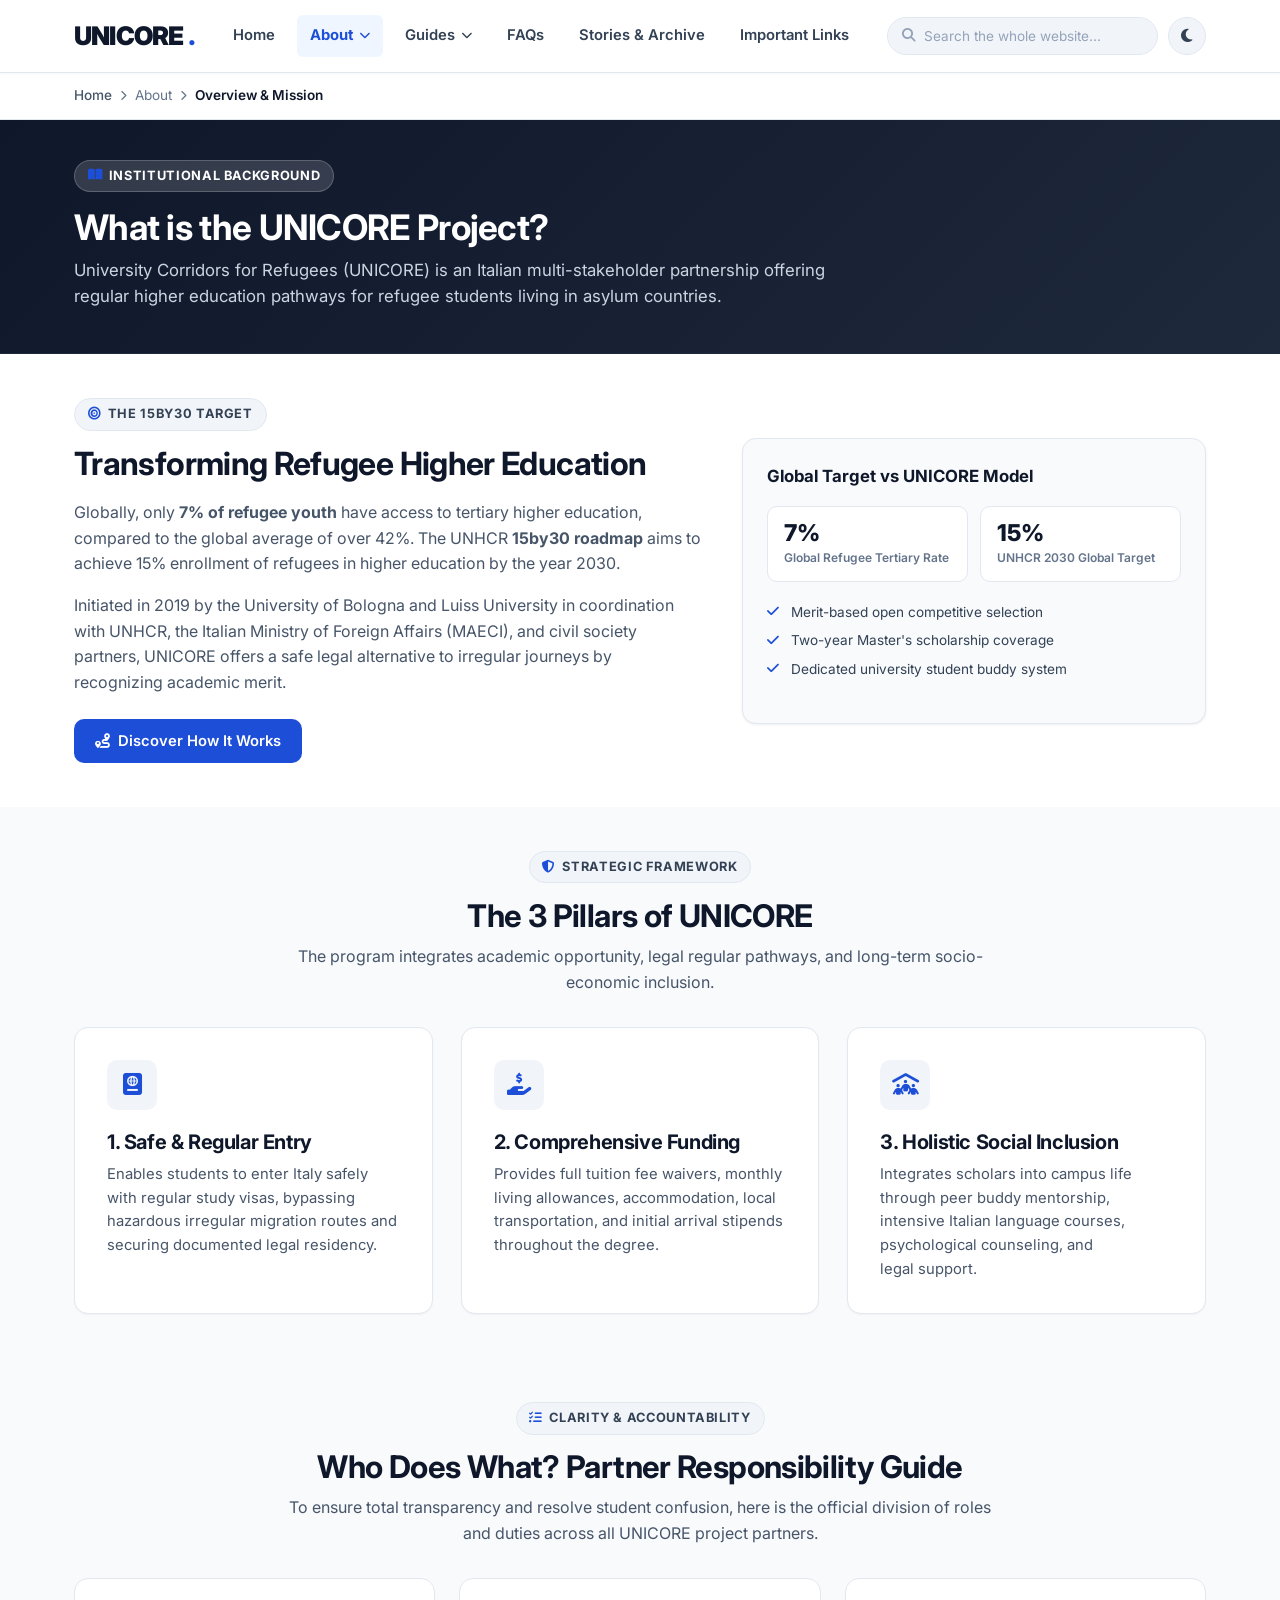
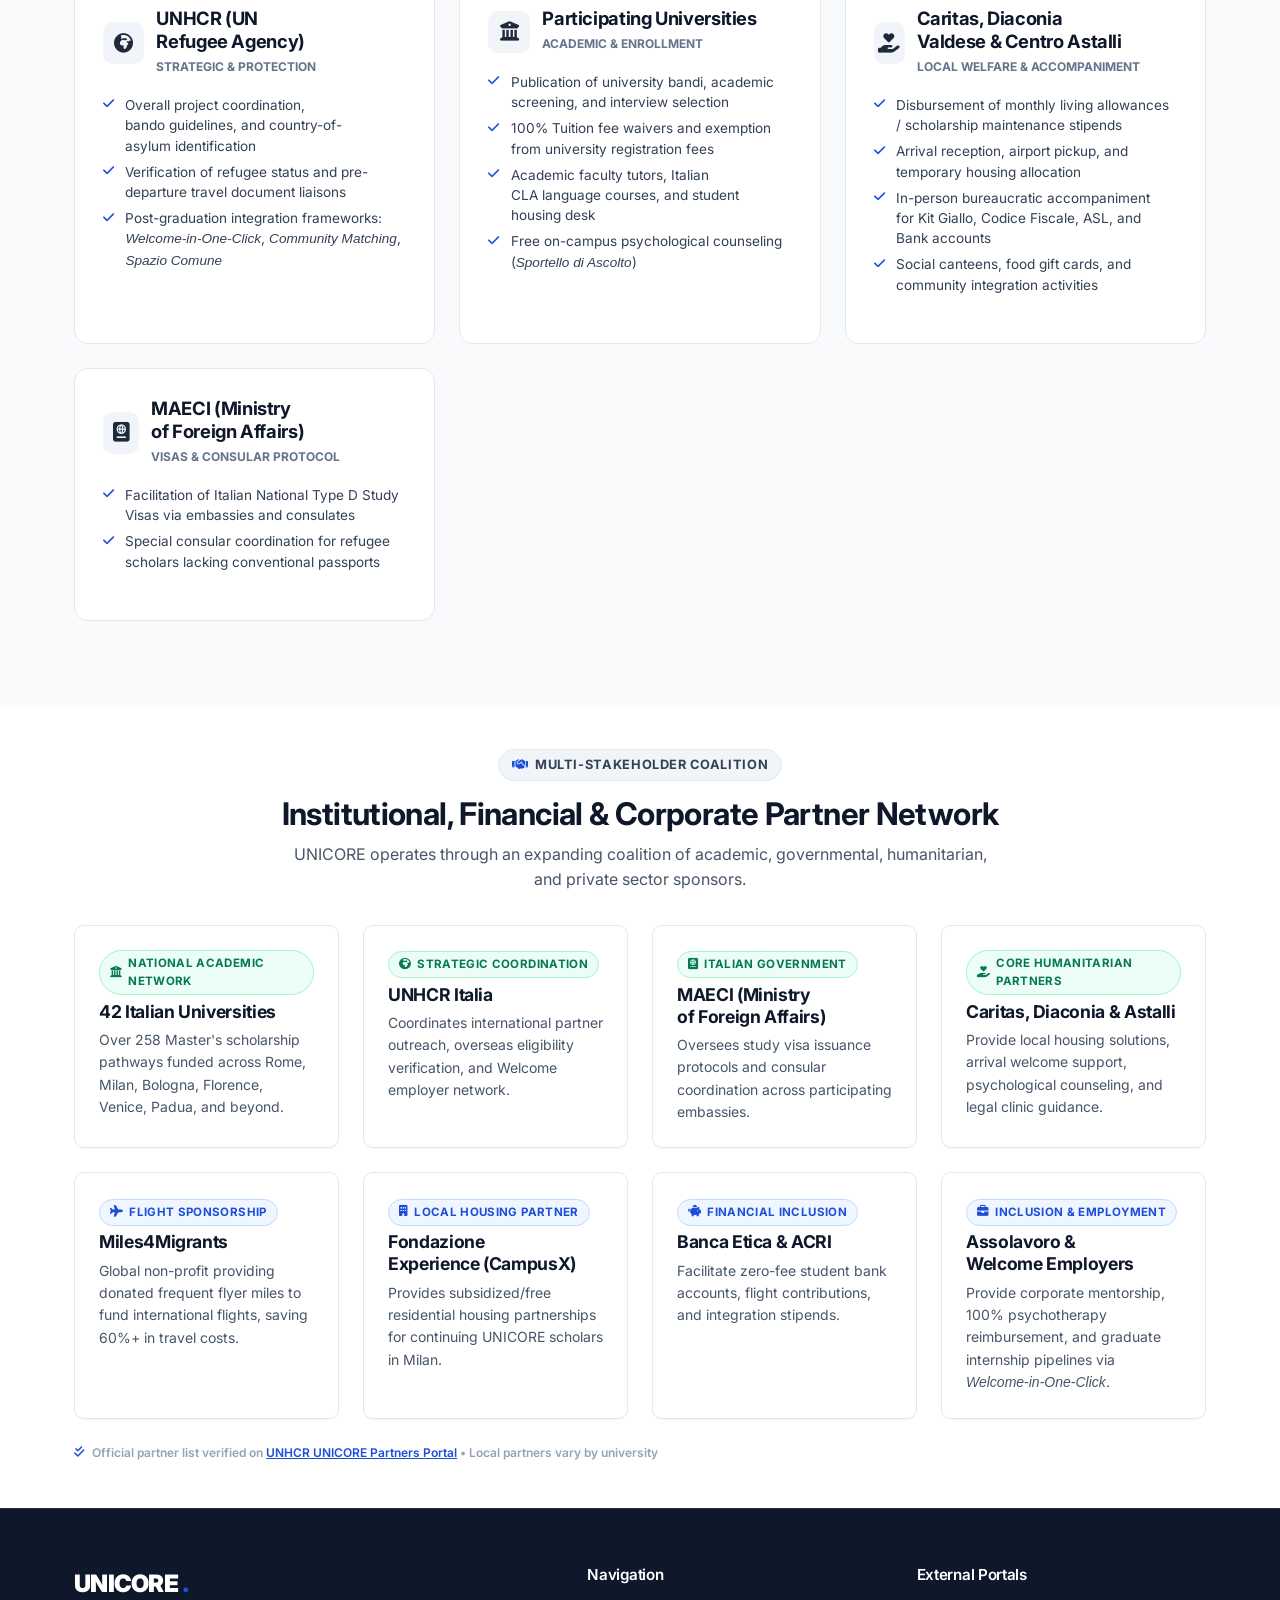
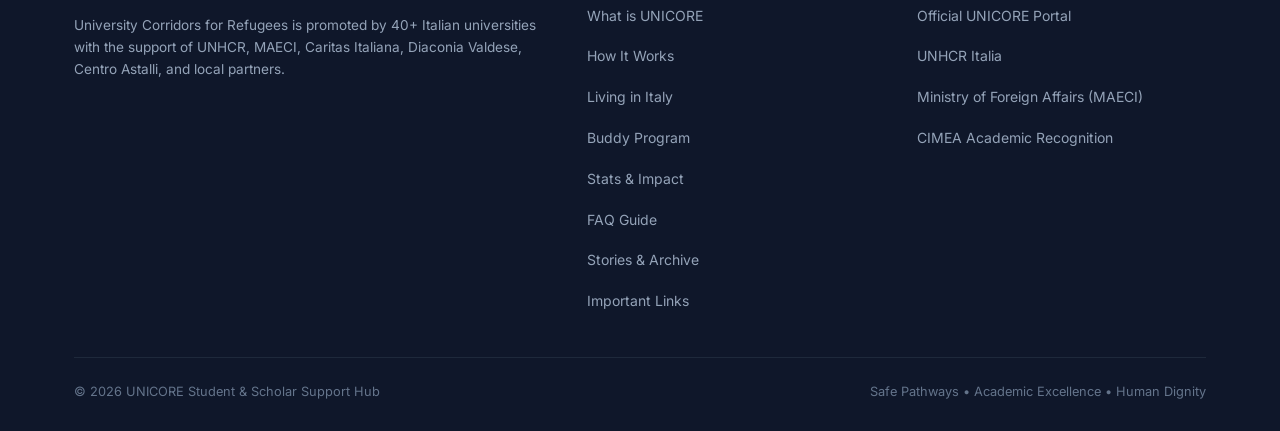
==== commit 251e766d: "feat: complete website transformation with 3-tier trust badges, benefits matrix, 8-stage help naviga" ====
--- a/about.html
+++ b/about.html
@@ -55,6 +55,9 @@
 
             <div class="nav-actions">
         <div class="nav-search-wrapper" id="navSearchWrapper">
+          <button type="button" class="mobile-search-toggle-btn" id="mobileSearchToggle" aria-label="Open search">
+            <i class="fa-solid fa-magnifying-glass"></i>
+          </button>
           <div class="nav-search-box">
             <i class="fa-solid fa-magnifying-glass nav-search-icon"></i>
             <input type="text" id="siteSearchInput" class="nav-search-input" placeholder="Search the whole website..." autocomplete="off" aria-label="Search the whole website">
@@ -64,8 +67,7 @@
           </div>
           <div class="search-dropdown-panel" id="siteSearchResults" style="display: none;"></div>
         </div>
-
-        <button class="theme-toggle-btn" aria-label="Switch between light and dark mode">
+<button class="theme-toggle-btn" aria-label="Switch between light and dark mode">
           <i class="fa-solid fa-moon"></i>
         </button>
 
@@ -274,54 +276,59 @@
         </p>
       </div>
 
-      <div class="partners-matrix">
-        <div class="partner-box">
-          <div class="partner-badge">Academic Institutions</div>
+            <div class="partners-matrix">
+        <div class="partner-box">
+          <div class="partner-badge trust-badge-official"><i class="fa-solid fa-building-columns"></i> National Academic Network</div>
           <h4>42 Italian Universities</h4>
           <p>Over 258 Master's scholarship pathways funded across Rome, Milan, Bologna, Florence, Venice, Padua, and beyond.</p>
         </div>
 
         <div class="partner-box">
-          <div class="partner-badge">United Nations</div>
+          <div class="partner-badge trust-badge-official"><i class="fa-solid fa-earth-africa"></i> Strategic Coordination</div>
           <h4>UNHCR Italia</h4>
           <p>Coordinates international partner outreach, overseas eligibility verification, and Welcome employer network.</p>
         </div>
 
         <div class="partner-box">
-          <div class="partner-badge">Italian Government</div>
-          <h4>MAECI (Farnesina)</h4>
+          <div class="partner-badge trust-badge-official"><i class="fa-solid fa-passport"></i> Italian Government</div>
+          <h4>MAECI (Ministry of Foreign Affairs)</h4>
           <p>Oversees study visa issuance protocols and consular coordination across participating embassies.</p>
         </div>
 
         <div class="partner-box">
-          <div class="partner-badge">Humanitarian Partners</div>
+          <div class="partner-badge trust-badge-official"><i class="fa-solid fa-hand-holding-heart"></i> Core Humanitarian Partners</div>
           <h4>Caritas, Diaconia & Astalli</h4>
           <p>Provide local housing solutions, arrival welcome support, psychological counseling, and legal clinic guidance.</p>
         </div>
 
         <div class="partner-box">
-          <div class="partner-badge">Flight Partner</div>
+          <div class="partner-badge trust-badge-verified"><i class="fa-solid fa-plane"></i> Flight Sponsorship</div>
           <h4>Miles4Migrants</h4>
           <p>Global non-profit providing donated frequent flyer miles to fund international flights, saving 60%+ in travel costs.</p>
         </div>
 
         <div class="partner-box">
-          <div class="partner-badge">Housing Partner</div>
+          <div class="partner-badge trust-badge-verified"><i class="fa-solid fa-building"></i> Local Housing Partner</div>
           <h4>Fondazione Experience (CampusX)</h4>
-          <p>Provides free residential housing in Milan for continuing second-year UNICORE scholars.</p>
-        </div>
-
-        <div class="partner-box">
-          <div class="partner-badge">Financial Inclusion</div>
+          <p>Provides subsidized/free residential housing partnerships for continuing UNICORE scholars in Milan.</p>
+        </div>
+
+        <div class="partner-box">
+          <div class="partner-badge trust-badge-verified"><i class="fa-solid fa-piggy-bank"></i> Financial Inclusion</div>
           <h4>Banca Etica & ACRI</h4>
           <p>Facilitate zero-fee student bank accounts, flight contributions, and integration stipends.</p>
         </div>
 
         <div class="partner-box">
-          <div class="partner-badge">Corporate Sponsors</div>
-          <h4>Permira & Calzedonia</h4>
-          <p>Provide corporate funding, executive mentorship for students in Milan, and graduate internship pipelines.</p>
-        </div>
+          <div class="partner-badge trust-badge-verified"><i class="fa-solid fa-briefcase"></i> Inclusion & Employment</div>
+          <h4>Assolavoro & Welcome Employers</h4>
+          <p>Provide corporate mentorship, 100% psychotherapy reimbursement, and graduate internship pipelines via <em>Welcome-in-One-Click</em>.</p>
+        </div>
+      </div>
+
+      <div class="stat-source-note" style="margin-top: 1.5rem;">
+        <i class="fa-solid fa-check-double" style="color: var(--primary);"></i>
+        <span>Official partner list verified on <a href="https://universitycorridors.unhcr.it/partners/" target="_blank" rel="noopener noreferrer" style="color: var(--primary); text-decoration: underline;">UNHCR UNICORE Partners Portal</a> &bull; Local partners vary by university</span>
       </div>
     </div>
   </section>
--- a/css/styles.css
+++ b/css/styles.css
@@ -3728,3 +3728,449 @@
   line-height: 1.55;
 }
 
+
+/* ==========================================================================
+   Trust Classification Badges (Official, Verified, Community)
+   ========================================================================== */
+.trust-badge-official {
+  display: inline-flex;
+  align-items: center;
+  gap: 0.35rem;
+  padding: 0.2rem 0.65rem;
+  font-size: 0.72rem;
+  font-weight: 700;
+  text-transform: uppercase;
+  letter-spacing: 0.03em;
+  background-color: #ecfdf5;
+  color: #047857;
+  border: 1px solid #a7f3d0;
+  border-radius: var(--radius-full);
+}
+
+[data-theme="dark"] .trust-badge-official {
+  background-color: rgba(6, 78, 59, 0.4);
+  color: #34d399;
+  border-color: #065f46;
+}
+
+.trust-badge-verified {
+  display: inline-flex;
+  align-items: center;
+  gap: 0.35rem;
+  padding: 0.2rem 0.65rem;
+  font-size: 0.72rem;
+  font-weight: 700;
+  text-transform: uppercase;
+  letter-spacing: 0.03em;
+  background-color: #eff6ff;
+  color: #1d4ed8;
+  border: 1px solid #bfdbfe;
+  border-radius: var(--radius-full);
+}
+
+[data-theme="dark"] .trust-badge-verified {
+  background-color: rgba(30, 58, 138, 0.4);
+  color: #60a5fa;
+  border-color: #1e40af;
+}
+
+.trust-badge-community {
+  display: inline-flex;
+  align-items: center;
+  gap: 0.35rem;
+  padding: 0.2rem 0.65rem;
+  font-size: 0.72rem;
+  font-weight: 700;
+  text-transform: uppercase;
+  letter-spacing: 0.03em;
+  background-color: #fff7ed;
+  color: #c2410c;
+  border: 1px solid #fed7aa;
+  border-radius: var(--radius-full);
+}
+
+[data-theme="dark"] .trust-badge-community {
+  background-color: rgba(124, 45, 18, 0.4);
+  color: #fb923c;
+  border-color: #9a3412;
+}
+
+/* Independent Platform Header Banner */
+.independent-hub-banner {
+  background: linear-gradient(90deg, #1e3a8a 0%, #0f172a 100%);
+  color: var(--white);
+  padding: 0.6rem 0;
+  border-bottom: 1px solid rgba(255, 255, 255, 0.1);
+  font-size: 0.825rem;
+}
+
+.independent-hub-banner-inner {
+  display: flex;
+  align-items: center;
+  justify-content: space-between;
+  gap: 1rem;
+  flex-wrap: wrap;
+}
+
+.independent-hub-text {
+  flex: 1;
+  color: #e2e8f0;
+  line-height: 1.4;
+}
+
+.btn-primary-light {
+  background-color: rgba(255, 255, 255, 0.15);
+  color: var(--white);
+  border: 1px solid rgba(255, 255, 255, 0.25);
+  font-weight: 600;
+}
+
+.btn-primary-light:hover {
+  background-color: var(--white);
+  color: var(--primary);
+}
+
+/* Stats Source Note */
+.stat-source-note {
+  display: inline-flex;
+  align-items: center;
+  gap: 0.45rem;
+  margin-top: 0.85rem;
+  font-size: 0.75rem;
+  font-weight: 600;
+  color: var(--slate-400);
+}
+
+/* "How Can We Help You?" 8-Stage Interactive Matrix */
+.help-stage-grid {
+  display: grid;
+  grid-template-columns: repeat(auto-fit, minmax(260px, 1fr));
+  gap: 1.25rem;
+  margin-top: 2rem;
+}
+
+.help-stage-card {
+  background-color: var(--white);
+  border: 1px solid var(--slate-200);
+  border-radius: var(--radius-lg);
+  padding: 1.5rem;
+  display: flex;
+  flex-direction: column;
+  text-decoration: none;
+  color: inherit;
+  transition: var(--transition);
+  position: relative;
+  overflow: hidden;
+}
+
+.help-stage-card::before {
+  content: '';
+  position: absolute;
+  top: 0;
+  left: 0;
+  width: 4px;
+  height: 100%;
+  background: var(--primary);
+  opacity: 0;
+  transition: var(--transition);
+}
+
+.help-stage-card:hover {
+  transform: translateY(-4px);
+  box-shadow: var(--shadow-lg);
+  border-color: var(--primary-border);
+}
+
+.help-stage-card:hover::before {
+  opacity: 1;
+}
+
+.help-stage-icon {
+  width: 2.75rem;
+  height: 2.75rem;
+  border-radius: var(--radius-md);
+  background-color: var(--primary-light);
+  color: var(--primary);
+  display: flex;
+  align-items: center;
+  justify-content: center;
+  font-size: 1.25rem;
+  margin-bottom: 0.85rem;
+}
+
+.help-stage-badge {
+  font-size: 0.7rem;
+  font-weight: 700;
+  text-transform: uppercase;
+  letter-spacing: 0.05em;
+  color: var(--primary);
+  margin-bottom: 0.35rem;
+}
+
+.help-stage-card h3 {
+  font-size: 1.1rem;
+  color: var(--slate-900);
+  margin-bottom: 0.45rem;
+}
+
+.help-stage-card p {
+  font-size: 0.825rem;
+  color: var(--slate-600);
+  line-height: 1.5;
+  margin-bottom: 1rem;
+  flex: 1;
+}
+
+.help-stage-link {
+  font-size: 0.825rem;
+  font-weight: 700;
+  color: var(--primary);
+  display: flex;
+  align-items: center;
+  gap: 0.35rem;
+  margin-top: auto;
+  transition: var(--transition);
+}
+
+.help-stage-card:hover .help-stage-link {
+  gap: 0.6rem;
+}
+
+/* Guarantee / Benefits Comparison Table */
+.table-responsive {
+  width: 100%;
+  overflow-x: auto;
+  -webkit-overflow-scrolling: touch;
+  margin-top: 1.5rem;
+  border: 1px solid var(--slate-200);
+  border-radius: var(--radius-lg);
+  box-shadow: var(--shadow-sm);
+}
+
+.guarantee-table {
+  width: 100%;
+  border-collapse: collapse;
+  text-align: left;
+  background-color: var(--white);
+  font-size: 0.875rem;
+}
+
+.guarantee-table th {
+  background-color: var(--slate-100);
+  color: var(--slate-800);
+  font-weight: 700;
+  padding: 1rem 1.25rem;
+  border-bottom: 2px solid var(--slate-300);
+  text-transform: uppercase;
+  font-size: 0.75rem;
+  letter-spacing: 0.05em;
+}
+
+.guarantee-table td {
+  padding: 1rem 1.25rem;
+  border-bottom: 1px solid var(--slate-200);
+  color: var(--slate-700);
+  vertical-align: middle;
+}
+
+.guarantee-table tr:last-child td {
+  border-bottom: none;
+}
+
+.guarantee-table tr:hover td {
+  background-color: var(--slate-50);
+}
+
+/* Legal & Administrative Disclaimer Box */
+.legal-disclaimer-card {
+  background-color: #fefce8;
+  border: 1px solid #fef08a;
+  border-left: 4px solid #ca8a04;
+  border-radius: var(--radius-md);
+  padding: 1.25rem 1.5rem;
+  display: flex;
+  gap: 1.25rem;
+  align-items: flex-start;
+}
+
+[data-theme="dark"] .legal-disclaimer-card {
+  background-color: rgba(113, 63, 18, 0.25);
+  border-color: #854d0e;
+  border-left-color: #eab308;
+}
+
+.legal-disclaimer-icon {
+  width: 2.5rem;
+  height: 2.5rem;
+  border-radius: var(--radius-full);
+  background-color: #fef08a;
+  color: #854d0e;
+  display: flex;
+  align-items: center;
+  justify-content: center;
+  font-size: 1.1rem;
+  flex-shrink: 0;
+}
+
+[data-theme="dark"] .legal-disclaimer-icon {
+  background-color: #854d0e;
+  color: #fef08a;
+}
+
+.legal-disclaimer-content h4 {
+  margin: 0 0 0.35rem 0;
+  font-size: 0.95rem;
+  color: #854d0e;
+}
+
+[data-theme="dark"] .legal-disclaimer-content h4 {
+  color: #fef08a;
+}
+
+.legal-disclaimer-content p {
+  margin: 0;
+  font-size: 0.825rem;
+  color: #713f12;
+  line-height: 1.55;
+}
+
+[data-theme="dark"] .legal-disclaimer-content p {
+  color: #fde68a;
+}
+
+/* FAQ Trust Legend & Source Tags */
+.faq-trust-legend {
+  display: flex;
+  align-items: center;
+  gap: 0.75rem;
+  flex-wrap: wrap;
+  padding: 1rem 1.25rem;
+  background-color: var(--slate-50);
+  border: 1px solid var(--slate-200);
+  border-radius: var(--radius-md);
+  margin-bottom: 2rem;
+  font-size: 0.8rem;
+}
+
+.legend-title {
+  font-weight: 700;
+  color: var(--slate-700);
+}
+
+.faq-q-text {
+  display: block;
+  margin-top: 0.35rem;
+  font-size: 1rem;
+  font-weight: 700;
+  color: var(--slate-900);
+}
+
+.faq-source-tag {
+  display: inline-flex;
+  align-items: center;
+  gap: 0.35rem;
+  margin-top: 0.85rem;
+  padding: 0.25rem 0.55rem;
+  font-size: 0.72rem;
+  font-weight: 600;
+  background-color: var(--slate-100);
+  color: var(--slate-600);
+  border-radius: 4px;
+  border: 1px solid var(--slate-200);
+}
+
+/* Mobile search responsive override */
+.mobile-search-toggle-btn {
+  display: none;
+  align-items: center;
+  justify-content: center;
+  width: 38px;
+  height: 38px;
+  border-radius: var(--radius-full);
+  background-color: var(--slate-100);
+  border: 1px solid var(--slate-200);
+  color: var(--slate-700);
+  font-size: 0.9rem;
+  cursor: pointer;
+  transition: var(--transition);
+}
+
+.mobile-search-toggle-btn:hover {
+  background-color: var(--slate-200);
+  color: var(--primary);
+  border-color: var(--primary-border);
+}
+
+@media (max-width: 820px) {
+  .mobile-search-toggle-btn {
+    display: inline-flex;
+  }
+
+  .nav-search-box {
+    display: none;
+  }
+
+  .nav-search-wrapper.mobile-expanded .mobile-search-toggle-btn {
+    display: none;
+  }
+
+  .nav-search-wrapper.mobile-expanded .nav-search-box {
+    display: flex;
+    position: fixed;
+    top: 0;
+    left: 0;
+    right: 0;
+    width: 100vw;
+    height: 60px;
+    z-index: 2100;
+    background-color: var(--white);
+    border: none;
+    border-bottom: 2px solid var(--primary);
+    border-radius: 0;
+    padding: 0 1rem;
+    box-shadow: 0 6px 20px rgba(0, 0, 0, 0.15);
+    gap: 0.75rem;
+    animation: searchSlideDown 0.2s cubic-bezier(0.16, 1, 0.3, 1);
+  }
+
+  .nav-search-wrapper.mobile-expanded .nav-search-input {
+    width: 100%;
+    font-size: 0.95rem;
+  }
+
+  .nav-search-wrapper.mobile-expanded .nav-search-input:focus {
+    width: 100%;
+  }
+
+  .nav-search-wrapper.mobile-expanded .search-clear-btn {
+    display: flex !important;
+    font-size: 1.1rem;
+    padding: 0.35rem;
+  }
+
+  .search-dropdown-panel {
+    position: fixed;
+    top: 60px;
+    left: 0.5rem;
+    right: 0.5rem;
+    width: calc(100vw - 1rem);
+    max-height: 75vh;
+    z-index: 2200;
+  }
+}
+
+@keyframes searchSlideDown {
+  from { opacity: 0; transform: translateY(-100%); }
+  to { opacity: 1; transform: translateY(0); }
+}
+
+[data-theme="dark"] .mobile-search-toggle-btn {
+  background-color: var(--slate-800);
+  border-color: var(--slate-700);
+  color: var(--slate-200);
+}
+
+[data-theme="dark"] .nav-search-wrapper.mobile-expanded .nav-search-box {
+  background-color: #0f172a;
+  border-bottom-color: var(--primary);
+}
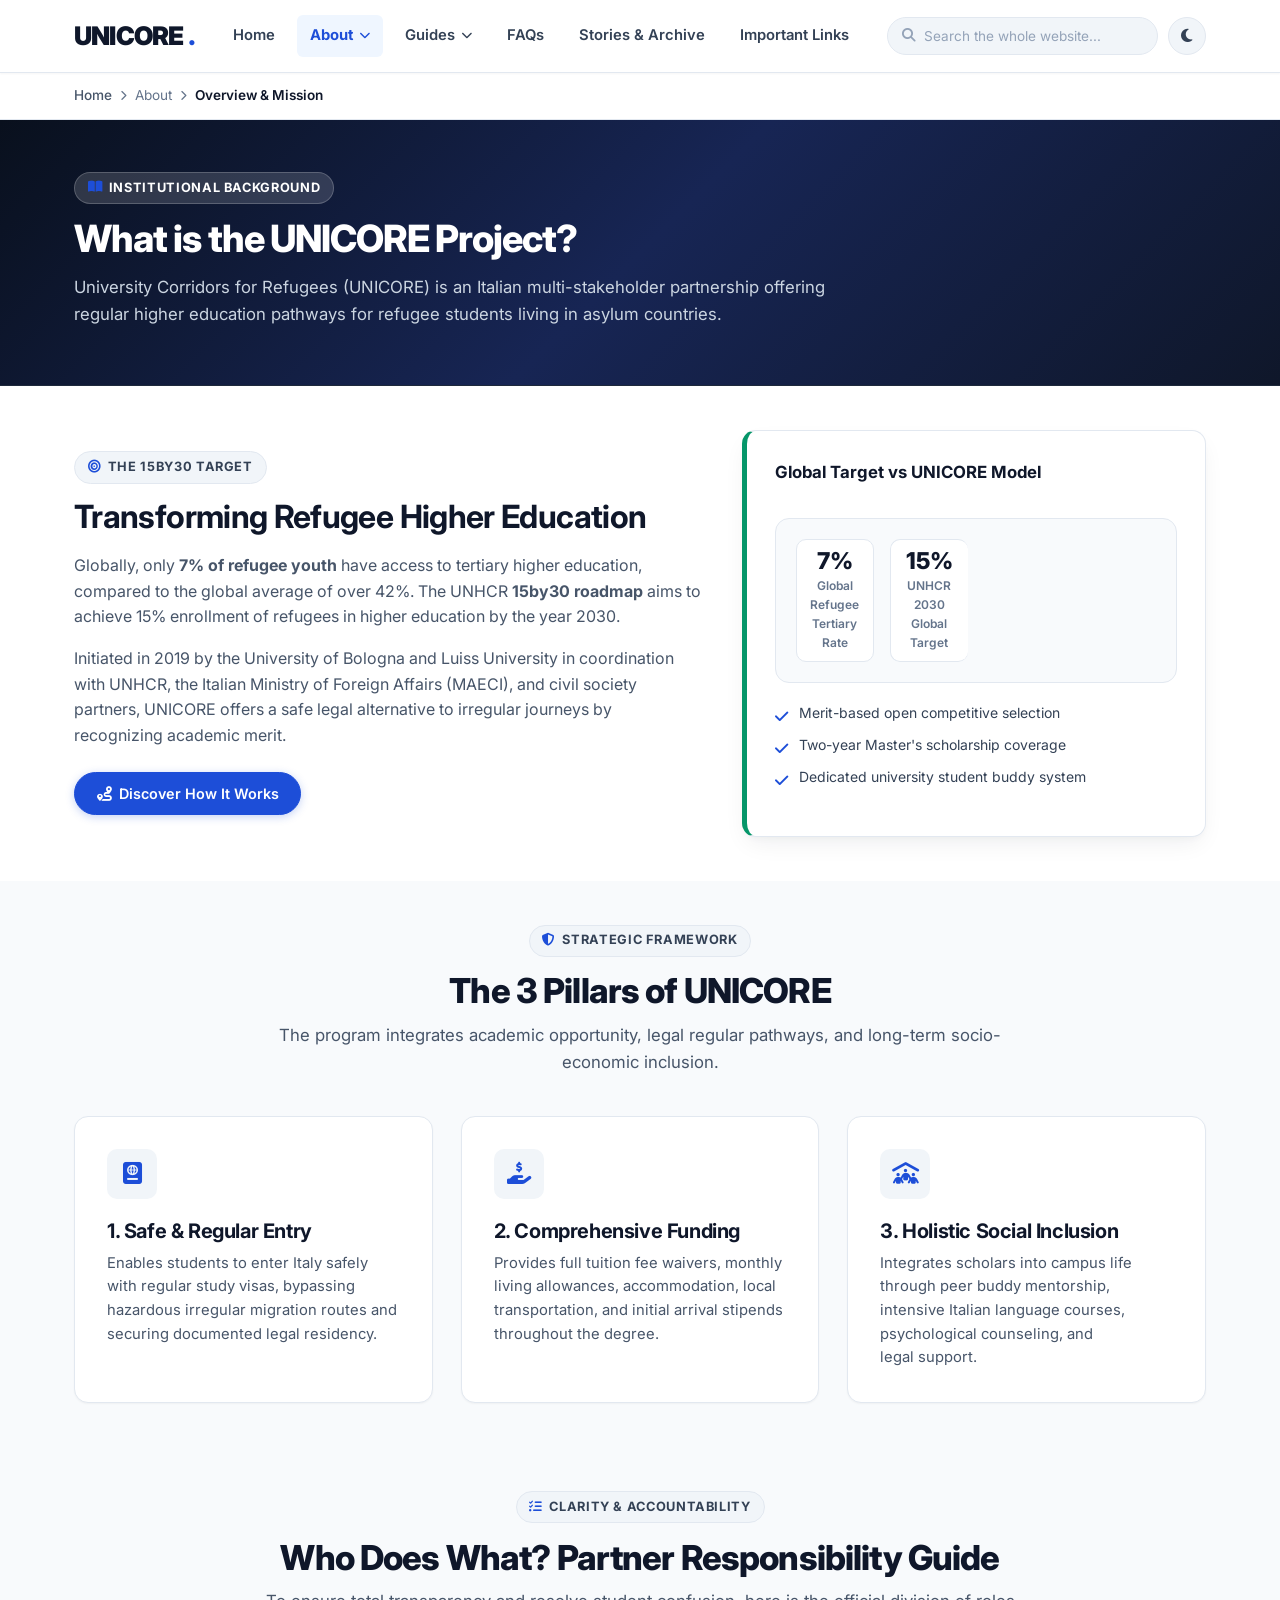
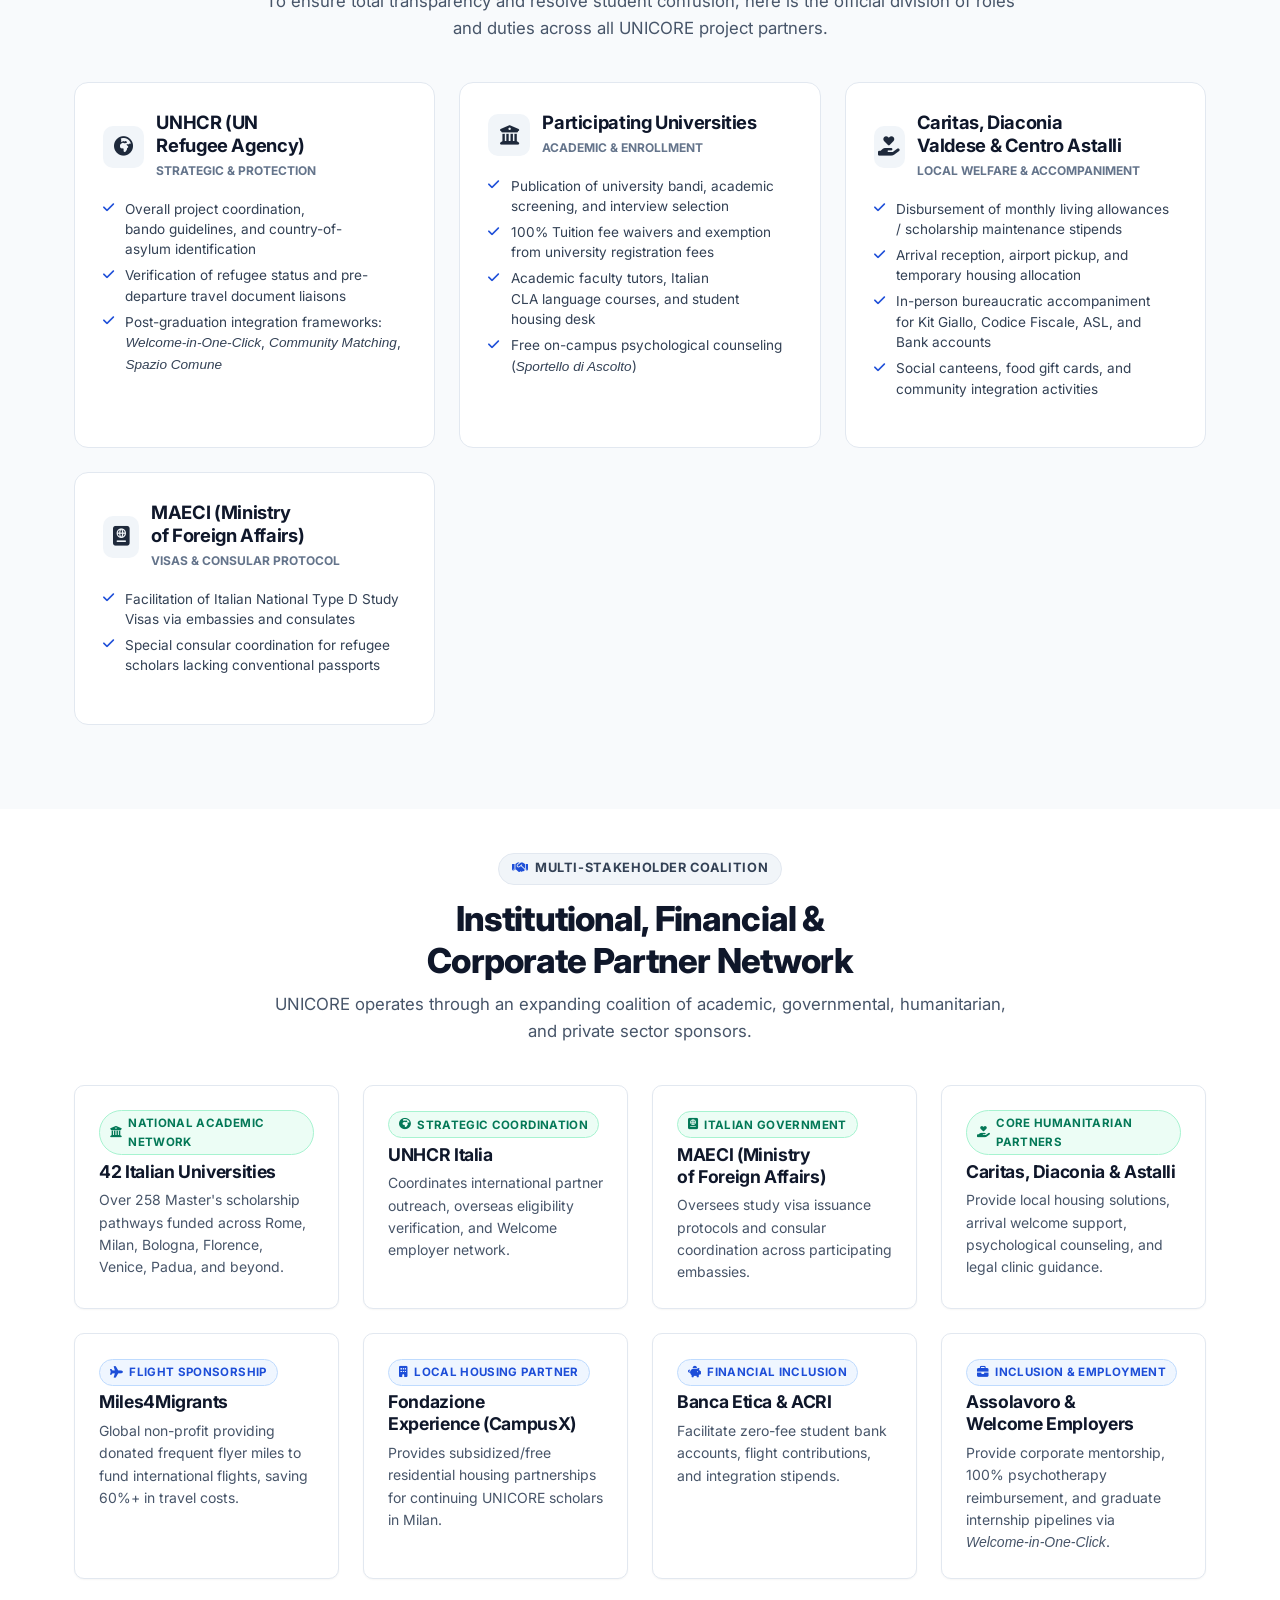
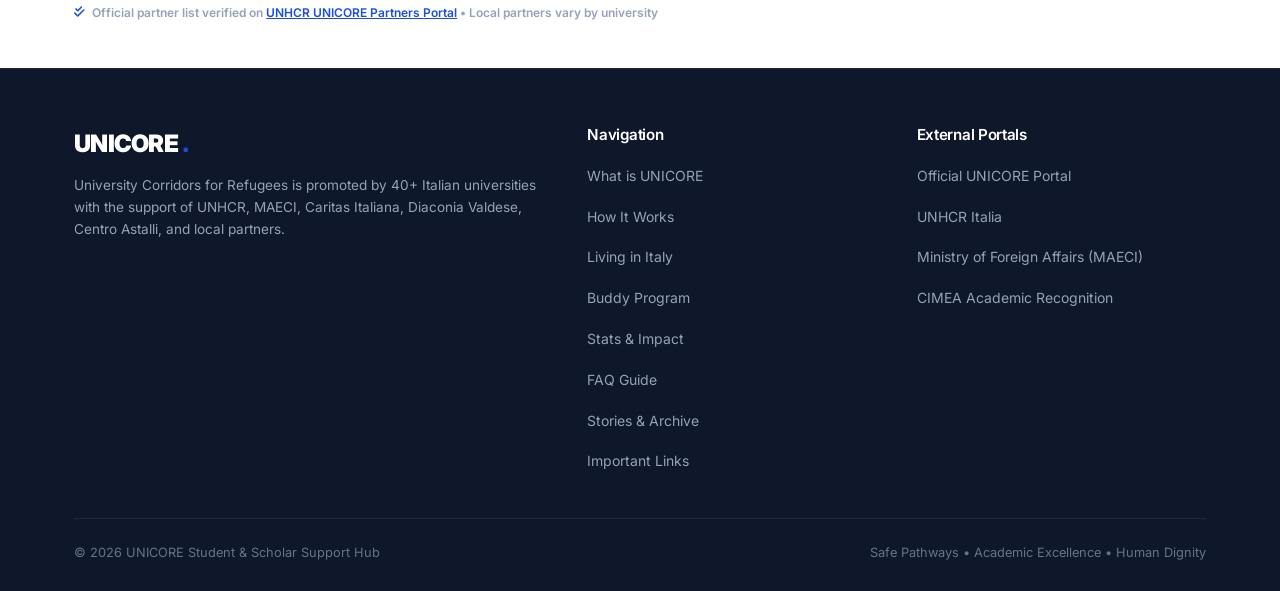
==== commit 40f4ef56: "feat(experience): launch Meet Sami interactive survival journey (Pre-Arrival to Day 30) with 12 anim" ====
--- a/about.html
+++ b/about.html
@@ -43,6 +43,7 @@
             Guides <i class="fa-solid fa-chevron-down" style="font-size: 0.7rem;"></i>
           </a>
           <div class="dropdown-menu">
+            <a href="first-30-days.html" class="dropdown-link" style="color: var(--primary); font-weight: 700;"><i class="fa-solid fa-person-walking-luggage"></i> First 30 Days with Sami (New!)</a>
             <a href="living-in-italy.html" class="dropdown-link"><i class="fa-solid fa-passport"></i> Living in Italy & Documents</a>
             <a href="buddy-program.html" class="dropdown-link"><i class="fa-solid fa-people-arrows"></i> Buddy Mentorship Program</a>
           </div>
--- a/css/styles.css
+++ b/css/styles.css
@@ -4174,3 +4174,2573 @@
   background-color: #0f172a;
   border-bottom-color: var(--primary);
 }
+
+
+/* ==========================================================================
+   Design & Visual Elevation Enhancements (Typography, Colors, Micro-Interactions)
+   ========================================================================== */
+
+/* Enhanced Section Header Typography & Spacing */
+.section-header {
+  text-align: center;
+  max-width: 760px;
+  margin: 0 auto 2.5rem auto;
+}
+
+.section-header h2 {
+  font-size: 2.15rem;
+  font-weight: 800;
+  letter-spacing: -0.025em;
+  color: var(--slate-900);
+  margin-bottom: 0.65rem;
+  line-height: 1.2;
+}
+
+.section-header p {
+  font-size: 1.05rem;
+  color: var(--slate-600);
+  line-height: 1.6;
+  text-wrap: pretty;
+}
+
+/* Polished Button Micro-Interactions */
+.btn {
+  display: inline-flex;
+  align-items: center;
+  justify-content: center;
+  gap: 0.5rem;
+  font-family: inherit;
+  font-size: 0.9rem;
+  font-weight: 600;
+  padding: 0.65rem 1.35rem;
+  border-radius: var(--radius-full);
+  border: 1px solid transparent;
+  cursor: pointer;
+  transition: all 0.2s cubic-bezier(0.4, 0, 0.2, 1);
+  text-decoration: none;
+  min-height: 42px;
+  box-shadow: var(--shadow-xs);
+}
+
+.btn:active {
+  transform: scale(0.98);
+}
+
+.btn:focus-visible {
+  outline: 2px solid var(--primary);
+  outline-offset: 2px;
+}
+
+.btn-primary {
+  background-color: var(--primary);
+  color: var(--white);
+  border-color: var(--primary);
+  box-shadow: 0 2px 8px rgba(29, 78, 216, 0.25);
+}
+
+.btn-primary:hover {
+  background-color: var(--primary-hover);
+  border-color: var(--primary-hover);
+  color: var(--white);
+  box-shadow: 0 4px 14px rgba(29, 78, 216, 0.35);
+  transform: translateY(-1px);
+}
+
+.btn-outline {
+  background-color: var(--white);
+  color: var(--slate-700);
+  border-color: var(--slate-300);
+}
+
+.btn-outline:hover {
+  background-color: var(--slate-100);
+  color: var(--slate-900);
+  border-color: var(--slate-400);
+  transform: translateY(-1px);
+}
+
+[data-theme="dark"] .btn-outline {
+  background-color: var(--white);
+  color: var(--slate-200);
+  border-color: var(--slate-300);
+}
+
+[data-theme="dark"] .btn-outline:hover {
+  background-color: var(--slate-100);
+  color: var(--slate-900);
+}
+
+/* Refined Hero Sections with Modern Ambient Lighting */
+.hero-section {
+  padding: 3.5rem 0 3.75rem 0;
+  background-color: var(--white);
+  border-bottom: 1px solid var(--slate-200);
+  position: relative;
+  background-image: radial-gradient(circle at 88% 18%, rgba(29, 78, 216, 0.05) 0%, transparent 45%);
+}
+
+.page-hero {
+  background: linear-gradient(135deg, #09101d 0%, #172554 50%, #0f172a 100%);
+  color: var(--white);
+  padding: 3.25rem 0 3.5rem 0;
+  border-bottom: 1px solid var(--slate-800);
+  position: relative;
+}
+
+.page-hero-content {
+  max-width: 800px;
+}
+
+.page-hero-content h1 {
+  font-size: 2.35rem;
+  font-weight: 800;
+  letter-spacing: -0.03em;
+  color: var(--white);
+  margin-bottom: 0.75rem;
+  line-height: 1.18;
+}
+
+.page-hero-content p {
+  font-size: 1.05rem;
+  color: #cbd5e1;
+  line-height: 1.65;
+  text-wrap: pretty;
+}
+
+/* Quick Stats Grid Elevation */
+.quick-stats-grid {
+  display: grid;
+  grid-template-columns: repeat(4, 1fr);
+  gap: 1rem;
+  margin-top: 2rem;
+  padding: 1.25rem;
+  background-color: var(--slate-50);
+  border: 1px solid var(--slate-200);
+  border-radius: var(--radius-lg);
+}
+
+.quick-stat-item {
+  display: flex;
+  flex-direction: column;
+  align-items: center;
+  text-align: center;
+  padding: 0.5rem 0.25rem;
+  border-right: 1px solid var(--slate-200);
+}
+
+.quick-stat-item:last-child {
+  border-right: none;
+}
+
+.quick-stat-item .stat-num {
+  font-size: 1.75rem;
+  font-weight: 800;
+  color: var(--primary);
+  line-height: 1.1;
+  letter-spacing: -0.02em;
+}
+
+.quick-stat-item .stat-label {
+  font-size: 0.75rem;
+  font-weight: 600;
+  color: var(--slate-600);
+  margin-top: 0.35rem;
+  text-transform: uppercase;
+  letter-spacing: 0.04em;
+}
+
+/* 8-Stage Interactive Help Matrix */
+.help-stage-grid {
+  display: grid;
+  grid-template-columns: repeat(4, 1fr);
+  gap: 1.25rem;
+  margin-top: 2.25rem;
+}
+
+.help-stage-card {
+  background-color: var(--white);
+  border: 1px solid var(--slate-200);
+  border-radius: var(--radius-lg);
+  padding: 1.4rem;
+  display: flex;
+  flex-direction: column;
+  text-decoration: none;
+  color: inherit;
+  transition: all 0.25s cubic-bezier(0.4, 0, 0.2, 1);
+  position: relative;
+  overflow: hidden;
+  box-shadow: var(--shadow-xs);
+}
+
+.help-stage-card::before {
+  content: '';
+  position: absolute;
+  top: 0;
+  left: 0;
+  right: 0;
+  height: 3px;
+  background: linear-gradient(90deg, var(--primary), #38bdf8);
+  opacity: 0;
+  transition: var(--transition);
+}
+
+.help-stage-card:hover {
+  transform: translateY(-4px);
+  box-shadow: 0 12px 24px -4px rgba(29, 78, 216, 0.12), 0 4px 8px -2px rgba(0, 0, 0, 0.04);
+  border-color: var(--primary-border);
+}
+
+.help-stage-card:hover::before {
+  opacity: 1;
+}
+
+.help-stage-icon {
+  width: 2.6rem;
+  height: 2.6rem;
+  border-radius: var(--radius-md);
+  background-color: var(--primary-light);
+  color: var(--primary);
+  display: flex;
+  align-items: center;
+  justify-content: center;
+  font-size: 1.15rem;
+  margin-bottom: 0.75rem;
+  transition: var(--transition);
+}
+
+.help-stage-card:hover .help-stage-icon {
+  transform: scale(1.08);
+}
+
+.help-stage-badge {
+  font-size: 0.68rem;
+  font-weight: 700;
+  text-transform: uppercase;
+  letter-spacing: 0.05em;
+  color: var(--primary);
+  margin-bottom: 0.3rem;
+}
+
+.help-stage-card h3 {
+  font-size: 1.05rem;
+  font-weight: 700;
+  color: var(--slate-900);
+  margin-bottom: 0.4rem;
+  line-height: 1.3;
+}
+
+.help-stage-card p {
+  font-size: 0.82rem;
+  color: var(--slate-600);
+  line-height: 1.5;
+  margin-bottom: 1rem;
+  flex: 1;
+}
+
+.help-stage-link {
+  font-size: 0.8rem;
+  font-weight: 700;
+  color: var(--primary);
+  display: flex;
+  align-items: center;
+  gap: 0.35rem;
+  margin-top: auto;
+  transition: var(--transition);
+}
+
+.help-stage-card:hover .help-stage-link {
+  gap: 0.6rem;
+}
+
+@media (max-width: 1080px) {
+  .help-stage-grid {
+    grid-template-columns: repeat(2, 1fr);
+  }
+  .quick-stats-grid {
+    grid-template-columns: repeat(2, 1fr);
+    gap: 1.25rem;
+  }
+  .quick-stat-item:nth-child(2) {
+    border-right: none;
+  }
+}
+
+@media (max-width: 640px) {
+  .help-stage-grid {
+    grid-template-columns: 1fr;
+  }
+  .quick-stats-grid {
+    grid-template-columns: 1fr;
+  }
+  .quick-stat-item {
+    border-right: none;
+    border-bottom: 1px solid var(--slate-200);
+    padding-bottom: 0.75rem;
+  }
+  .quick-stat-item:last-child {
+    border-bottom: none;
+  }
+}
+
+/* Polished Portal Cards (Gateway Grid) */
+.portal-grid {
+  display: grid;
+  grid-template-columns: repeat(auto-fit, minmax(250px, 1fr));
+  gap: 1.25rem;
+}
+
+.portal-card {
+  background-color: var(--white);
+  border: 1px solid var(--slate-200);
+  border-radius: var(--radius-lg);
+  padding: 1.5rem;
+  display: flex;
+  flex-direction: column;
+  transition: all 0.25s cubic-bezier(0.4, 0, 0.2, 1);
+  box-shadow: var(--shadow-xs);
+}
+
+.portal-card:hover {
+  transform: translateY(-3px);
+  border-color: var(--primary-border);
+  box-shadow: var(--shadow-md);
+}
+
+.portal-card-icon {
+  width: 2.6rem;
+  height: 2.6rem;
+  border-radius: var(--radius-md);
+  background-color: var(--slate-100);
+  color: var(--slate-700);
+  display: flex;
+  align-items: center;
+  justify-content: center;
+  font-size: 1.1rem;
+  margin-bottom: 0.85rem;
+  transition: var(--transition);
+}
+
+.portal-card:hover .portal-card-icon {
+  background-color: var(--primary-light);
+  color: var(--primary);
+}
+
+.portal-card h3 {
+  font-size: 1.1rem;
+  font-weight: 700;
+  color: var(--slate-900);
+  margin-bottom: 0.4rem;
+}
+
+.portal-card p {
+  font-size: 0.825rem;
+  color: var(--slate-600);
+  line-height: 1.5;
+  margin-bottom: 1rem;
+  flex: 1;
+}
+
+.portal-card-link {
+  font-size: 0.825rem;
+  font-weight: 700;
+  color: var(--primary);
+  display: flex;
+  align-items: center;
+  gap: 0.35rem;
+  margin-top: auto;
+  transition: var(--transition);
+}
+
+.portal-card:hover .portal-card-link {
+  gap: 0.6rem;
+}
+
+/* Refined Table Design */
+.guarantee-table {
+  width: 100%;
+  border-collapse: collapse;
+  text-align: left;
+  background-color: var(--white);
+  font-size: 0.875rem;
+}
+
+.guarantee-table th {
+  background-color: var(--slate-100);
+  color: var(--slate-800);
+  font-weight: 700;
+  padding: 1.1rem 1.25rem;
+  border-bottom: 2px solid var(--slate-200);
+  text-transform: uppercase;
+  font-size: 0.75rem;
+  letter-spacing: 0.05em;
+}
+
+.guarantee-table td {
+  padding: 1.1rem 1.25rem;
+  border-bottom: 1px solid var(--slate-200);
+  color: var(--slate-700);
+  vertical-align: middle;
+  line-height: 1.55;
+}
+
+.guarantee-table tr:hover td {
+  background-color: rgba(239, 246, 255, 0.4);
+}
+
+[data-theme="dark"] .guarantee-table tr:hover td {
+  background-color: rgba(30, 58, 138, 0.15);
+}
+
+
+/* ==========================================================================
+   Color Ribbon System for FAQs & Cards (Clean, Uncluttered, Minimalist)
+   ========================================================================== */
+
+/* Key / Legend Banner at the Top of FAQs */
+.faq-ribbon-key {
+  display: flex;
+  align-items: center;
+  gap: 1.25rem;
+  flex-wrap: wrap;
+  padding: 0.85rem 1.25rem;
+  background-color: var(--white);
+  border: 1px solid var(--slate-200);
+  border-radius: var(--radius-md);
+  margin-bottom: 1.75rem;
+  box-shadow: var(--shadow-xs);
+}
+
+.ribbon-key-title {
+  display: inline-flex;
+  align-items: center;
+  gap: 0.45rem;
+  font-size: 0.8rem;
+  font-weight: 800;
+  color: var(--slate-700);
+  text-transform: uppercase;
+  letter-spacing: 0.05em;
+}
+
+.ribbon-key-items {
+  display: flex;
+  align-items: center;
+  gap: 1.25rem;
+  flex-wrap: wrap;
+}
+
+.ribbon-key-item {
+  display: inline-flex;
+  align-items: center;
+  gap: 0.5rem;
+  font-size: 0.825rem;
+  font-weight: 600;
+  color: var(--slate-700);
+}
+
+.ribbon-key-bar {
+  width: 14px;
+  height: 14px;
+  border-radius: 4px;
+  display: inline-block;
+}
+
+.ribbon-key-item.official .ribbon-key-bar {
+  background-color: #059669; /* Emerald Green */
+}
+
+.ribbon-key-item.verified .ribbon-key-bar {
+  background-color: #1d4ed8; /* Royal Blue */
+}
+
+.ribbon-key-item.community .ribbon-key-bar {
+  background-color: #f59e0b; /* Amber / Orange */
+}
+
+/* FAQ Item with Left Color Ribbon */
+.faq-item {
+  position: relative;
+  background-color: var(--white);
+  border: 1px solid var(--slate-200);
+  border-left: 6px solid #94a3b8; /* Default fallback ribbon */
+  border-radius: var(--radius-md);
+  overflow: hidden;
+  margin-bottom: 0.85rem;
+  transition: all 0.2s cubic-bezier(0.4, 0, 0.2, 1);
+  box-shadow: var(--shadow-xs);
+}
+
+.faq-item:hover {
+  border-color: var(--slate-300);
+  box-shadow: var(--shadow-sm);
+  transform: translateY(-1px);
+}
+
+.faq-item.ribbon-official {
+  border-left-color: #059669; /* Official Rule Green */
+}
+
+.faq-item.ribbon-verified {
+  border-left-color: #1d4ed8; /* Verified Partner Blue */
+}
+
+.faq-item.ribbon-community {
+  border-left-color: #f59e0b; /* Community Insight Amber */
+}
+
+.faq-question {
+  width: 100%;
+  display: flex;
+  align-items: center;
+  justify-content: space-between;
+  gap: 1rem;
+  padding: 1.15rem 1.35rem;
+  background: none;
+  border: none;
+  text-align: left;
+  cursor: pointer;
+  font-family: inherit;
+  font-size: 1rem;
+  font-weight: 700;
+  color: var(--slate-900);
+  transition: var(--transition);
+}
+
+.faq-question:hover {
+  background-color: var(--slate-50);
+}
+
+.faq-q-text {
+  flex: 1;
+  line-height: 1.45;
+}
+
+.faq-item.active .faq-question {
+  background-color: var(--slate-50);
+  color: var(--primary);
+}
+
+[data-theme="dark"] .faq-ribbon-key {
+  background-color: var(--white);
+  border-color: var(--slate-200);
+}
+
+[data-theme="dark"] .ribbon-key-item {
+  color: var(--slate-300);
+}
+
+[data-theme="dark"] .faq-item {
+  background-color: var(--white);
+  border-color: var(--slate-200);
+}
+
+[data-theme="dark"] .faq-item.ribbon-official {
+  border-left-color: #10b981;
+}
+
+[data-theme="dark"] .faq-item.ribbon-verified {
+  border-left-color: #38bdf8;
+}
+
+[data-theme="dark"] .faq-item.ribbon-community {
+  border-left-color: #fbbf24;
+}
+
+
+/* Help Stage Card Left Color Ribbons */
+.help-stage-card {
+  border-left: 5px solid #94a3b8;
+}
+
+.help-stage-card.ribbon-official {
+  border-left-color: #059669;
+}
+
+.help-stage-card.ribbon-verified {
+  border-left-color: #1d4ed8;
+}
+
+.help-stage-card.ribbon-community {
+  border-left-color: #f59e0b;
+}
+
+[data-theme="dark"] .help-stage-card.ribbon-official {
+  border-left-color: #10b981;
+}
+
+[data-theme="dark"] .help-stage-card.ribbon-verified {
+  border-left-color: #38bdf8;
+}
+
+[data-theme="dark"] .help-stage-card.ribbon-community {
+  border-left-color: #fbbf24;
+}
+
+
+/* ==========================================================================
+   COMPREHENSIVE HIGH-CONTRAST DARK MODE TEXT & UI SYSTEM
+   Guarantees 100% legibility, crisp contrast, and zero invisible text
+   ========================================================================== */
+
+[data-theme="dark"] {
+  color-scheme: dark;
+}
+
+/* Global Dark Mode Text & Backgrounds */
+[data-theme="dark"] body {
+  background-color: #0b1120;
+  color: #cbd5e1;
+}
+
+[data-theme="dark"] h1,
+[data-theme="dark"] h2,
+[data-theme="dark"] h3,
+[data-theme="dark"] h4,
+[data-theme="dark"] h5,
+[data-theme="dark"] h6 {
+  color: #f8fafc !important;
+}
+
+[data-theme="dark"] p {
+  color: #cbd5e1;
+}
+
+[data-theme="dark"] strong,
+[data-theme="dark"] b {
+  color: #f8fafc;
+}
+
+[data-theme="dark"] .section-header h2 {
+  color: #f8fafc !important;
+}
+
+[data-theme="dark"] .section-header p {
+  color: #94a3b8 !important;
+}
+
+/* Section Backgrounds */
+[data-theme="dark"] .section.bg-white {
+  background-color: #0b1120 !important;
+}
+
+[data-theme="dark"] .section.bg-light {
+  background-color: #080d1a !important;
+}
+
+/* Navbar & Breadcrumbs */
+[data-theme="dark"] .navbar {
+  background-color: rgba(11, 17, 32, 0.95) !important;
+  border-bottom-color: #1e293b !important;
+}
+
+[data-theme="dark"] .brand {
+  color: #f8fafc !important;
+}
+
+[data-theme="dark"] .nav-link {
+  color: #cbd5e1 !important;
+}
+
+[data-theme="dark"] .nav-link:hover,
+[data-theme="dark"] .nav-link.active {
+  color: #38bdf8 !important;
+}
+
+[data-theme="dark"] .dropdown-menu {
+  background-color: #131d33 !important;
+  border-color: #334155 !important;
+  box-shadow: 0 10px 25px rgba(0, 0, 0, 0.6) !important;
+}
+
+[data-theme="dark"] .dropdown-link {
+  color: #cbd5e1 !important;
+}
+
+[data-theme="dark"] .dropdown-link:hover {
+  background-color: #1e293b !important;
+  color: #38bdf8 !important;
+}
+
+[data-theme="dark"] .breadcrumbs-bar {
+  background-color: #0b1120 !important;
+  border-bottom-color: #1e293b !important;
+}
+
+[data-theme="dark"] .breadcrumbs {
+  color: #64748b !important;
+}
+
+[data-theme="dark"] .breadcrumbs a {
+  color: #94a3b8 !important;
+}
+
+[data-theme="dark"] .breadcrumbs a:hover {
+  color: #38bdf8 !important;
+}
+
+[data-theme="dark"] .breadcrumbs .current {
+  color: #e2e8f0 !important;
+}
+
+/* Hero Section */
+[data-theme="dark"] .hero-section {
+  background-color: #0b1120 !important;
+  border-bottom-color: #1e293b !important;
+  background-image: radial-gradient(circle at 88% 18%, rgba(56, 189, 248, 0.08) 0%, transparent 45%) !important;
+}
+
+[data-theme="dark"] .hero-content h1 {
+  color: #f8fafc !important;
+}
+
+[data-theme="dark"] .hero-subtitle {
+  color: #cbd5e1 !important;
+}
+
+[data-theme="dark"] .hero-card {
+  background-color: #131d33 !important;
+  border-color: #334155 !important;
+}
+
+[data-theme="dark"] .hero-card-header h3 {
+  color: #f8fafc !important;
+}
+
+[data-theme="dark"] .hero-card-header p {
+  color: #94a3b8 !important;
+}
+
+[data-theme="dark"] .hero-feature-list li {
+  color: #cbd5e1 !important;
+}
+
+[data-theme="dark"] .hero-feature-list li i {
+  color: #38bdf8 !important;
+}
+
+/* Stats Grids & Source Notes */
+[data-theme="dark"] .quick-stats-grid {
+  background-color: #131d33 !important;
+  border-color: #334155 !important;
+}
+
+[data-theme="dark"] .quick-stat-item {
+  border-color: #334155 !important;
+}
+
+[data-theme="dark"] .quick-stat-item .stat-num {
+  color: #38bdf8 !important;
+}
+
+[data-theme="dark"] .quick-stat-item .stat-label {
+  color: #94a3b8 !important;
+}
+
+[data-theme="dark"] .stat-source-note {
+  color: #94a3b8 !important;
+}
+
+[data-theme="dark"] .stat-card-lg {
+  background-color: #131d33 !important;
+  border-color: #334155 !important;
+}
+
+[data-theme="dark"] .stat-card-title {
+  color: #f8fafc !important;
+}
+
+[data-theme="dark"] .stat-card-desc {
+  color: #94a3b8 !important;
+}
+
+/* 8-Stage Lifecycle Cards */
+[data-theme="dark"] .help-stage-card {
+  background-color: #131d33 !important;
+  border-color: #334155 !important;
+  color: #cbd5e1 !important;
+}
+
+[data-theme="dark"] .help-stage-card:hover {
+  border-color: #0284c7 !important;
+  box-shadow: 0 12px 24px -4px rgba(0, 0, 0, 0.7) !important;
+}
+
+[data-theme="dark"] .help-stage-card h3 {
+  color: #f8fafc !important;
+}
+
+[data-theme="dark"] .help-stage-card p {
+  color: #94a3b8 !important;
+}
+
+[data-theme="dark"] .help-stage-icon {
+  background-color: rgba(56, 189, 248, 0.15) !important;
+  color: #38bdf8 !important;
+}
+
+[data-theme="dark"] .help-stage-link {
+  color: #38bdf8 !important;
+}
+
+/* Portal Knowledge Hub Grid */
+[data-theme="dark"] .portal-card {
+  background-color: #131d33 !important;
+  border-color: #334155 !important;
+}
+
+[data-theme="dark"] .portal-card:hover {
+  border-color: #0284c7 !important;
+  box-shadow: 0 10px 20px rgba(0, 0, 0, 0.5) !important;
+}
+
+[data-theme="dark"] .portal-card-icon {
+  background-color: #1e293b !important;
+  color: #94a3b8 !important;
+}
+
+[data-theme="dark"] .portal-card:hover .portal-card-icon {
+  background-color: rgba(56, 189, 248, 0.15) !important;
+  color: #38bdf8 !important;
+}
+
+[data-theme="dark"] .portal-card h3 {
+  color: #f8fafc !important;
+}
+
+[data-theme="dark"] .portal-card p {
+  color: #94a3b8 !important;
+}
+
+[data-theme="dark"] .portal-card-link {
+  color: #38bdf8 !important;
+}
+
+/* Official Reference Box at Bottom */
+[data-theme="dark"] .official-reference-box {
+  background: linear-gradient(135deg, rgba(30, 58, 138, 0.3) 0%, rgba(15, 23, 42, 0.7) 100%) !important;
+  border-color: #1e40af !important;
+}
+
+[data-theme="dark"] .official-reference-text h4 {
+  color: #f8fafc !important;
+}
+
+[data-theme="dark"] .official-reference-text p {
+  color: #cbd5e1 !important;
+}
+
+/* FAQ Hub & Color Ribbons in Dark Mode */
+[data-theme="dark"] .faq-ribbon-key {
+  background-color: #131d33 !important;
+  border-color: #334155 !important;
+}
+
+[data-theme="dark"] .ribbon-key-title {
+  color: #f8fafc !important;
+}
+
+[data-theme="dark"] .ribbon-key-item {
+  color: #cbd5e1 !important;
+}
+
+[data-theme="dark"] .faq-search-wrapper {
+  background-color: #131d33 !important;
+  border-color: #334155 !important;
+}
+
+[data-theme="dark"] .faq-search-input {
+  background: transparent !important;
+  color: #f8fafc !important;
+}
+
+[data-theme="dark"] .faq-search-input::placeholder {
+  color: #64748b !important;
+}
+
+[data-theme="dark"] .faq-search-icon {
+  color: #64748b !important;
+}
+
+[data-theme="dark"] .faq-tab-btn {
+  background-color: #131d33 !important;
+  border-color: #334155 !important;
+  color: #94a3b8 !important;
+}
+
+[data-theme="dark"] .faq-tab-btn:hover,
+[data-theme="dark"] .faq-tab-btn.active {
+  background-color: #0284c7 !important;
+  border-color: #0284c7 !important;
+  color: #ffffff !important;
+}
+
+[data-theme="dark"] .faq-item {
+  background-color: #131d33 !important;
+  border-color: #334155 !important;
+}
+
+[data-theme="dark"] .faq-question {
+  color: #f8fafc !important;
+}
+
+[data-theme="dark"] .faq-question:hover {
+  background-color: #1e293b !important;
+}
+
+[data-theme="dark"] .faq-item.active .faq-question {
+  background-color: #1e293b !important;
+  color: #38bdf8 !important;
+}
+
+[data-theme="dark"] .faq-icon {
+  color: #94a3b8 !important;
+}
+
+[data-theme="dark"] .faq-answer {
+  background-color: #0f172a !important;
+  border-top-color: #1e293b !important;
+  color: #cbd5e1 !important;
+}
+
+[data-theme="dark"] .faq-answer p,
+[data-theme="dark"] .faq-answer li {
+  color: #cbd5e1 !important;
+}
+
+[data-theme="dark"] .faq-source-tag {
+  background-color: #1e293b !important;
+  color: #94a3b8 !important;
+  border-color: #334155 !important;
+}
+
+/* How It Works: Timeline, Benefits Table & Academic Guide */
+[data-theme="dark"] .step-card {
+  background-color: #131d33 !important;
+  border-color: #334155 !important;
+}
+
+[data-theme="dark"] .step-card h3 {
+  color: #f8fafc !important;
+}
+
+[data-theme="dark"] .step-card p {
+  color: #94a3b8 !important;
+}
+
+[data-theme="dark"] .step-timeline-tag {
+  background-color: rgba(56, 189, 248, 0.15) !important;
+  color: #38bdf8 !important;
+}
+
+[data-theme="dark"] .step-checklist li {
+  color: #cbd5e1 !important;
+}
+
+[data-theme="dark"] .table-responsive {
+  border-color: #334155 !important;
+  box-shadow: none !important;
+}
+
+[data-theme="dark"] .guarantee-table {
+  background-color: #131d33 !important;
+  color: #cbd5e1 !important;
+}
+
+[data-theme="dark"] .guarantee-table th {
+  background-color: #1e293b !important;
+  color: #f8fafc !important;
+  border-bottom-color: #334155 !important;
+}
+
+[data-theme="dark"] .guarantee-table td {
+  border-bottom-color: #1e293b !important;
+  color: #cbd5e1 !important;
+}
+
+[data-theme="dark"] .guarantee-table tr:hover td {
+  background-color: rgba(30, 58, 138, 0.2) !important;
+}
+
+[data-theme="dark"] .survival-card {
+  background-color: #131d33 !important;
+  border-color: #334155 !important;
+}
+
+[data-theme="dark"] .survival-card h4 {
+  color: #f8fafc !important;
+}
+
+[data-theme="dark"] .survival-card p {
+  color: #94a3b8 !important;
+}
+
+[data-theme="dark"] .survival-card-icon {
+  background-color: #1e293b !important;
+  color: #38bdf8 !important;
+}
+
+/* Living in Italy: Checklists, Form Simulator & Phrasebook */
+[data-theme="dark"] .interactive-tool-card,
+[data-theme="dark"] .modulo-guide-card,
+[data-theme="dark"] .phrase-card,
+[data-theme="dark"] .doc-accordion-item {
+  background-color: #131d33 !important;
+  border-color: #334155 !important;
+}
+
+[data-theme="dark"] .tool-header h3,
+[data-theme="dark"] .modulo-guide-card h3,
+[data-theme="dark"] .phrase-card h4 {
+  color: #f8fafc !important;
+}
+
+[data-theme="dark"] .checklist-item {
+  background-color: #1e293b !important;
+  border-color: #334155 !important;
+  color: #e2e8f0 !important;
+}
+
+[data-theme="dark"] .checklist-item:hover {
+  background-color: #243248 !important;
+}
+
+[data-theme="dark"] .checklist-item.completed {
+  background-color: rgba(6, 78, 59, 0.25) !important;
+  border-color: #065f46 !important;
+}
+
+[data-theme="dark"] .checklist-text strong {
+  color: #f8fafc !important;
+}
+
+[data-theme="dark"] .checklist-text p {
+  color: #94a3b8 !important;
+}
+
+[data-theme="dark"] .doc-accordion-header {
+  background-color: #131d33 !important;
+  color: #f8fafc !important;
+}
+
+[data-theme="dark"] .doc-accordion-header:hover {
+  background-color: #1e293b !important;
+}
+
+[data-theme="dark"] .doc-accordion-body {
+  background-color: #0f172a !important;
+  color: #cbd5e1 !important;
+}
+
+[data-theme="dark"] .phrase-italian {
+  color: #f8fafc !important;
+}
+
+[data-theme="dark"] .phrase-english {
+  color: #94a3b8 !important;
+}
+
+[data-theme="dark"] .phrase-phonetic {
+  background-color: #1e293b !important;
+  color: #38bdf8 !important;
+}
+
+/* About Us & Partner Boxes */
+[data-theme="dark"] .partner-box {
+  background-color: #131d33 !important;
+  border-color: #334155 !important;
+}
+
+[data-theme="dark"] .partner-box h4 {
+  color: #f8fafc !important;
+}
+
+[data-theme="dark"] .partner-box p {
+  color: #94a3b8 !important;
+}
+
+/* Important Links Cards & Filters */
+[data-theme="dark"] .link-card {
+  background-color: #131d33 !important;
+  border-color: #334155 !important;
+}
+
+[data-theme="dark"] .link-card:hover {
+  border-color: #0284c7 !important;
+}
+
+[data-theme="dark"] .link-card h3 {
+  color: #f8fafc !important;
+}
+
+[data-theme="dark"] .link-card p {
+  color: #94a3b8 !important;
+}
+
+[data-theme="dark"] .link-features-list li {
+  color: #cbd5e1 !important;
+}
+
+[data-theme="dark"] .filter-btn {
+  background-color: #131d33 !important;
+  border-color: #334155 !important;
+  color: #94a3b8 !important;
+}
+
+[data-theme="dark"] .filter-btn:hover,
+[data-theme="dark"] .filter-btn.active {
+  background-color: #0284c7 !important;
+  border-color: #0284c7 !important;
+  color: #ffffff !important;
+}
+
+/* Stories & Digital Archive */
+[data-theme="dark"] .spotlight-story-card,
+[data-theme="dark"] .archive-item {
+  background-color: #131d33 !important;
+  border-color: #334155 !important;
+}
+
+[data-theme="dark"] .spotlight-content-body h3,
+[data-theme="dark"] .archive-item h4 {
+  color: #f8fafc !important;
+}
+
+[data-theme="dark"] .spotlight-content-body p,
+[data-theme="dark"] .archive-item p {
+  color: #cbd5e1 !important;
+}
+
+[data-theme="dark"] .spotlight-quote {
+  color: #e2e8f0 !important;
+  border-left-color: #0284c7 !important;
+}
+
+/* Footer in Dark Mode */
+[data-theme="dark"] .footer {
+  background-color: #070c18 !important;
+  border-top-color: #1e293b !important;
+}
+
+[data-theme="dark"] .footer-brand p {
+  color: #94a3b8 !important;
+}
+
+[data-theme="dark"] .footer-col h4 {
+  color: #f8fafc !important;
+}
+
+[data-theme="dark"] .footer-links a {
+  color: #94a3b8 !important;
+}
+
+[data-theme="dark"] .footer-links a:hover {
+  color: #38bdf8 !important;
+}
+
+[data-theme="dark"] .footer-bottom {
+  border-top-color: #1e293b !important;
+  color: #64748b !important;
+}
+
+
+/* ==========================================================================
+   Hero Section 2-Column Responsive Layout & Orientation Card
+   ========================================================================== */
+
+.hero-layout {
+  display: grid;
+  grid-template-columns: 1.18fr 0.82fr;
+  gap: 3rem;
+  align-items: center;
+}
+
+@media (max-width: 960px) {
+  .hero-layout {
+    grid-template-columns: 1fr;
+    gap: 2.25rem;
+  }
+}
+
+.hero-card {
+  background-color: var(--white);
+  border: 1px solid var(--slate-200);
+  border-left: 5px solid #059669; /* Official green ribbon */
+  border-radius: var(--radius-lg);
+  padding: 1.75rem;
+  box-shadow: 0 10px 25px -5px rgba(15, 23, 42, 0.07), 0 4px 6px -2px rgba(15, 23, 42, 0.03);
+}
+
+.hero-card-header {
+  display: flex !important;
+  flex-direction: column !important;
+  align-items: flex-start !important;
+  gap: 0.4rem !important;
+  margin-bottom: 1.25rem !important;
+  padding-bottom: 1rem !important;
+  border-bottom: 1px solid var(--slate-200) !important;
+}
+
+.hero-card-header h3 {
+  font-size: 1.25rem !important;
+  font-weight: 800 !important;
+  color: var(--slate-900) !important;
+  margin: 0 !important;
+  line-height: 1.25 !important;
+}
+
+.hero-card-header p {
+  font-size: 0.875rem !important;
+  color: var(--slate-600) !important;
+  margin: 0 !important;
+  line-height: 1.55 !important;
+}
+
+.hero-feature-list {
+  display: flex;
+  flex-direction: column;
+  gap: 0.75rem;
+  font-size: 0.875rem;
+  color: var(--slate-700);
+  margin-bottom: 1.25rem;
+  padding: 0;
+}
+
+.hero-feature-list li {
+  display: flex;
+  align-items: flex-start;
+  gap: 0.65rem;
+  line-height: 1.45;
+}
+
+.hero-feature-list li i {
+  margin-top: 0.15rem;
+  font-size: 0.95rem;
+  flex-shrink: 0;
+}
+
+[data-theme="dark"] .hero-card {
+  background-color: #131d33 !important;
+  border-color: #334155 !important;
+  border-left-color: #10b981 !important;
+  box-shadow: 0 10px 25px -5px rgba(0, 0, 0, 0.5) !important;
+}
+
+[data-theme="dark"] .hero-card-header {
+  border-bottom-color: #1e293b !important;
+}
+
+[data-theme="dark"] .hero-card-header h3 {
+  color: #f8fafc !important;
+}
+
+[data-theme="dark"] .hero-card-header p {
+  color: #94a3b8 !important;
+}
+
+[data-theme="dark"] .hero-feature-list li {
+  color: #cbd5e1 !important;
+}
+
+[data-theme="dark"] .hero-feature-list li i {
+  color: #34d399 !important;
+}
+
+
+/* ==========================================================================
+   Uncropped, Uniform & Appealing Scholar Media Layout
+   Eliminates narrow slicing, ensures natural landscape framing and lightbox zoom
+   ========================================================================== */
+
+.spotlight-story-card {
+  display: block;
+  background: var(--white);
+  border: 1px solid var(--slate-200);
+  border-radius: var(--radius-lg);
+  overflow: hidden;
+  box-shadow: 0 4px 16px -2px rgba(15, 23, 42, 0.06);
+  margin-bottom: 2rem;
+  transition: transform 0.25s cubic-bezier(0.4, 0, 0.2, 1), box-shadow 0.25s cubic-bezier(0.4, 0, 0.2, 1), border-color 0.25s ease;
+}
+
+.spotlight-story-card:hover {
+  transform: translateY(-3px);
+  box-shadow: 0 14px 30px -4px rgba(15, 23, 42, 0.1);
+  border-color: var(--primary-border);
+}
+
+.spotlight-story-grid {
+  display: grid;
+  grid-template-columns: 360px 1fr;
+  gap: 0;
+  align-items: stretch;
+  background: var(--white);
+}
+
+@media (max-width: 980px) {
+  .spotlight-story-grid {
+    grid-template-columns: 1fr;
+  }
+}
+
+/* 2-Image Gallery: Stacked vertically so each image is a wide, natural landscape rectangle */
+.spotlight-media-gallery {
+  display: grid !important;
+  grid-template-columns: 1fr !important;
+  grid-template-rows: 1fr 1fr !important;
+  gap: 3px !important;
+  background: var(--slate-200);
+  height: 100%;
+  min-height: 320px;
+  max-height: 420px;
+}
+
+/* Single Image: Beautiful 4:3 / 16:10 portrait/landscape framing */
+.spotlight-media-single {
+  display: block !important;
+  height: 100%;
+  min-height: 300px;
+  max-height: 420px;
+  background: var(--slate-100);
+}
+
+/* 4-Image Quad Gallery: Balanced 2x2 grid */
+.spotlight-media-quad {
+  display: grid !important;
+  grid-template-columns: 1fr 1fr !important;
+  grid-template-rows: 1fr 1fr !important;
+  gap: 3px !important;
+  height: 100%;
+  min-height: 320px;
+  max-height: 420px;
+  background: var(--slate-200);
+}
+
+.spotlight-media-link {
+  display: block;
+  position: relative;
+  overflow: hidden;
+  height: 100%;
+  width: 100%;
+  background-color: var(--slate-100);
+}
+
+.spotlight-media-link img {
+  width: 100%;
+  height: 100%;
+  object-fit: cover !important;
+  object-position: center 20% !important; /* Centers faces & people perfectly */
+  display: block;
+  transition: transform 0.4s cubic-bezier(0.16, 1, 0.3, 1), filter 0.2s ease;
+}
+
+.spotlight-media-link:hover img {
+  transform: scale(1.04);
+  filter: brightness(1.03);
+}
+
+.video-duration-badge {
+  position: absolute;
+  bottom: 10px;
+  right: 10px;
+  background: rgba(15, 23, 42, 0.85);
+  color: #ffffff;
+  font-size: 0.72rem;
+  font-weight: 700;
+  padding: 0.25rem 0.65rem;
+  border-radius: var(--radius-full);
+  display: inline-flex;
+  align-items: center;
+  gap: 0.35rem;
+  backdrop-filter: blur(4px);
+  box-shadow: 0 2px 6px rgba(0, 0, 0, 0.3);
+  z-index: 2;
+}
+
+@media (max-width: 980px) {
+  .spotlight-media-gallery,
+  .spotlight-media-single,
+  .spotlight-media-quad {
+    min-height: 260px;
+    max-height: 320px;
+    height: 280px;
+  }
+}
+
+.spotlight-content-body {
+  padding: 1.75rem 2rem;
+  display: flex;
+  flex-direction: column;
+  justify-content: space-between;
+  text-align: left;
+}
+
+.spotlight-content-body h3 {
+  font-size: 1.3rem;
+  font-weight: 800;
+  color: var(--slate-900);
+  margin-bottom: 0.45rem;
+  line-height: 1.3;
+}
+
+.spotlight-quote {
+  border-left: 3.5px solid var(--primary);
+  background: var(--slate-50);
+  border-radius: 0 var(--radius-md) var(--radius-md) 0;
+  padding: 1rem 1.25rem;
+  margin: 1rem 0 1.25rem 0;
+  font-size: 0.92rem;
+  color: var(--slate-700);
+  font-style: italic;
+  line-height: 1.65;
+  text-wrap: pretty;
+}
+
+[data-theme="dark"] .spotlight-story-card {
+  background: #131d33 !important;
+  border-color: #334155 !important;
+}
+
+[data-theme="dark"] .spotlight-story-grid {
+  background: #131d33 !important;
+}
+
+[data-theme="dark"] .spotlight-media-gallery,
+[data-theme="dark"] .spotlight-media-single,
+[data-theme="dark"] .spotlight-media-quad {
+  background: #1e293b !important;
+}
+
+[data-theme="dark"] .spotlight-content-body h3 {
+  color: #f8fafc !important;
+}
+
+[data-theme="dark"] .spotlight-quote {
+  background: rgba(15, 23, 42, 0.7) !important;
+  border-left-color: #38bdf8 !important;
+  color: #cbd5e1 !important;
+}
+
+
+/* ==========================================================================
+   100% Uniform & Authentic Single-Image Story Card System
+   ========================================================================== */
+
+.spotlight-story-card {
+  display: block;
+  background: var(--white);
+  border: 1px solid var(--slate-200);
+  border-radius: var(--radius-lg);
+  overflow: hidden;
+  box-shadow: 0 4px 16px -2px rgba(15, 23, 42, 0.06);
+  margin-bottom: 2rem;
+  transition: transform 0.25s cubic-bezier(0.4, 0, 0.2, 1), box-shadow 0.25s cubic-bezier(0.4, 0, 0.2, 1), border-color 0.25s ease;
+}
+
+.spotlight-story-card:hover {
+  transform: translateY(-3px);
+  box-shadow: 0 14px 30px -4px rgba(15, 23, 42, 0.1);
+  border-color: var(--primary-border);
+}
+
+.spotlight-story-grid {
+  display: grid;
+  grid-template-columns: 340px 1fr;
+  gap: 0;
+  align-items: stretch;
+  background: var(--white);
+}
+
+@media (max-width: 900px) {
+  .spotlight-story-grid {
+    grid-template-columns: 1fr;
+  }
+}
+
+.spotlight-media-single {
+  display: block !important;
+  height: 100%;
+  width: 100%;
+  min-height: 280px;
+  background: var(--slate-100);
+  position: relative;
+  overflow: hidden;
+}
+
+.spotlight-media-link {
+  display: block;
+  height: 100%;
+  width: 100%;
+  position: relative;
+  overflow: hidden;
+}
+
+.spotlight-media-link img {
+  width: 100%;
+  height: 100%;
+  min-height: 280px;
+  max-height: 380px;
+  object-fit: cover !important;
+  object-position: center 25% !important;
+  display: block;
+  transition: transform 0.4s cubic-bezier(0.16, 1, 0.3, 1), filter 0.2s ease;
+}
+
+.spotlight-media-link:hover img {
+  transform: scale(1.04);
+  filter: brightness(1.03);
+}
+
+@media (max-width: 900px) {
+  .spotlight-media-single,
+  .spotlight-media-link img {
+    min-height: 240px;
+    max-height: 300px;
+    height: 260px;
+  }
+}
+
+
+/* ==========================================================================
+   UNICORE: MEET SAMI — 30-DAY ANIMATED SURVIVAL JOURNEY STYLES
+   ========================================================================== */
+
+.sami-journey-sticky-header {
+  position: sticky;
+  top: 4.5rem;
+  z-index: 950;
+  background-color: var(--white);
+  border-bottom: 1px solid var(--slate-200);
+  box-shadow: 0 4px 12px -2px rgba(15, 23, 42, 0.06);
+  padding: 0.75rem 0 0 0;
+  transition: background-color 0.25s ease, border-color 0.25s ease;
+}
+
+.journey-header-inner {
+  display: flex;
+  align-items: center;
+  justify-content: space-between;
+  gap: 1rem;
+  margin-bottom: 0.65rem;
+}
+
+.journey-avatar-section {
+  display: flex;
+  align-items: center;
+  gap: 0.75rem;
+}
+
+.sami-avatar-circle {
+  width: 44px;
+  height: 44px;
+  border-radius: var(--radius-full);
+  background: linear-gradient(135deg, #1d4ed8, #3b82f6);
+  color: #fff;
+  display: flex;
+  align-items: center;
+  justify-content: center;
+  font-size: 1.4rem;
+  box-shadow: 0 4px 10px rgba(29, 78, 216, 0.25);
+  flex-shrink: 0;
+  animation: floatAvatar 3s ease-in-out infinite;
+}
+
+@keyframes floatAvatar {
+  0%, 100% { transform: translateY(0); }
+  50% { transform: translateY(-3px); }
+}
+
+.journey-subtitle {
+  font-size: 0.72rem;
+  font-weight: 800;
+  text-transform: uppercase;
+  letter-spacing: 0.05em;
+  color: var(--primary);
+}
+
+.journey-chapter-title {
+  font-size: 1.05rem;
+  font-weight: 800;
+  color: var(--slate-900);
+  line-height: 1.25;
+}
+
+.btn-backpack-toggle {
+  display: inline-flex;
+  align-items: center;
+  gap: 0.5rem;
+  padding: 0.45rem 0.85rem;
+  background-color: var(--slate-100);
+  border: 1px solid var(--slate-200);
+  border-radius: var(--radius-full);
+  font-size: 0.825rem;
+  font-weight: 700;
+  color: var(--slate-800);
+  cursor: pointer;
+  transition: var(--transition);
+}
+
+.btn-backpack-toggle:hover {
+  background-color: var(--slate-200);
+  border-color: var(--slate-300);
+  transform: translateY(-1px);
+}
+
+.backpack-badge-pill {
+  background-color: #f59e0b;
+  color: #fff;
+  font-size: 0.72rem;
+  font-weight: 800;
+  padding: 0.15rem 0.45rem;
+  border-radius: var(--radius-full);
+}
+
+/* Scrubber Trail */
+.journey-scrubber-track {
+  display: flex;
+  align-items: center;
+  gap: 0.4rem;
+  overflow-x: auto;
+  padding-bottom: 0.65rem;
+  scrollbar-width: none;
+  -webkit-overflow-scrolling: touch;
+}
+
+.journey-scrubber-track::-webkit-scrollbar {
+  display: none;
+}
+
+.scrubber-pill {
+  display: inline-flex;
+  align-items: center;
+  gap: 0.35rem;
+  padding: 0.3rem 0.65rem;
+  border-radius: var(--radius-full);
+  border: 1px solid var(--slate-200);
+  background-color: var(--slate-50);
+  color: var(--slate-600);
+  font-size: 0.75rem;
+  font-weight: 600;
+  white-space: nowrap;
+  cursor: pointer;
+  transition: var(--transition);
+}
+
+.scrubber-pill span {
+  font-weight: 800;
+  background-color: var(--slate-200);
+  color: var(--slate-700);
+  padding: 0.05rem 0.35rem;
+  border-radius: var(--radius-full);
+  font-size: 0.68rem;
+}
+
+.scrubber-pill:hover {
+  background-color: var(--slate-100);
+  border-color: var(--slate-300);
+  color: var(--slate-900);
+}
+
+.scrubber-pill.active {
+  background-color: var(--primary);
+  border-color: var(--primary);
+  color: #ffffff;
+  box-shadow: 0 2px 8px rgba(29, 78, 216, 0.25);
+}
+
+.scrubber-pill.active span {
+  background-color: rgba(255, 255, 255, 0.25);
+  color: #ffffff;
+}
+
+.scrubber-pill.completed {
+  border-color: #10b981;
+  color: #065f46;
+  background-color: #ecfdf5;
+}
+
+.scrubber-pill.completed span {
+  background-color: #a7f3d0;
+  color: #047857;
+}
+
+/* Progress Bar */
+.journey-progress-bar {
+  height: 4px;
+  background-color: var(--slate-100);
+  width: 100%;
+  position: relative;
+  overflow: hidden;
+}
+
+.journey-progress-fill {
+  height: 100%;
+  background: linear-gradient(90deg, #1d4ed8, #059669);
+  transition: width 0.35s cubic-bezier(0.4, 0, 0.2, 1);
+}
+
+/* Chapter Card Canvas */
+.journey-chapter-card {
+  background-color: var(--white);
+  border: 1px solid var(--slate-200);
+  border-radius: var(--radius-xl);
+  padding: 2rem 2.25rem;
+  box-shadow: 0 10px 25px -5px rgba(15, 23, 42, 0.06);
+  margin-bottom: 2rem;
+  animation: chapterFadeIn 0.35s cubic-bezier(0.16, 1, 0.3, 1);
+}
+
+@keyframes chapterFadeIn {
+  from { opacity: 0; transform: translateY(10px); }
+  to { opacity: 1; transform: translateY(0); }
+}
+
+/* Scene Banner */
+.sami-scene-banner {
+  display: flex;
+  align-items: center;
+  gap: 1.25rem;
+  padding: 1.5rem;
+  border-radius: var(--radius-lg);
+  margin-bottom: 1.75rem;
+  background: linear-gradient(135deg, #eff6ff 0%, #f0fdf4 100%);
+  border: 1px solid #bfdbfe;
+}
+
+.scene-icon-huge {
+  font-size: 3rem;
+  flex-shrink: 0;
+  filter: drop-shadow(0 4px 8px rgba(0, 0, 0, 0.1));
+}
+
+.scene-phase-tag {
+  display: inline-block;
+  font-size: 0.72rem;
+  font-weight: 800;
+  letter-spacing: 0.05em;
+  color: var(--primary);
+  margin-bottom: 0.35rem;
+}
+
+.sami-scene-banner h2 {
+  font-size: 1.45rem;
+  font-weight: 900;
+  color: var(--slate-900);
+  margin: 0;
+  line-height: 1.25;
+}
+
+/* Speech Dialogue Bubble */
+.sami-dialogue-bubble {
+  display: flex;
+  align-items: flex-start;
+  gap: 1rem;
+  background-color: #f8fafc;
+  border: 2px solid #e2e8f0;
+  border-left: 5px solid var(--primary);
+  border-radius: var(--radius-md);
+  padding: 1.25rem 1.4rem;
+  margin-bottom: 1.5rem;
+  font-size: 0.95rem;
+  line-height: 1.6;
+  color: var(--slate-800);
+}
+
+.sami-dialogue-avatar {
+  font-size: 1.8rem;
+  flex-shrink: 0;
+}
+
+/* Info, Action & Warning Boxes */
+.journey-info-box {
+  background-color: var(--white);
+  border: 1px solid var(--slate-200);
+  border-radius: var(--radius-md);
+  padding: 1.25rem 1.4rem;
+  margin-bottom: 1.25rem;
+}
+
+.journey-info-box h4 {
+  font-size: 1.05rem;
+  font-weight: 800;
+  color: var(--slate-900);
+  margin-bottom: 0.5rem;
+  display: flex;
+  align-items: center;
+  gap: 0.5rem;
+}
+
+.journey-info-box p {
+  font-size: 0.9rem;
+  color: var(--slate-600);
+  margin: 0;
+  line-height: 1.6;
+}
+
+.journey-action-card {
+  background-color: #f8fafc;
+  border: 1px solid #cbd5e1;
+  border-radius: var(--radius-lg);
+  padding: 1.5rem;
+  margin-bottom: 1.25rem;
+}
+
+.journey-action-card h4 {
+  font-size: 1.05rem;
+  font-weight: 800;
+  color: var(--slate-900);
+  margin-bottom: 0.75rem;
+  display: flex;
+  align-items: center;
+  gap: 0.5rem;
+}
+
+.sami-checklist {
+  display: flex;
+  flex-direction: column;
+  gap: 0.75rem;
+  padding: 0;
+  margin: 0;
+  list-style: none;
+}
+
+.sami-checklist li {
+  display: flex;
+  align-items: flex-start;
+  gap: 0.65rem;
+  font-size: 0.885rem;
+  line-height: 1.55;
+  color: var(--slate-700);
+}
+
+.sami-checklist li i {
+  color: #059669;
+  margin-top: 0.2rem;
+  flex-shrink: 0;
+}
+
+.journey-warning-card {
+  display: flex;
+  align-items: flex-start;
+  gap: 1rem;
+  background-color: #fffbeb;
+  border: 1px solid #fde68a;
+  border-left: 5px solid #f59e0b;
+  border-radius: var(--radius-md);
+  padding: 1.15rem 1.35rem;
+  margin-bottom: 1.25rem;
+  font-size: 0.885rem;
+  color: #92400e;
+  line-height: 1.55;
+}
+
+.warning-icon {
+  font-size: 1.4rem;
+  color: #d97706;
+  flex-shrink: 0;
+}
+
+.journey-help-card {
+  display: flex;
+  align-items: flex-start;
+  gap: 1rem;
+  background-color: #eff6ff;
+  border: 1px solid #bfdbfe;
+  border-radius: var(--radius-md);
+  padding: 1.15rem 1.35rem;
+  margin-bottom: 1.5rem;
+  font-size: 0.885rem;
+  color: #1e40af;
+  line-height: 1.55;
+}
+
+.journey-help-card i {
+  font-size: 1.4rem;
+  color: var(--primary);
+  flex-shrink: 0;
+}
+
+.journey-reward-banner {
+  display: flex;
+  align-items: center;
+  gap: 1rem;
+  background: linear-gradient(135deg, #ecfdf5, #f0fdf4);
+  border: 1px solid #a7f3d0;
+  border-radius: var(--radius-md);
+  padding: 1rem 1.25rem;
+  margin-top: 1.5rem;
+}
+
+.reward-icon {
+  width: 40px;
+  height: 40px;
+  border-radius: var(--radius-full);
+  background-color: #059669;
+  color: #fff;
+  display: flex;
+  align-items: center;
+  justify-content: center;
+  font-size: 1.15rem;
+  flex-shrink: 0;
+}
+
+.reward-text {
+  font-size: 0.885rem;
+  color: #065f46;
+}
+
+/* Chapter Grids */
+.five-places-grid {
+  display: grid;
+  grid-template-columns: repeat(auto-fit, minmax(140px, 1fr));
+  gap: 0.75rem;
+  margin-top: 1rem;
+}
+
+.place-tile {
+  background-color: var(--white);
+  border: 1px solid var(--slate-200);
+  border-radius: var(--radius-md);
+  padding: 0.85rem;
+  text-align: center;
+  display: flex;
+  flex-direction: column;
+  align-items: center;
+  gap: 0.35rem;
+}
+
+.place-tile i {
+  font-size: 1.4rem;
+  color: var(--primary);
+}
+
+.place-tile strong {
+  font-size: 0.825rem;
+  color: var(--slate-900);
+}
+
+.place-tile span {
+  font-size: 0.72rem;
+  color: var(--slate-500);
+}
+
+.document-flow-diagram {
+  display: flex;
+  flex-direction: column;
+  align-items: center;
+  gap: 0.5rem;
+  margin: 1.25rem 0;
+  padding: 1.25rem;
+  background-color: var(--slate-50);
+  border-radius: var(--radius-lg);
+  border: 1px dashed var(--slate-300);
+}
+
+.flow-step {
+  background-color: var(--white);
+  border: 1px solid var(--slate-200);
+  border-radius: var(--radius-md);
+  padding: 0.65rem 1.25rem;
+  width: min(340px, 100%);
+  text-align: center;
+  display: flex;
+  flex-direction: column;
+}
+
+.flow-step span {
+  font-weight: 800;
+  font-size: 0.85rem;
+  color: var(--slate-900);
+}
+
+.flow-step small {
+  font-size: 0.72rem;
+  color: var(--slate-500);
+}
+
+.flow-step.highlight {
+  border-color: var(--primary);
+  background-color: #eff6ff;
+}
+
+.flow-step.highlight span {
+  color: var(--primary);
+}
+
+.flow-arrow {
+  color: var(--slate-400);
+  font-size: 0.85rem;
+}
+
+.four-doors-grid {
+  display: grid;
+  grid-template-columns: repeat(auto-fit, minmax(220px, 1fr));
+  gap: 1rem;
+  margin: 1.25rem 0;
+}
+
+.door-card {
+  background-color: var(--white);
+  border: 1px solid var(--slate-200);
+  border-radius: var(--radius-md);
+  padding: 1.25rem;
+}
+
+.door-badge {
+  display: inline-flex;
+  align-items: center;
+  gap: 0.35rem;
+  font-size: 0.72rem;
+  font-weight: 800;
+  color: var(--primary);
+  background-color: #eff6ff;
+  padding: 0.15rem 0.5rem;
+  border-radius: var(--radius-full);
+  margin-bottom: 0.5rem;
+}
+
+.door-card h4 {
+  font-size: 0.95rem;
+  font-weight: 800;
+  color: var(--slate-900);
+  margin-bottom: 0.35rem;
+}
+
+.door-card p {
+  font-size: 0.825rem;
+  color: var(--slate-600);
+  line-height: 1.5;
+  margin: 0;
+}
+
+.triage-guide-grid {
+  display: grid;
+  grid-template-columns: repeat(auto-fit, minmax(220px, 1fr));
+  gap: 1rem;
+  margin: 1.25rem 0;
+}
+
+.triage-card {
+  background-color: var(--white);
+  border: 1px solid var(--slate-200);
+  border-radius: var(--radius-md);
+  padding: 1.25rem;
+}
+
+.triage-badge {
+  font-size: 0.75rem;
+  font-weight: 800;
+  padding: 0.2rem 0.65rem;
+  border-radius: var(--radius-full);
+  display: inline-flex;
+  align-items: center;
+  gap: 0.35rem;
+  margin-bottom: 0.5rem;
+}
+
+.triage-badge.emergency { background: #fee2e2; color: #b91c1c; }
+.triage-badge.doctor { background: #e0f2fe; color: #0369a1; }
+.triage-badge.pharmacy { background: #dcfce7; color: #15803d; }
+.triage-badge.mental { background: #f3e8ff; color: #7e22ce; }
+
+.triage-card p {
+  font-size: 0.825rem;
+  color: var(--slate-600);
+  margin: 0;
+  line-height: 1.5;
+}
+
+/* Interactive Italian Phrase Audio Cards */
+.phrases-interactive-list {
+  display: flex;
+  flex-direction: column;
+  gap: 0.75rem;
+  margin: 1.25rem 0;
+}
+
+.phrase-audio-card {
+  display: flex;
+  align-items: center;
+  justify-content: space-between;
+  gap: 1rem;
+  background-color: var(--white);
+  border: 1px solid var(--slate-200);
+  border-radius: var(--radius-md);
+  padding: 0.85rem 1.15rem;
+  transition: var(--transition);
+}
+
+.phrase-audio-card:hover {
+  border-color: var(--primary-border);
+  box-shadow: var(--shadow-xs);
+}
+
+.phrase-main {
+  display: flex;
+  flex-direction: column;
+  gap: 0.15rem;
+}
+
+.phrase-category-tag {
+  font-size: 0.68rem;
+  font-weight: 700;
+  text-transform: uppercase;
+  letter-spacing: 0.04em;
+  color: var(--slate-500);
+}
+
+.phrase-it {
+  font-size: 0.95rem;
+  color: var(--slate-900);
+}
+
+.phrase-en {
+  font-size: 0.8rem;
+  color: var(--slate-500);
+}
+
+.phrase-audio-btn {
+  display: inline-flex;
+  align-items: center;
+  gap: 0.4rem;
+  background-color: #eff6ff;
+  color: var(--primary);
+  border: 1px solid #bfdbfe;
+  padding: 0.4rem 0.8rem;
+  border-radius: var(--radius-full);
+  font-size: 0.8rem;
+  font-weight: 700;
+  cursor: pointer;
+  transition: var(--transition);
+  flex-shrink: 0;
+}
+
+.phrase-audio-btn:hover,
+.phrase-audio-btn.speaking {
+  background-color: var(--primary);
+  color: #ffffff;
+  border-color: var(--primary);
+  transform: scale(1.04);
+}
+
+/* Community Tree */
+.community-tree-box {
+  background-color: #f8fafc;
+  border: 1px solid var(--slate-200);
+  border-radius: var(--radius-lg);
+  padding: 1.5rem;
+  margin: 1.25rem 0;
+}
+
+.community-tree-header {
+  font-size: 0.75rem;
+  font-weight: 800;
+  text-transform: uppercase;
+  letter-spacing: 0.05em;
+  color: var(--slate-500);
+  margin-bottom: 1rem;
+  text-align: center;
+}
+
+.community-tree-grid {
+  display: grid;
+  grid-template-columns: repeat(auto-fit, minmax(160px, 1fr));
+  gap: 0.75rem;
+}
+
+.community-node {
+  background-color: var(--white);
+  border: 1px solid var(--slate-200);
+  border-radius: var(--radius-md);
+  padding: 1rem;
+  text-align: center;
+  display: flex;
+  flex-direction: column;
+  align-items: center;
+  gap: 0.35rem;
+}
+
+.community-node i {
+  font-size: 1.5rem;
+  color: var(--primary);
+}
+
+.community-node strong {
+  font-size: 0.85rem;
+  color: var(--slate-900);
+}
+
+.community-node span {
+  font-size: 0.72rem;
+  color: var(--slate-500);
+}
+
+/* Three Pathways */
+.three-pathways-grid {
+  display: grid;
+  grid-template-columns: repeat(auto-fit, minmax(220px, 1fr));
+  gap: 1rem;
+  margin: 1.25rem 0;
+}
+
+.pathway-card {
+  background-color: var(--white);
+  border: 1px solid var(--slate-200);
+  border-radius: var(--radius-md);
+  padding: 1.25rem;
+}
+
+.pathway-icon {
+  width: 40px;
+  height: 40px;
+  border-radius: var(--radius-md);
+  background-color: #eff6ff;
+  color: var(--primary);
+  display: flex;
+  align-items: center;
+  justify-content: center;
+  font-size: 1.25rem;
+  margin-bottom: 0.75rem;
+}
+
+.pathway-card h4 {
+  font-size: 0.95rem;
+  font-weight: 800;
+  color: var(--slate-900);
+  margin-bottom: 0.35rem;
+}
+
+.pathway-card p {
+  font-size: 0.825rem;
+  color: var(--slate-600);
+  line-height: 1.5;
+  margin: 0;
+}
+
+.sami-final-letter {
+  background: linear-gradient(135deg, #1e293b, #0f172a);
+  color: #fff;
+  border-radius: var(--radius-lg);
+  padding: 2rem;
+  margin: 1.5rem 0;
+  text-align: center;
+}
+
+.sami-final-letter h3 {
+  font-size: 1.4rem;
+  color: #f8fafc;
+  margin-bottom: 0.5rem;
+}
+
+.sami-final-letter p {
+  font-size: 0.95rem;
+  color: #cbd5e1;
+  line-height: 1.65;
+  margin: 0;
+}
+
+/* Nav Footer */
+.journey-nav-footer {
+  display: flex;
+  align-items: center;
+  justify-content: space-between;
+  gap: 1rem;
+  margin-top: 2rem;
+  padding-top: 1.5rem;
+  border-top: 1px solid var(--slate-200);
+}
+
+.btn-complete-journey {
+  background: linear-gradient(135deg, #059669, #10b981) !important;
+  border-color: #059669 !important;
+  color: #fff !important;
+  box-shadow: 0 4px 12px rgba(5, 150, 105, 0.3) !important;
+}
+
+/* Backpack Modal Drawer */
+.backpack-modal-backdrop {
+  position: fixed;
+  top: 0;
+  left: 0;
+  width: 100vw;
+  height: 100vh;
+  background-color: rgba(15, 23, 42, 0.65);
+  backdrop-filter: blur(4px);
+  z-index: 3000;
+  display: flex;
+  align-items: center;
+  justify-content: center;
+  opacity: 0;
+  pointer-events: none;
+  transition: opacity 0.25s ease;
+}
+
+.backpack-modal-backdrop.active {
+  opacity: 1;
+  pointer-events: auto;
+}
+
+.backpack-drawer-content {
+  background-color: var(--white);
+  border-radius: var(--radius-xl);
+  width: min(600px, 92vw);
+  max-height: 85vh;
+  display: flex;
+  flex-direction: column;
+  box-shadow: 0 20px 40px -10px rgba(0, 0, 0, 0.3);
+  transform: translateY(20px);
+  transition: transform 0.3s cubic-bezier(0.16, 1, 0.3, 1);
+  overflow: hidden;
+}
+
+.backpack-modal-backdrop.active .backpack-drawer-content {
+  transform: translateY(0);
+}
+
+.backpack-drawer-header {
+  padding: 1.25rem 1.5rem;
+  border-bottom: 1px solid var(--slate-200);
+  display: flex;
+  align-items: center;
+  justify-content: space-between;
+}
+
+.drawer-icon-badge {
+  font-size: 1.75rem;
+}
+
+.drawer-close-btn {
+  background: none;
+  border: none;
+  color: var(--slate-400);
+  font-size: 1.25rem;
+  cursor: pointer;
+  padding: 0.25rem;
+  transition: var(--transition);
+}
+
+.drawer-close-btn:hover {
+  color: var(--slate-800);
+}
+
+.backpack-drawer-body {
+  padding: 1.5rem;
+  overflow-y: auto;
+}
+
+.backpack-items-grid {
+  display: flex;
+  flex-direction: column;
+  gap: 0.65rem;
+}
+
+.backpack-item {
+  display: flex;
+  align-items: center;
+  gap: 1rem;
+  padding: 0.85rem 1rem;
+  border-radius: var(--radius-md);
+  border: 1px solid var(--slate-200);
+  background-color: var(--white);
+  transition: var(--transition);
+}
+
+.backpack-item.unlocked {
+  background-color: #f0fdf4;
+  border-color: #bbf7d0;
+}
+
+.backpack-item.locked {
+  opacity: 0.6;
+  background-color: var(--slate-50);
+}
+
+.backpack-item-icon {
+  width: 38px;
+  height: 38px;
+  border-radius: var(--radius-full);
+  background-color: var(--slate-100);
+  color: var(--slate-700);
+  display: flex;
+  align-items: center;
+  justify-content: center;
+  font-size: 1rem;
+  flex-shrink: 0;
+}
+
+.backpack-item.unlocked .backpack-item-icon {
+  background-color: #059669;
+  color: #fff;
+}
+
+.backpack-item-info {
+  flex: 1;
+}
+
+.backpack-item-title {
+  font-size: 0.9rem;
+  font-weight: 800;
+  color: var(--slate-900);
+}
+
+.backpack-item-desc {
+  font-size: 0.75rem;
+  color: var(--slate-500);
+}
+
+/* ==========================================================================
+   Dark Mode Overrides for Sami Survival Journey
+   ========================================================================== */
+
+[data-theme="dark"] .sami-journey-sticky-header {
+  background-color: #0b1120 !important;
+  border-bottom-color: #334155 !important;
+}
+
+[data-theme="dark"] .journey-chapter-title {
+  color: #f8fafc !important;
+}
+
+[data-theme="dark"] .btn-backpack-toggle {
+  background-color: #1e293b !important;
+  border-color: #334155 !important;
+  color: #cbd5e1 !important;
+}
+
+[data-theme="dark"] .scrubber-pill {
+  background-color: #131d33 !important;
+  border-color: #334155 !important;
+  color: #94a3b8 !important;
+}
+
+[data-theme="dark"] .scrubber-pill span {
+  background-color: #1e293b !important;
+  color: #cbd5e1 !important;
+}
+
+[data-theme="dark"] .scrubber-pill.completed {
+  background-color: #064e3b !important;
+  border-color: #059669 !important;
+  color: #6ee7b7 !important;
+}
+
+[data-theme="dark"] .scrubber-pill.completed span {
+  background-color: #047857 !important;
+  color: #ffffff !important;
+}
+
+[data-theme="dark"] .journey-chapter-card {
+  background-color: #131d33 !important;
+  border-color: #334155 !important;
+}
+
+[data-theme="dark"] .sami-scene-banner {
+  background: linear-gradient(135deg, #1e293b 0%, #172554 100%) !important;
+  border-color: #3b82f6 !important;
+}
+
+[data-theme="dark"] .sami-scene-banner h2 {
+  color: #f8fafc !important;
+}
+
+[data-theme="dark"] .sami-dialogue-bubble {
+  background-color: #1e293b !important;
+  border-color: #334155 !important;
+  border-left-color: #38bdf8 !important;
+  color: #cbd5e1 !important;
+}
+
+[data-theme="dark"] .journey-info-box,
+[data-theme="dark"] .journey-action-card,
+[data-theme="dark"] .place-tile,
+[data-theme="dark"] .flow-step,
+[data-theme="dark"] .door-card,
+[data-theme="dark"] .triage-card,
+[data-theme="dark"] .phrase-audio-card,
+[data-theme="dark"] .community-node,
+[data-theme="dark"] .pathway-card {
+  background-color: #1e293b !important;
+  border-color: #334155 !important;
+}
+
+[data-theme="dark"] .journey-info-box h4,
+[data-theme="dark"] .journey-action-card h4,
+[data-theme="dark"] .place-tile strong,
+[data-theme="dark"] .flow-step span,
+[data-theme="dark"] .door-card h4,
+[data-theme="dark"] .phrase-it,
+[data-theme="dark"] .community-node strong,
+[data-theme="dark"] .pathway-card h4 {
+  color: #f8fafc !important;
+}
+
+[data-theme="dark"] .sami-checklist li,
+[data-theme="dark"] .journey-info-box p,
+[data-theme="dark"] .door-card p,
+[data-theme="dark"] .triage-card p,
+[data-theme="dark"] .phrase-en,
+[data-theme="dark"] .pathway-card p {
+  color: #cbd5e1 !important;
+}
+
+[data-theme="dark"] .phrase-audio-btn {
+  background-color: #172554 !important;
+  border-color: #1d4ed8 !important;
+  color: #60a5fa !important;
+}
+
+[data-theme="dark"] .phrase-audio-btn:hover,
+[data-theme="dark"] .phrase-audio-btn.speaking {
+  background-color: #2563eb !important;
+  color: #ffffff !important;
+}
+
+[data-theme="dark"] .journey-warning-card {
+  background-color: #451a03 !important;
+  border-color: #92400e !important;
+  color: #fde68a !important;
+}
+
+[data-theme="dark"] .journey-help-card {
+  background-color: #172554 !important;
+  border-color: #1e40af !important;
+  color: #93c5fd !important;
+}
+
+[data-theme="dark"] .journey-reward-banner {
+  background: linear-gradient(135deg, #064e3b, #047857) !important;
+  border-color: #059669 !important;
+}
+
+[data-theme="dark"] .reward-text {
+  color: #a7f3d0 !important;
+}
+
+[data-theme="dark"] .backpack-drawer-content {
+  background-color: #131d33 !important;
+  border: 1px solid #334155 !important;
+}
+
+[data-theme="dark"] .backpack-drawer-header {
+  border-bottom-color: #334155 !important;
+}
+
+[data-theme="dark"] #backpackTitle {
+  color: #f8fafc !important;
+}
+
+[data-theme="dark"] .backpack-item {
+  background-color: #1e293b !important;
+  border-color: #334155 !important;
+}
+
+[data-theme="dark"] .backpack-item.unlocked {
+  background-color: #064e3b !important;
+  border-color: #059669 !important;
+}
+
+[data-theme="dark"] .backpack-item-title {
+  color: #f8fafc !important;
+}
+
+[data-theme="dark"] .backpack-item-desc {
+  color: #94a3b8 !important;
+}
